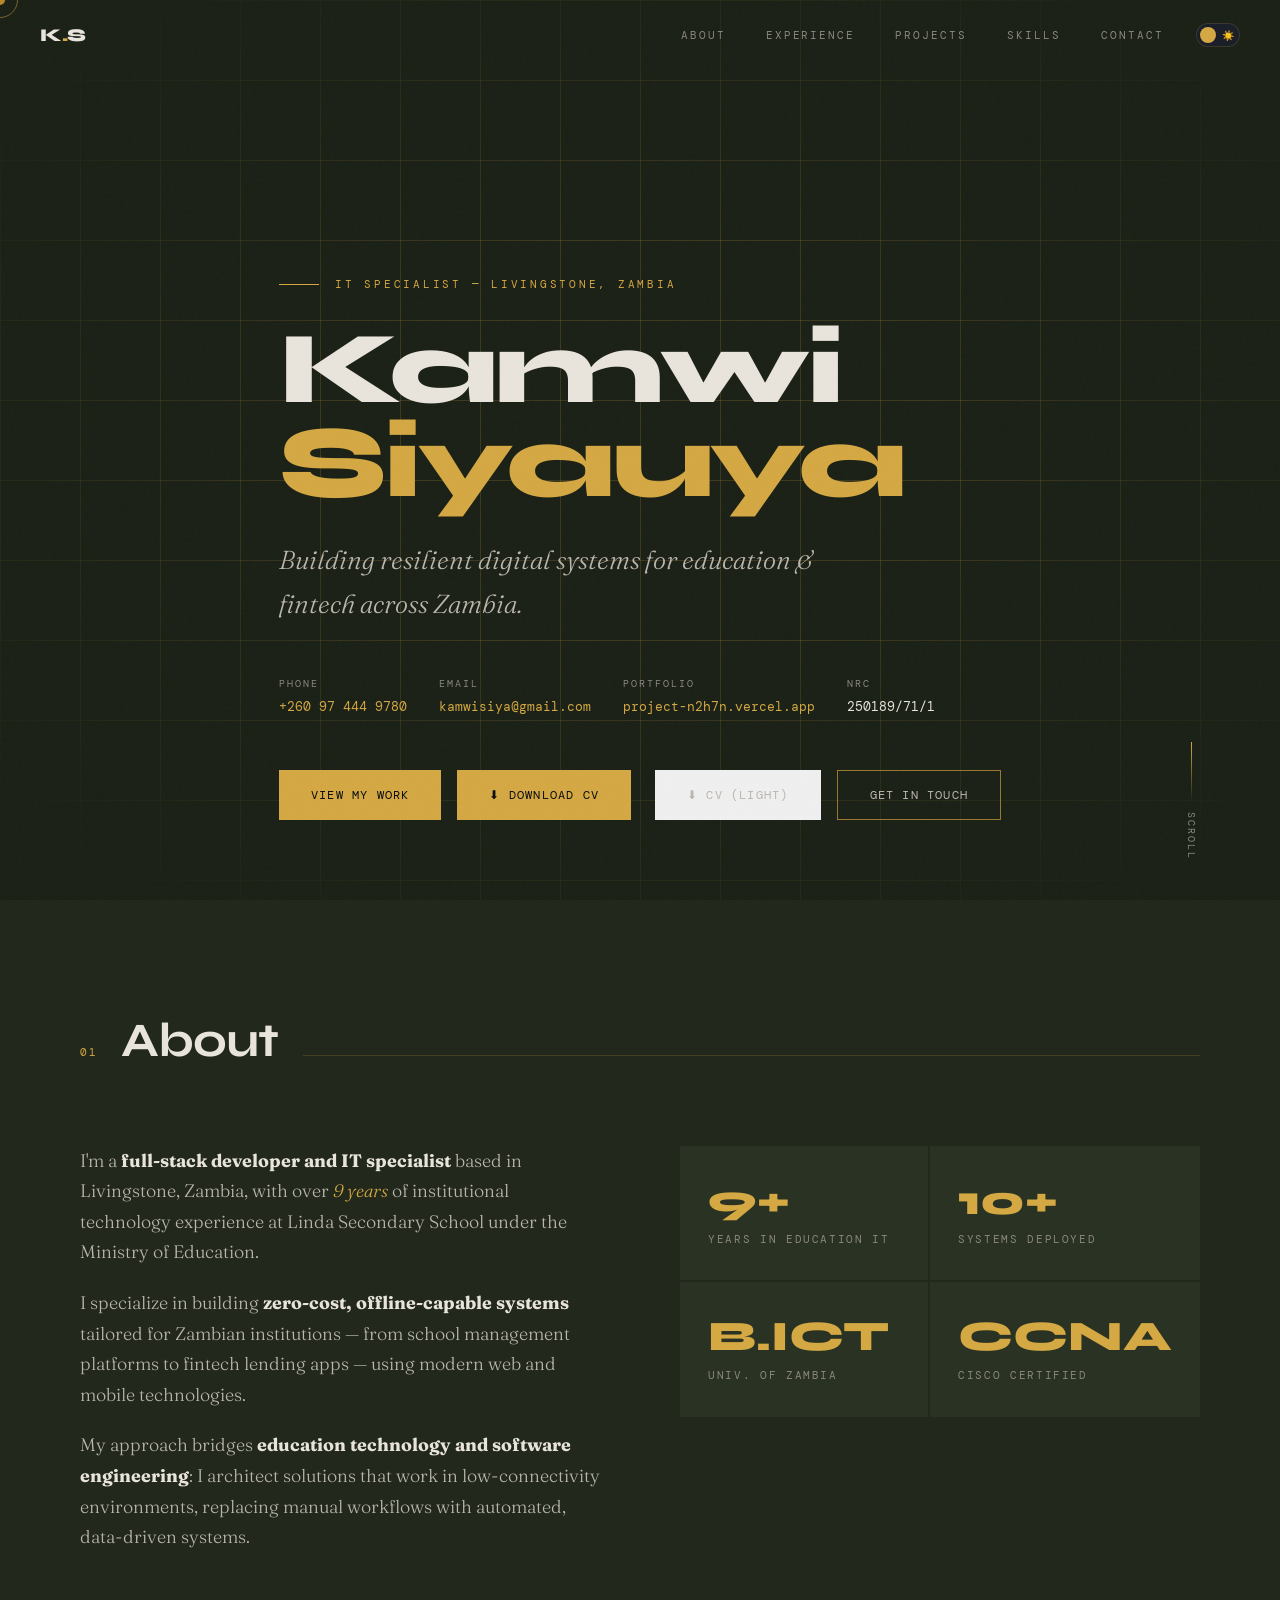
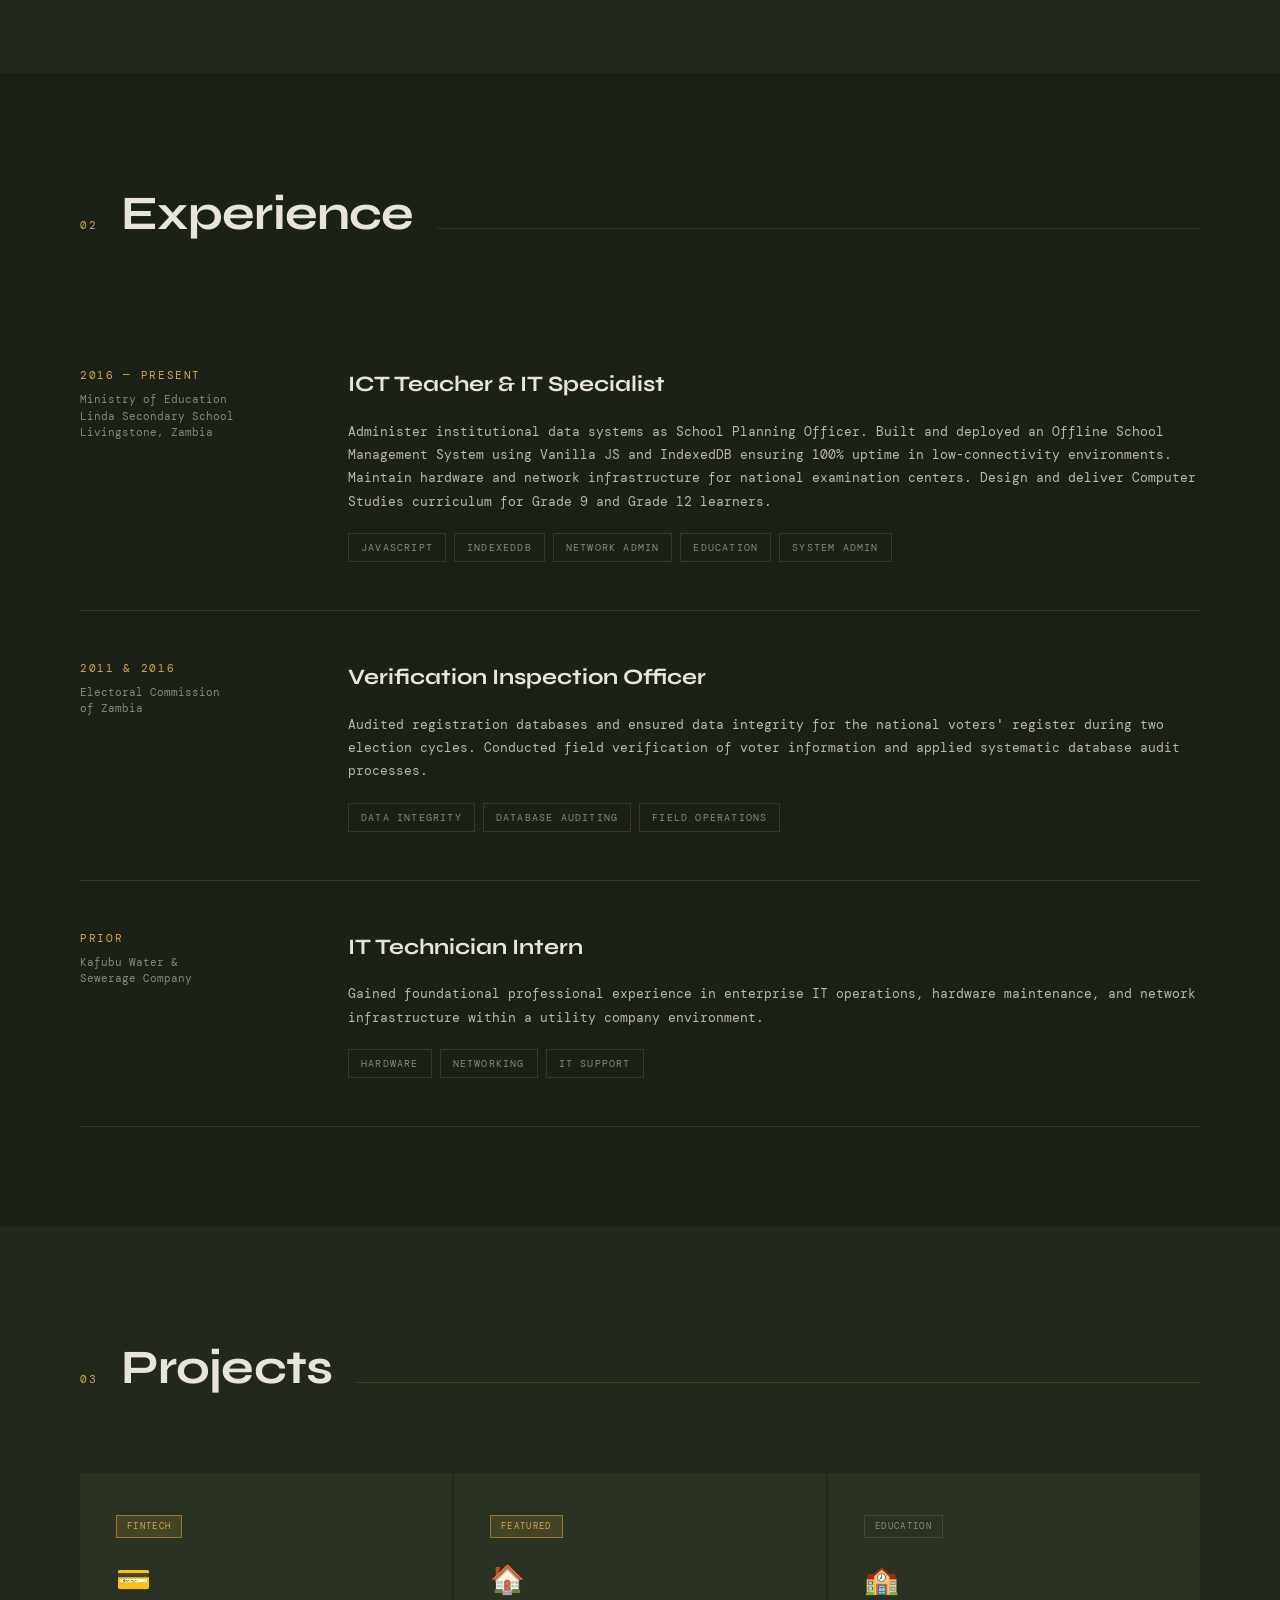
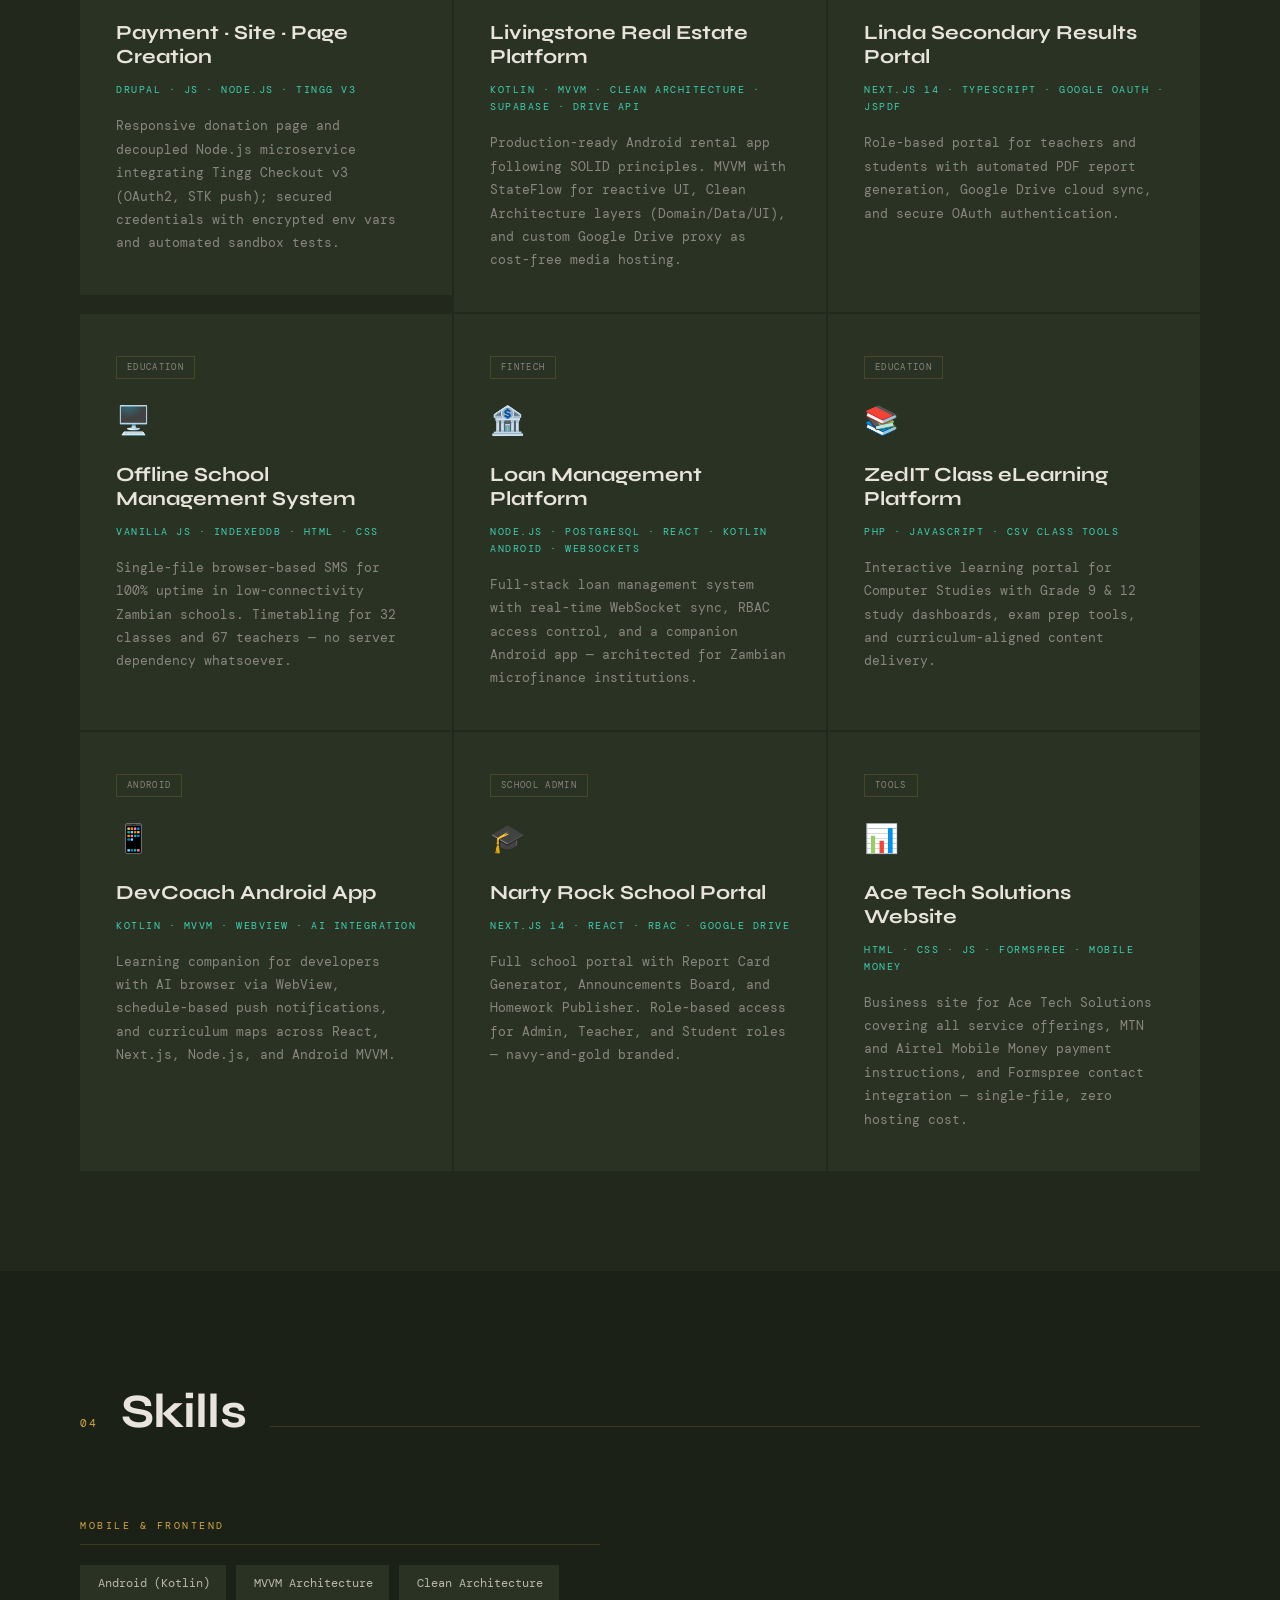
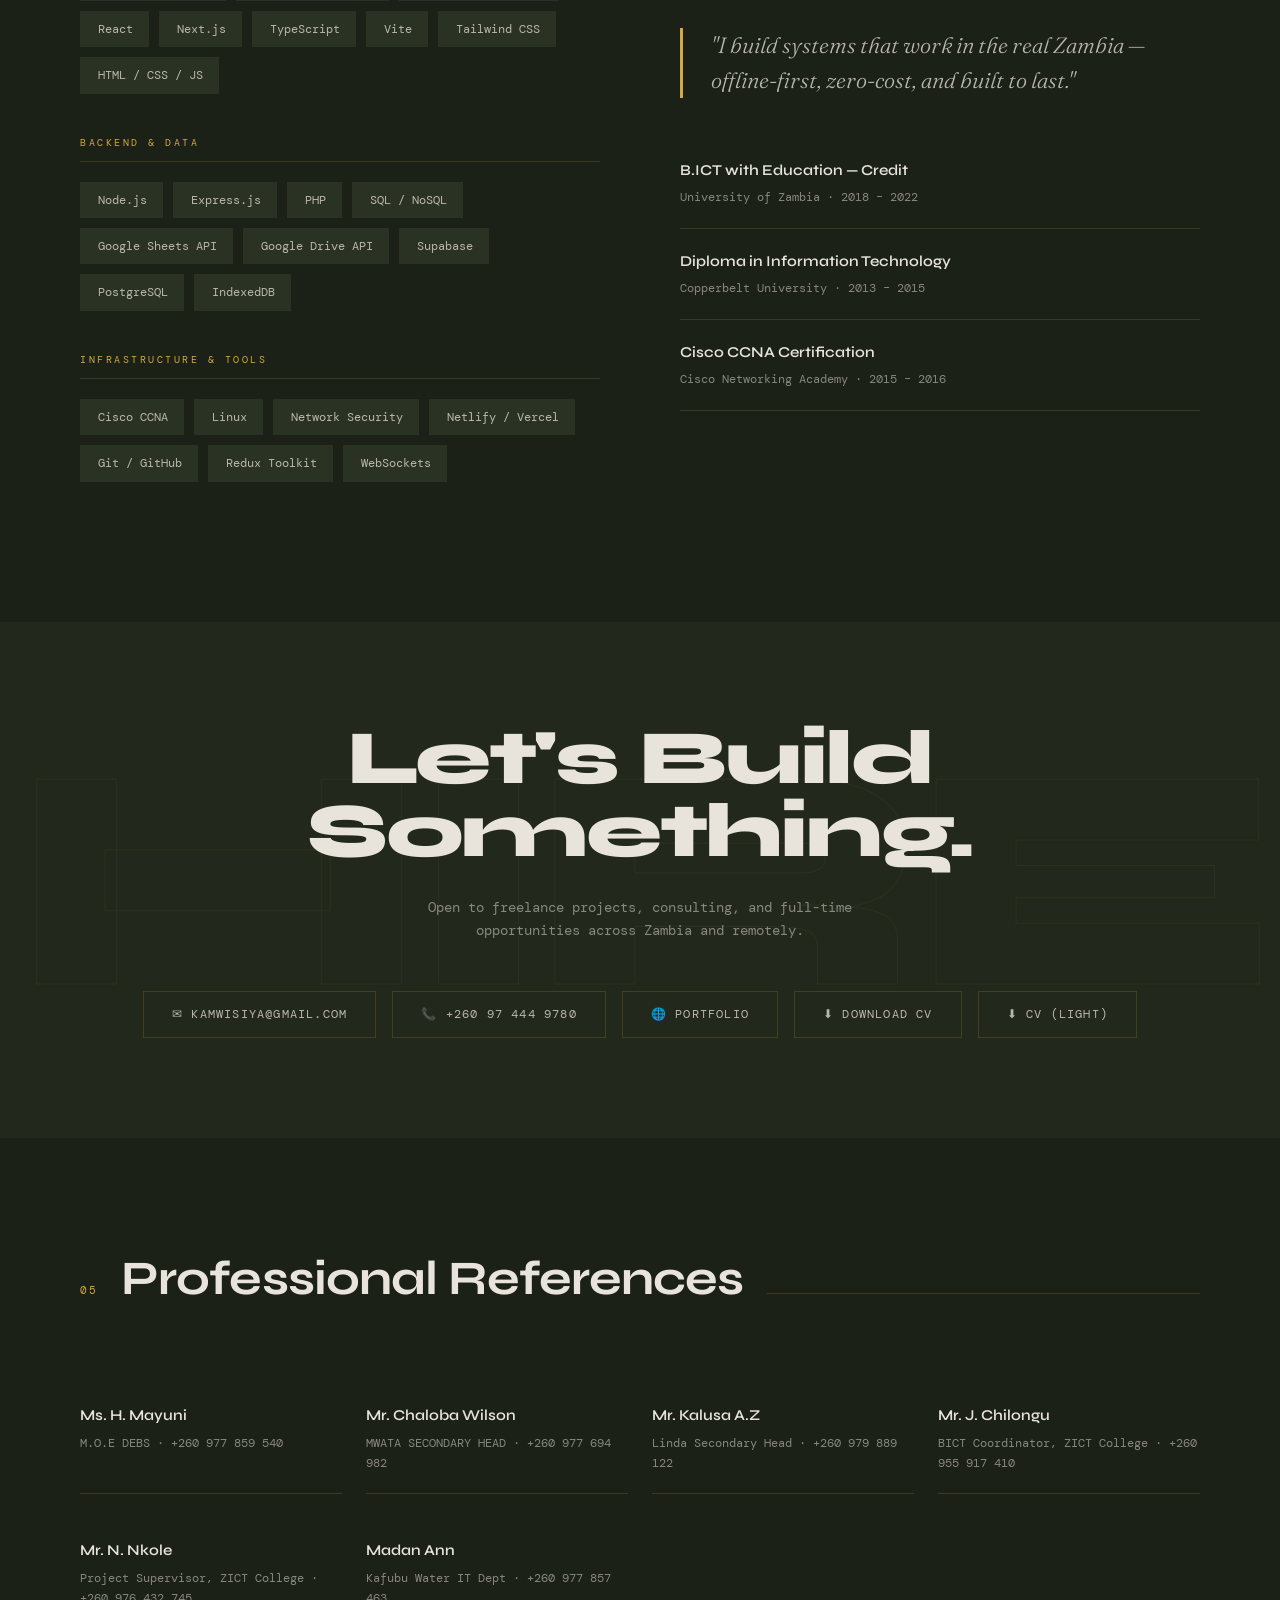
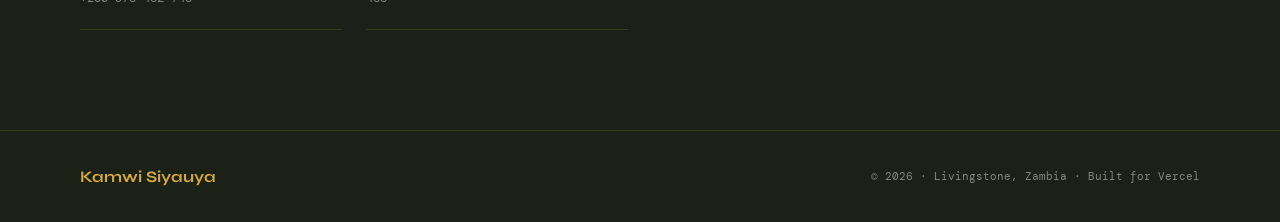
==== index.html @ 32ffea3a "chore: reapply shortened payment project card and remove org name" ====
<!DOCTYPE html>
<html lang="en">
<head>
  <meta charset="UTF-8" />
  <meta name="viewport" content="width=device-width, initial-scale=1.0" />
  <title>Kamwi Siyauya — IT Specialist & Mobile App Architect</title>
  <link rel="preconnect" href="https://fonts.googleapis.com" />
  <link rel="preconnect" href="https://fonts.gstatic.com" crossorigin />
  <link href="https://fonts.googleapis.com/css2?family=Syne:wght@400;600;700;800&family=DM+Mono:ital,wght@0,300;0,400;1,300&family=Fraunces:ital,wght@0,300;0,700;1,300&display=swap" rel="stylesheet" />
  <style>
    :root {
      --bg: #1b2116;
      --bg2: #22291c;
      --bg3: #2a3323;
      --gold: #d4a843;
      --gold-dim: #9a7830;
      --gold-glow: rgba(212,168,67,0.15);
      --teal: #3ecfb2;
      --text: #e8e4dc;
      --text-dim: #8a8680;
      --text-mid: #bbb6ae;
      --line: rgba(212,168,67,0.18);
      --toggle-bg: #1a1e28;
      --font-head: 'Syne', sans-serif;
      --font-body: 'DM Mono', monospace;
      --font-serif: 'Fraunces', serif;
    }
    [data-theme="light"] {
      --bg: #f5f2ec;
      --bg2: #ede9e0;
      --bg3: #e4dfd4;
      --gold: #b8860b;
      --gold-dim: #8a6508;
      --gold-glow: rgba(184,134,11,0.12);
      --teal: #1a8c78;
      --text: #1a1612;
      --text-dim: #6b6560;
      --text-mid: #4a4540;
      --line: rgba(184,134,11,0.22);
      --toggle-bg: #ddd8ce;
    }
    *, *::before, *::after { box-sizing: border-box; margin: 0; padding: 0; }
    ::selection { background: var(--gold); color: var(--bg); }
    html { scroll-behavior: smooth; }
    body {
      background: var(--bg);
      color: var(--text);
      font-family: var(--font-body);
      font-size: 14px;
      line-height: 1.7;
      overflow-x: hidden;
      cursor: none;
      transition: background 0.4s, color 0.4s;
    }
    .cursor {
      position: fixed; width: 10px; height: 10px;
      background: var(--gold); border-radius: 50%;
      pointer-events: none; z-index: 9999;
      transform: translate(-50%, -50%);
      transition: width 0.2s, height 0.2s;
      mix-blend-mode: difference;
    }
    .cursor-ring {
      position: fixed; width: 36px; height: 36px;
      border: 1px solid rgba(212,168,67,0.5); border-radius: 50%;
      pointer-events: none; z-index: 9998;
      transform: translate(-50%, -50%);
      transition: width 0.3s, height 0.3s;
    }
    body::before {
      content: '';
      position: fixed; inset: 0;
      background-image: url("data:image/svg+xml,%3Csvg viewBox='0 0 256 256' xmlns='http://www.w3.org/2000/svg'%3E%3Cfilter id='noise'%3E%3CfeTurbulence type='fractalNoise' baseFrequency='0.9' numOctaves='4' stitchTiles='stitch'/%3E%3C/filter%3E%3Crect width='100%25' height='100%25' filter='url(%23noise)' opacity='0.04'/%3E%3C/svg%3E");
      pointer-events: none; z-index: 1000; opacity: 0.4;
    }
    .site-wrapper { max-width: 1200px; margin: 0 auto; padding: 0 40px; }

    /* ─── NAV ─── */
    nav {
      position: fixed; top: 0; left: 0; right: 0; z-index: 100;
      padding: 20px 40px;
      display: flex; justify-content: space-between; align-items: center;
      transition: background 0.3s, padding 0.3s;
    }
    nav.scrolled {
      background: rgba(27, 33, 22, 0.92);
      backdrop-filter: blur(12px);
      padding: 14px 40px;
      border-bottom: 1px solid var(--line);
    }
    [data-theme="light"] nav.scrolled { background: rgba(245,242,236,0.92); }
    .nav-logo {
      font-family: var(--font-head); font-weight: 800; font-size: 18px;
      color: var(--text); letter-spacing: -0.02em; text-decoration: none;
    }
    .nav-logo span { color: var(--gold); }
    .nav-right { display: flex; align-items: center; gap: 32px; }
    .nav-links { display: flex; gap: 40px; list-style: none; }
    .nav-links a {
      font-size: 11px; letter-spacing: 0.18em; text-transform: uppercase;
      color: var(--text-dim); text-decoration: none; transition: color 0.2s;
    }
    .nav-links a:hover { color: var(--gold); }

    /* Theme toggle */
    .theme-toggle {
      width: 44px; height: 24px; background: var(--toggle-bg);
      border-radius: 12px; border: 1px solid var(--line);
      cursor: none; position: relative; transition: background 0.3s;
      flex-shrink: 0;
    }
    .theme-toggle::after {
      content: ''; position: absolute;
      width: 16px; height: 16px; border-radius: 50%;
      background: var(--gold); top: 3px; left: 3px;
      transition: transform 0.3s;
    }
    [data-theme="light"] .theme-toggle::after { transform: translateX(20px); }
    .toggle-icons { position: absolute; inset: 0; display: flex; align-items: center; justify-content: space-between; padding: 0 5px; pointer-events: none; font-size: 10px; }

    .nav-toggle {
      display: none; flex-direction: column; gap: 5px;
      cursor: none; background: none; border: none; padding: 4px;
    }
    .nav-toggle span { width: 22px; height: 1px; background: var(--text); transition: 0.3s; }

    /* ─── HERO ─── */
    header {
      position: relative; min-height: 100vh;
      display: flex; flex-direction: column; justify-content: flex-end;
      padding: 60px 0 80px; overflow: hidden;
    }
    .header-grid-lines {
      position: absolute; inset: 0;
      background-image: linear-gradient(to right, var(--line) 1px, transparent 1px), linear-gradient(to bottom, var(--line) 1px, transparent 1px);
      background-size: 80px 80px;
      mask-image: radial-gradient(ellipse 80% 80% at 50% 50%, black 30%, transparent 80%);
      pointer-events: none;
    }
    .hero-label {
      font-family: var(--font-body); font-size: 11px; letter-spacing: 0.25em;
      text-transform: uppercase; color: var(--gold); margin-bottom: 28px;
      display: flex; align-items: center; gap: 16px;
      opacity: 0; animation: fadeUp 0.7s 0.2s ease forwards;
    }
    .hero-label::before { content: ''; width: 40px; height: 1px; background: var(--gold); }
    .hero-name {
      font-family: var(--font-head); font-weight: 800;
      font-size: clamp(52px, 8vw, 110px); line-height: 0.92;
      letter-spacing: -0.03em; color: var(--text);
      opacity: 0; animation: fadeUp 0.8s 0.35s ease forwards;
    }
    .hero-name span { display: block; color: var(--gold); }
    .hero-tagline {
      font-family: var(--font-serif); font-style: italic; font-weight: 300;
      font-size: clamp(18px, 2.5vw, 26px); color: var(--text-mid);
      margin-top: 28px; max-width: 560px;
      opacity: 0; animation: fadeUp 0.8s 0.5s ease forwards;
    }
    .hero-meta {
      display: flex; flex-wrap: wrap; gap: 32px; margin-top: 48px;
      opacity: 0; animation: fadeUp 0.8s 0.65s ease forwards;
    }
    .meta-item { display: flex; flex-direction: column; gap: 4px; }
    .meta-label { font-size: 10px; letter-spacing: 0.2em; text-transform: uppercase; color: var(--text-dim); }
    .meta-value { font-size: 13px; color: var(--text); }
    .meta-value a { color: var(--gold); text-decoration: none; border-bottom: 1px solid transparent; transition: 0.2s; }
    .meta-value a:hover { border-color: var(--gold); }
    .hero-cta {
      display: flex; gap: 16px; margin-top: 52px;
      opacity: 0; animation: fadeUp 0.8s 0.8s ease forwards;
      flex-wrap: wrap;
    }
    .btn-primary {
      font-family: var(--font-body); font-size: 12px; letter-spacing: 0.1em;
      text-transform: uppercase; text-decoration: none;
      background: var(--gold); color: #0a0c10;
      padding: 14px 32px; display: inline-flex; align-items: center; gap: 8px;
      font-weight: 400; transition: background 0.2s, transform 0.2s;
    }
    .btn-primary:hover { background: #e8bc55; transform: translateY(-2px); }
    .btn-ghost {
      font-family: var(--font-body); font-size: 12px; letter-spacing: 0.1em;
      text-transform: uppercase; text-decoration: none;
      border: 1px solid var(--gold-dim); color: var(--text-mid);
      padding: 14px 32px; display: inline-flex; align-items: center; gap: 8px;
      transition: 0.2s;
    }
    .btn-ghost:hover { border-color: var(--gold); color: var(--gold); transform: translateY(-2px); }
    .scroll-hint {
      position: absolute; bottom: 40px; right: 0;
      display: flex; align-items: center; gap: 10px; font-size: 10px;
      letter-spacing: 0.2em; text-transform: uppercase; color: var(--text-dim);
      writing-mode: vertical-rl; animation: fadeIn 1s 1.2s ease both;
    }
    .scroll-line {
      width: 1px; height: 60px;
      background: linear-gradient(to bottom, var(--gold), transparent);
      animation: growLine 1.5s 1.5s ease forwards;
      transform-origin: top; transform: scaleY(0);
    }

    /* ─── SECTIONS ─── */
    section { padding: 100px 0; }
    .section-header { display: flex; align-items: baseline; gap: 24px; margin-bottom: 64px; }
    .section-num { font-family: var(--font-body); font-size: 11px; color: var(--gold); letter-spacing: 0.15em; }
    .section-title { font-family: var(--font-head); font-weight: 700; font-size: clamp(28px, 4vw, 48px); letter-spacing: -0.02em; color: var(--text); }
    .section-line { flex: 1; height: 1px; background: var(--line); }

    /* ─── ABOUT ─── */
    #about { background: var(--bg2); }
    .about-grid { display: grid; grid-template-columns: 1fr 1fr; gap: 80px; align-items: start; }
    .about-text p { font-family: var(--font-serif); font-weight: 300; font-size: 18px; line-height: 1.7; color: var(--text-mid); margin-bottom: 20px; }
    .about-text p strong { color: var(--text); font-weight: 700; }
    .about-text p em { color: var(--gold); }
    .about-stats { display: grid; grid-template-columns: 1fr 1fr; gap: 2px; }
    .stat-box { background: var(--bg3); padding: 32px 28px; border-top: 2px solid transparent; transition: border-color 0.3s; }
    .stat-box:hover { border-color: var(--gold); }
    .stat-num { font-family: var(--font-head); font-weight: 800; font-size: 42px; color: var(--gold); line-height: 1; }
    .stat-label { font-size: 11px; letter-spacing: 0.15em; text-transform: uppercase; color: var(--text-dim); margin-top: 8px; }

    /* ─── EXPERIENCE ─── */
    #experience { background: var(--bg); }
    .exp-item { display: grid; grid-template-columns: 220px 1fr; gap: 48px; padding: 48px 0; border-bottom: 1px solid var(--line); opacity: 0; transform: translateY(20px); transition: opacity 0.6s, transform 0.6s; }
    .exp-item.visible { opacity: 1; transform: translateY(0); }
    .exp-period { font-size: 11px; letter-spacing: 0.15em; color: var(--gold); text-transform: uppercase; }
    .exp-org { font-size: 11px; color: var(--text-dim); margin-top: 6px; line-height: 1.5; }
    .exp-role { font-family: var(--font-head); font-weight: 700; font-size: 22px; color: var(--text); margin-bottom: 16px; }
    .exp-desc { color: var(--text-mid); font-size: 13px; line-height: 1.8; }
    .exp-tags { display: flex; flex-wrap: wrap; gap: 8px; margin-top: 20px; }
    .tag { font-size: 10px; letter-spacing: 0.12em; text-transform: uppercase; border: 1px solid var(--line); color: var(--text-dim); padding: 5px 12px; transition: 0.2s; }
    .tag:hover { border-color: var(--gold-dim); color: var(--gold); }

    /* ─── PROJECTS ─── */
    #projects { background: var(--bg2); }
    .projects-grid { display: grid; grid-template-columns: repeat(auto-fit, minmax(300px, 1fr)); gap: 2px; }
    .project-card {
      background: var(--bg3); padding: 40px 36px;
      position: relative; overflow: hidden; cursor: none;
      opacity: 0; transform: translateY(24px);
      transition: opacity 0.6s, transform 0.6s, background 0.3s;
    }
    .project-card.visible { opacity: 1; transform: translateY(0); }
    .project-card:hover { background: var(--bg2); }
    .project-card::before { content: ''; position: absolute; top: 0; left: 0; width: 0; height: 2px; background: var(--gold); transition: width 0.4s; }
    .project-card:hover::before { width: 100%; }
    .project-badge {
      display: inline-block; font-size: 9px; letter-spacing: 0.15em;
      text-transform: uppercase; padding: 3px 10px; margin-bottom: 18px;
      border: 1px solid var(--line); color: var(--text-dim);
    }
    .project-badge.featured { border-color: var(--gold-dim); color: var(--gold); background: var(--gold-glow); }
    .project-icon { font-size: 28px; margin-bottom: 18px; display: block; }
    .project-title { font-family: var(--font-head); font-weight: 700; font-size: 20px; color: var(--text); margin-bottom: 12px; line-height: 1.2; }
    .project-stack { font-size: 10px; letter-spacing: 0.15em; text-transform: uppercase; color: var(--teal); margin-bottom: 16px; }
    .project-desc { font-size: 13px; color: var(--text-dim); line-height: 1.8; }
    .project-arrow { position: absolute; bottom: 36px; right: 36px; width: 36px; height: 36px; border: 1px solid var(--line); display: flex; align-items: center; justify-content: center; color: var(--text-dim); font-size: 16px; transform: translateX(-6px); opacity: 0; transition: 0.3s; }
    .project-card:hover .project-arrow { transform: translateX(0); opacity: 1; border-color: var(--gold); color: var(--gold); }

    /* ─── SKILLS ─── */
    #skills { background: var(--bg); }
    .skills-outer { display: grid; grid-template-columns: 1fr 1fr; gap: 80px; }
    .skill-group { margin-bottom: 40px; }
    .skill-group-title { font-size: 10px; letter-spacing: 0.25em; text-transform: uppercase; color: var(--gold); margin-bottom: 20px; padding-bottom: 10px; border-bottom: 1px solid var(--line); }
    .skill-list { list-style: none; display: flex; flex-wrap: wrap; gap: 10px; }
    .skill-list li { font-size: 12px; background: var(--bg3); color: var(--text-mid); padding: 8px 16px; border-left: 2px solid transparent; transition: 0.2s; }
    .skill-list li:hover { border-color: var(--gold); color: var(--text); }
    .skills-right { display: flex; flex-direction: column; justify-content: center; }
    .skills-quote { font-family: var(--font-serif); font-style: italic; font-size: 22px; font-weight: 300; color: var(--text-mid); line-height: 1.6; border-left: 3px solid var(--gold); padding-left: 28px; margin-bottom: 40px; }
    .edu-item { padding: 20px 0; border-bottom: 1px solid var(--line); }
    .edu-degree { font-family: var(--font-head); font-weight: 600; font-size: 15px; color: var(--text); }
    .edu-school { font-size: 12px; color: var(--text-dim); margin-top: 4px; }

    /* ─── CONTACT ─── */
    #contact { background: var(--bg2); text-align: center; position: relative; overflow: hidden; }
    #contact::before {
      content: 'HIRE'; position: absolute;
      font-family: var(--font-head); font-weight: 800;
      font-size: clamp(120px, 25vw, 320px); color: transparent;
      -webkit-text-stroke: 1px rgba(212,168,67,0.06);
      left: 50%; top: 50%; transform: translate(-50%, -50%);
      pointer-events: none; letter-spacing: -0.04em; white-space: nowrap;
    }
    .contact-headline { font-family: var(--font-head); font-weight: 800; font-size: clamp(36px, 6vw, 80px); line-height: 0.95; letter-spacing: -0.03em; margin-bottom: 28px; color: var(--text); position: relative; }
    .contact-sub { font-size: 14px; color: var(--text-dim); max-width: 440px; margin: 0 auto 48px; position: relative; }
    .contact-links { display: flex; justify-content: center; flex-wrap: wrap; gap: 16px; position: relative; }
    .contact-chip { font-size: 12px; letter-spacing: 0.1em; text-transform: uppercase; text-decoration: none; color: var(--text-mid); border: 1px solid var(--line); padding: 12px 28px; transition: 0.2s; }
    .contact-chip:hover { background: var(--gold-glow); border-color: var(--gold); color: var(--gold); }

    footer { background: var(--bg); padding: 32px 0; border-top: 1px solid var(--line); }
    .footer-inner { display: flex; justify-content: space-between; align-items: center; flex-wrap: wrap; gap: 16px; }
    .footer-logo { font-family: var(--font-head); font-weight: 700; font-size: 16px; color: var(--gold); }
    .footer-copy { font-size: 11px; color: var(--text-dim); }

    @keyframes fadeUp { from { opacity:0; transform:translateY(30px); } to { opacity:1; transform:translateY(0); } }
    @keyframes fadeIn { from { opacity:0; } to { opacity:1; } }
    @keyframes growLine { to { transform: scaleY(1); } }

    @media (max-width: 768px) {
      .site-wrapper { padding: 0 20px; }
      nav { padding: 16px 20px; }
      nav.scrolled { padding: 12px 20px; }
      .nav-links { display: none; flex-direction: column; position: absolute; top: 100%; left: 0; right: 0; background: rgba(27, 33, 22, 0.97); padding: 20px; gap: 24px; border-bottom: 1px solid var(--line); }
      .nav-links.open { display: flex; }
      .nav-toggle { display: flex; }
      .about-grid, .skills-outer { grid-template-columns: 1fr; gap: 40px; }
      .exp-item { grid-template-columns: 1fr; gap: 12px; }
      .about-stats { grid-template-columns: 1fr 1fr; }
      .hero-cta { flex-direction: column; }
      .btn-primary, .btn-ghost { text-align: center; justify-content: center; }
      .scroll-hint { display: none; }
      .nav-right { gap: 16px; }
    }
  </style>
</head>
<body>
  <div class="cursor" id="cursor"></div>
  <div class="cursor-ring" id="cursorRing"></div>

  <nav id="navbar">
    <a href="#" class="nav-logo">K<span>.</span>S</a>
    <div class="nav-right">
      <ul class="nav-links" id="navLinks">
        <li><a href="#about">About</a></li>
        <li><a href="#experience">Experience</a></li>
        <li><a href="#projects">Projects</a></li>
        <li><a href="#skills">Skills</a></li>
        <li><a href="#contact">Contact</a></li>
      </ul>
      <button class="theme-toggle" id="themeToggle" aria-label="Toggle theme">
        <span class="toggle-icons"><span>🌙</span><span>☀️</span></span>
      </button>
      <button class="nav-toggle" id="navToggle" aria-label="Menu">
        <span></span><span></span><span></span>
      </button>
    </div>
  </nav>

  <header>
    <div class="header-grid-lines"></div>
    <div class="site-wrapper" style="position:relative;z-index:2;">
      <p class="hero-label">IT Specialist — Livingstone, Zambia</p>
      <h1 class="hero-name">Kamwi<span>Siyauya</span></h1>
      <p class="hero-tagline">Building resilient digital systems for education &amp; fintech across Zambia.</p>
      <div class="hero-meta">
        <div class="meta-item">
          <span class="meta-label">Phone</span>
          <span class="meta-value"><a href="tel:+260974449780">+260 97 444 9780</a></span>
        </div>
        <div class="meta-item">
          <span class="meta-label">Email</span>
          <span class="meta-value"><a href="mailto:kamwisiya@gmail.com">kamwisiya@gmail.com</a></span>
        </div>
        <div class="meta-item">
          <span class="meta-label">Portfolio</span>
          <span class="meta-value"><a href="https://project-n2h7n.vercel.app" target="_blank">project-n2h7n.vercel.app</a></span>
        </div>
        <div class="meta-item">
          <span class="meta-label">NRC</span>
          <span class="meta-value">250189/71/1</span>
        </div>
      </div>
      <div class="hero-cta">
        <a href="#projects" class="btn-primary">View My Work</a>
        <button class="btn-primary" id="downloadCV" style="border:none;cursor:none;">
          ⬇ Download CV
        </button>
        <button class="btn-ghost" id="downloadCVLight" style="border:none;cursor:none;margin-left:8px;">⬇ CV (Light)</button>
        <a href="mailto:kamwisiya@gmail.com" class="btn-ghost">Get In Touch</a>
      </div>
    </div>
    <div class="scroll-hint site-wrapper" style="position:absolute;right:40px;bottom:40px;width:auto;">
      <div class="scroll-line"></div>
      <span>Scroll</span>
    </div>
  </header>

  <!-- ABOUT -->
  <section id="about">
    <div class="site-wrapper">
      <div class="section-header">
        <span class="section-num">01</span>
        <h2 class="section-title">About</h2>
        <div class="section-line"></div>
      </div>
      <div class="about-grid">
        <div class="about-text">
          <p>I'm a <strong>full-stack developer and IT specialist</strong> based in Livingstone, Zambia, with over <em>9 years</em> of institutional technology experience at Linda Secondary School under the Ministry of Education.</p>
          <p>I specialize in building <strong>zero-cost, offline-capable systems</strong> tailored for Zambian institutions — from school management platforms to fintech lending apps — using modern web and mobile technologies.</p>
          <p>My approach bridges <strong>education technology and software engineering</strong>: I architect solutions that work in low-connectivity environments, replacing manual workflows with automated, data-driven systems.</p>
        </div>
        <div class="about-stats">
          <div class="stat-box"><div class="stat-num">9+</div><div class="stat-label">Years in Education IT</div></div>
          <div class="stat-box"><div class="stat-num">10+</div><div class="stat-label">Systems Deployed</div></div>
          <div class="stat-box"><div class="stat-num">B.ICT</div><div class="stat-label">Univ. of Zambia</div></div>
          <div class="stat-box"><div class="stat-num">CCNA</div><div class="stat-label">Cisco Certified</div></div>
        </div>
      </div>
    </div>
  </section>

  <!-- EXPERIENCE -->
  <section id="experience">
    <div class="site-wrapper">
      <div class="section-header">
        <span class="section-num">02</span>
        <h2 class="section-title">Experience</h2>
        <div class="section-line"></div>
      </div>
      <div class="exp-item">
        <div class="exp-meta">
          <div class="exp-period">2016 — Present</div>
          <div class="exp-org">Ministry of Education<br>Linda Secondary School<br>Livingstone, Zambia</div>
        </div>
        <div>
          <h3 class="exp-role">ICT Teacher &amp; IT Specialist</h3>
          <p class="exp-desc">Administer institutional data systems as School Planning Officer. Built and deployed an Offline School Management System using Vanilla JS and IndexedDB ensuring 100% uptime in low-connectivity environments. Maintain hardware and network infrastructure for national examination centers. Design and deliver Computer Studies curriculum for Grade 9 and Grade 12 learners.</p>
          <div class="exp-tags"><span class="tag">JavaScript</span><span class="tag">IndexedDB</span><span class="tag">Network Admin</span><span class="tag">Education</span><span class="tag">System Admin</span></div>
        </div>
      </div>
      <div class="exp-item">
        <div class="exp-meta">
          <div class="exp-period">2011 &amp; 2016</div>
          <div class="exp-org">Electoral Commission<br>of Zambia</div>
        </div>
        <div>
          <h3 class="exp-role">Verification Inspection Officer</h3>
          <p class="exp-desc">Audited registration databases and ensured data integrity for the national voters' register during two election cycles. Conducted field verification of voter information and applied systematic database audit processes.</p>
          <div class="exp-tags"><span class="tag">Data Integrity</span><span class="tag">Database Auditing</span><span class="tag">Field Operations</span></div>
        </div>
      </div>
      <div class="exp-item">
        <div class="exp-meta">
          <div class="exp-period">Prior</div>
          <div class="exp-org">Kafubu Water &amp;<br>Sewerage Company</div>
        </div>
        <div>
          <h3 class="exp-role">IT Technician Intern</h3>
          <p class="exp-desc">Gained foundational professional experience in enterprise IT operations, hardware maintenance, and network infrastructure within a utility company environment.</p>
          <div class="exp-tags"><span class="tag">Hardware</span><span class="tag">Networking</span><span class="tag">IT Support</span></div>
        </div>
      </div>
    </div>
  </section>

  <!-- PROJECTS -->
  <section id="projects">
    <div class="site-wrapper">
      <div class="section-header">
        <span class="section-num">03</span>
        <h2 class="section-title">Projects</h2>
        <div class="section-line"></div>
      </div>
      <div class="projects-grid">

        <a href="project-payment.html" class="project-link" style="text-decoration:none;color:inherit;">
        <div class="project-card">
          <span class="project-badge featured">Fintech</span>
          <span class="project-icon">💳</span>
          <div class="project-title">Payment · Site · Page Creation</div>
          <div class="project-stack">Drupal · JS · Node.js · Tingg v3</div>
          <p class="project-desc">Responsive donation page and decoupled Node.js microservice integrating Tingg Checkout v3 (OAuth2, STK push); secured credentials with encrypted env vars and automated sandbox tests.</p>
          <div class="project-arrow">→</div>
        </div>
        </a>

        <div class="project-card">
          <span class="project-badge featured">Featured</span>
          <span class="project-icon">🏠</span>
          <div class="project-title">Livingstone Real Estate Platform</div>
          <div class="project-stack">Kotlin · MVVM · Clean Architecture · Supabase · Drive API</div>
          <p class="project-desc">Production-ready Android rental app following SOLID principles. MVVM with StateFlow for reactive UI, Clean Architecture layers (Domain/Data/UI), and custom Google Drive proxy as cost-free media hosting.</p>
          <div class="project-arrow">→</div>
        </div>



        <div class="project-card">
          <span class="project-badge">Education</span>
          <span class="project-icon">🏫</span>
          <div class="project-title">Linda Secondary Results Portal</div>
          <div class="project-stack">Next.js 14 · TypeScript · Google OAuth · jsPDF</div>
          <p class="project-desc">Role-based portal for teachers and students with automated PDF report generation, Google Drive cloud sync, and secure OAuth authentication.</p>
          <div class="project-arrow">→</div>
        </div>

        <div class="project-card">
          <span class="project-badge">Education</span>
          <span class="project-icon">🖥️</span>
          <div class="project-title">Offline School Management System</div>
          <div class="project-stack">Vanilla JS · IndexedDB · HTML · CSS</div>
          <p class="project-desc">Single-file browser-based SMS for 100% uptime in low-connectivity Zambian schools. Timetabling for 32 classes and 67 teachers — no server dependency whatsoever.</p>
          <div class="project-arrow">→</div>
        </div>

        <div class="project-card">
          <span class="project-badge">Fintech</span>
          <span class="project-icon">🏦</span>
          <div class="project-title">Loan Management Platform</div>
          <div class="project-stack">Node.js · PostgreSQL · React · Kotlin Android · WebSockets</div>
          <p class="project-desc">Full-stack loan management system with real-time WebSocket sync, RBAC access control, and a companion Android app — architected for Zambian microfinance institutions.</p>
          <div class="project-arrow">→</div>
        </div>

        <div class="project-card">
          <span class="project-badge">Education</span>
          <span class="project-icon">📚</span>
          <div class="project-title">ZedIT Class eLearning Platform</div>
          <div class="project-stack">PHP · JavaScript · CSV Class Tools</div>
          <p class="project-desc">Interactive learning portal for Computer Studies with Grade 9 &amp; 12 study dashboards, exam prep tools, and curriculum-aligned content delivery.</p>
          <div class="project-arrow">→</div>
        </div>

        <div class="project-card">
          <span class="project-badge">Android</span>
          <span class="project-icon">📱</span>
          <div class="project-title">DevCoach Android App</div>
          <div class="project-stack">Kotlin · MVVM · WebView · AI Integration</div>
          <p class="project-desc">Learning companion for developers with AI browser via WebView, schedule-based push notifications, and curriculum maps across React, Next.js, Node.js, and Android MVVM.</p>
          <div class="project-arrow">→</div>
        </div>

        <div class="project-card">
          <span class="project-badge">School Admin</span>
          <span class="project-icon">🎓</span>
          <div class="project-title">Narty Rock School Portal</div>
          <div class="project-stack">Next.js 14 · React · RBAC · Google Drive</div>
          <p class="project-desc">Full school portal with Report Card Generator, Announcements Board, and Homework Publisher. Role-based access for Admin, Teacher, and Student roles — navy-and-gold branded.</p>
          <div class="project-arrow">→</div>
        </div>

        <div class="project-card">
          <span class="project-badge">Tools</span>
          <span class="project-icon">📊</span>
          <div class="project-title">Ace Tech Solutions Website</div>
          <div class="project-stack">HTML · CSS · JS · Formspree · Mobile Money</div>
          <p class="project-desc">Business site for Ace Tech Solutions covering all service offerings, MTN and Airtel Mobile Money payment instructions, and Formspree contact integration — single-file, zero hosting cost.</p>
          <div class="project-arrow">→</div>
        </div>

      </div>
    </div>
  </section>

  <!-- SKILLS -->
  <section id="skills">
    <div class="site-wrapper">
      <div class="section-header">
        <span class="section-num">04</span>
        <h2 class="section-title">Skills</h2>
        <div class="section-line"></div>
      </div>
      <div class="skills-outer">
        <div>
          <div class="skill-group">
            <div class="skill-group-title">Mobile &amp; Frontend</div>
            <ul class="skill-list">
              <li>Android (Kotlin)</li><li>MVVM Architecture</li><li>Clean Architecture</li>
              <li>React</li><li>Next.js</li><li>TypeScript</li><li>Vite</li>
              <li>Tailwind CSS</li><li>HTML / CSS / JS</li>
            </ul>
          </div>
          <div class="skill-group">
            <div class="skill-group-title">Backend &amp; Data</div>
            <ul class="skill-list">
              <li>Node.js</li><li>Express.js</li><li>PHP</li>
              <li>SQL / NoSQL</li><li>Google Sheets API</li><li>Google Drive API</li>
              <li>Supabase</li><li>PostgreSQL</li><li>IndexedDB</li>
            </ul>
          </div>
          <div class="skill-group">
            <div class="skill-group-title">Infrastructure &amp; Tools</div>
            <ul class="skill-list">
              <li>Cisco CCNA</li><li>Linux</li><li>Network Security</li>
              <li>Netlify / Vercel</li><li>Git / GitHub</li><li>Redux Toolkit</li><li>WebSockets</li>
            </ul>
          </div>
        </div>
        <div class="skills-right">
          <p class="skills-quote">"I build systems that work in the real Zambia — offline-first, zero-cost, and built to last."</p>
          <div class="edu-item">
            <div class="edu-degree">B.ICT with Education — Credit</div>
            <div class="edu-school">University of Zambia · 2018 – 2022</div>
          </div>
          <div class="edu-item">
            <div class="edu-degree">Diploma in Information Technology</div>
            <div class="edu-school">Copperbelt University · 2013 – 2015</div>
          </div>
          <div class="edu-item">
            <div class="edu-degree">Cisco CCNA Certification</div>
            <div class="edu-school">Cisco Networking Academy · 2015 – 2016</div>
          </div>
        </div>
      </div>
    </div>
  </section>

  <!-- CONTACT -->
  <section id="contact">
    <div class="site-wrapper">
      <h2 class="contact-headline">Let's Build<br>Something.</h2>
      <p class="contact-sub">Open to freelance projects, consulting, and full-time opportunities across Zambia and remotely.</p>
      <div class="contact-links">
        <a href="mailto:kamwisiya@gmail.com" class="contact-chip">✉ kamwisiya@gmail.com</a>
        <a href="tel:+260974449780" class="contact-chip">📞 +260 97 444 9780</a>
        <a href="https://project-n2h7n.vercel.app" target="_blank" class="contact-chip">🌐 Portfolio</a>
        <button class="contact-chip" id="downloadCV2" style="border:1px solid var(--line);background:none;cursor:none;font-family:var(--font-body);letter-spacing:0.1em;text-transform:uppercase;">⬇ Download CV</button>
        <button class="contact-chip" id="downloadCVLight2" style="border:1px solid var(--line);background:none;cursor:none;font-family:var(--font-body);letter-spacing:0.1em;text-transform:uppercase;">⬇ CV (Light)</button>
      </div>
    </div>
  </section>

  <!-- PROFESSIONAL REFERENCES -->
  <section id="references">
    <div class="site-wrapper">
      <div class="section-header">
        <span class="section-num">05</span>
        <h2 class="section-title">Professional References</h2>
        <div class="section-line"></div>
      </div>
      <div style="display:grid;grid-template-columns:repeat(auto-fit,minmax(260px,1fr));gap:24px;">
        <div class="edu-item">
          <div class="edu-degree">Ms. H. Mayuni</div>
          <div class="edu-school">M.O.E DEBS · +260 977 859 540</div>
        </div>
        <div class="edu-item">
          <div class="edu-degree">Mr. Chaloba Wilson</div>
          <div class="edu-school">MWATA SECONDARY HEAD · +260 977 694 982</div>
        </div>
        <div class="edu-item">
          <div class="edu-degree">Mr. Kalusa A.Z</div>
          <div class="edu-school">Linda Secondary Head · +260 979 889 122</div>
        </div>
        <div class="edu-item">
          <div class="edu-degree">Mr. J. Chilongu</div>
          <div class="edu-school">BICT Coordinator, ZICT College · +260 955 917 410</div>
        </div>
        <div class="edu-item">
          <div class="edu-degree">Mr. N. Nkole</div>
          <div class="edu-school">Project Supervisor, ZICT College · +260 976 432 745</div>
        </div>
        <div class="edu-item">
          <div class="edu-degree">Madan Ann</div>
          <div class="edu-school">Kafubu Water IT Dept · +260 977 857 463</div>
        </div>
      </div>
    </div>
  </section>

  <footer>
    <div class="site-wrapper">
      <div class="footer-inner">
        <span class="footer-logo">Kamwi Siyauya</span>
        <span class="footer-copy">© 2026 · Livingstone, Zambia · Built for Vercel</span>
      </div>
    </div>
  </footer>

  <script>
    function downloadCV() {
      window.open('cv-dark.html', '_blank');
    }
    document.getElementById('downloadCV').addEventListener('click', downloadCV);
    document.getElementById('downloadCV2').addEventListener('click', downloadCV);

    // ── Light / print-friendly CV (opens a light-themed printable window)
    function downloadCVLight() {
      window.open('cv-light.html', '_blank');
    }
    document.getElementById('downloadCVLight').addEventListener('click', downloadCVLight);
    document.getElementById('downloadCVLight2').addEventListener('click', downloadCVLight);

    // ── Theme toggle
    const html = document.documentElement;
    const themeBtn = document.getElementById('themeToggle');
    const saved = localStorage.getItem('theme') || 'dark';
    if (saved === 'light') html.setAttribute('data-theme', 'light');
    themeBtn.addEventListener('click', () => {
      const current = html.getAttribute('data-theme');
      const next = current === 'light' ? 'dark' : 'light';
      html.setAttribute('data-theme', next);
      localStorage.setItem('theme', next);
    });

    // ── Custom cursor
    const cursor = document.getElementById('cursor');
    const ring = document.getElementById('cursorRing');
    let mx = 0, my = 0, rx = 0, ry = 0;
    document.addEventListener('mousemove', e => {
      mx = e.clientX; my = e.clientY;
      cursor.style.left = mx + 'px'; cursor.style.top = my + 'px';
    });
    function animRing() {
      rx += (mx - rx) * 0.15; ry += (my - ry) * 0.15;
      ring.style.left = rx + 'px'; ring.style.top = ry + 'px';
      requestAnimationFrame(animRing);
    }
    animRing();
    document.querySelectorAll('a, button, .project-card, .stat-box').forEach(el => {
      el.addEventListener('mouseenter', () => { cursor.style.width = '20px'; cursor.style.height = '20px'; ring.style.width = '56px'; ring.style.height = '56px'; });
      el.addEventListener('mouseleave', () => { cursor.style.width = '10px'; cursor.style.height = '10px'; ring.style.width = '36px'; ring.style.height = '36px'; });
    });

    // ── Scroll nav
    const navbar = document.getElementById('navbar');
    window.addEventListener('scroll', () => navbar.classList.toggle('scrolled', window.scrollY > 60));

    // ── Mobile nav
    const toggle = document.getElementById('navToggle');
    const navLinks = document.getElementById('navLinks');
    toggle.addEventListener('click', () => navLinks.classList.toggle('open'));
    navLinks.querySelectorAll('a').forEach(a => a.addEventListener('click', () => navLinks.classList.remove('open')));

    // ── Scroll reveal
    const obs = new IntersectionObserver(entries => {
      entries.forEach((e, i) => {
        if (e.isIntersecting) {
          setTimeout(() => e.target.classList.add('visible'), i * 80);
          obs.unobserve(e.target);
        }
      });
    }, { threshold: 0.1 });
    document.querySelectorAll('.exp-item, .project-card').forEach(el => obs.observe(el));
  </script>
</body>
</html>
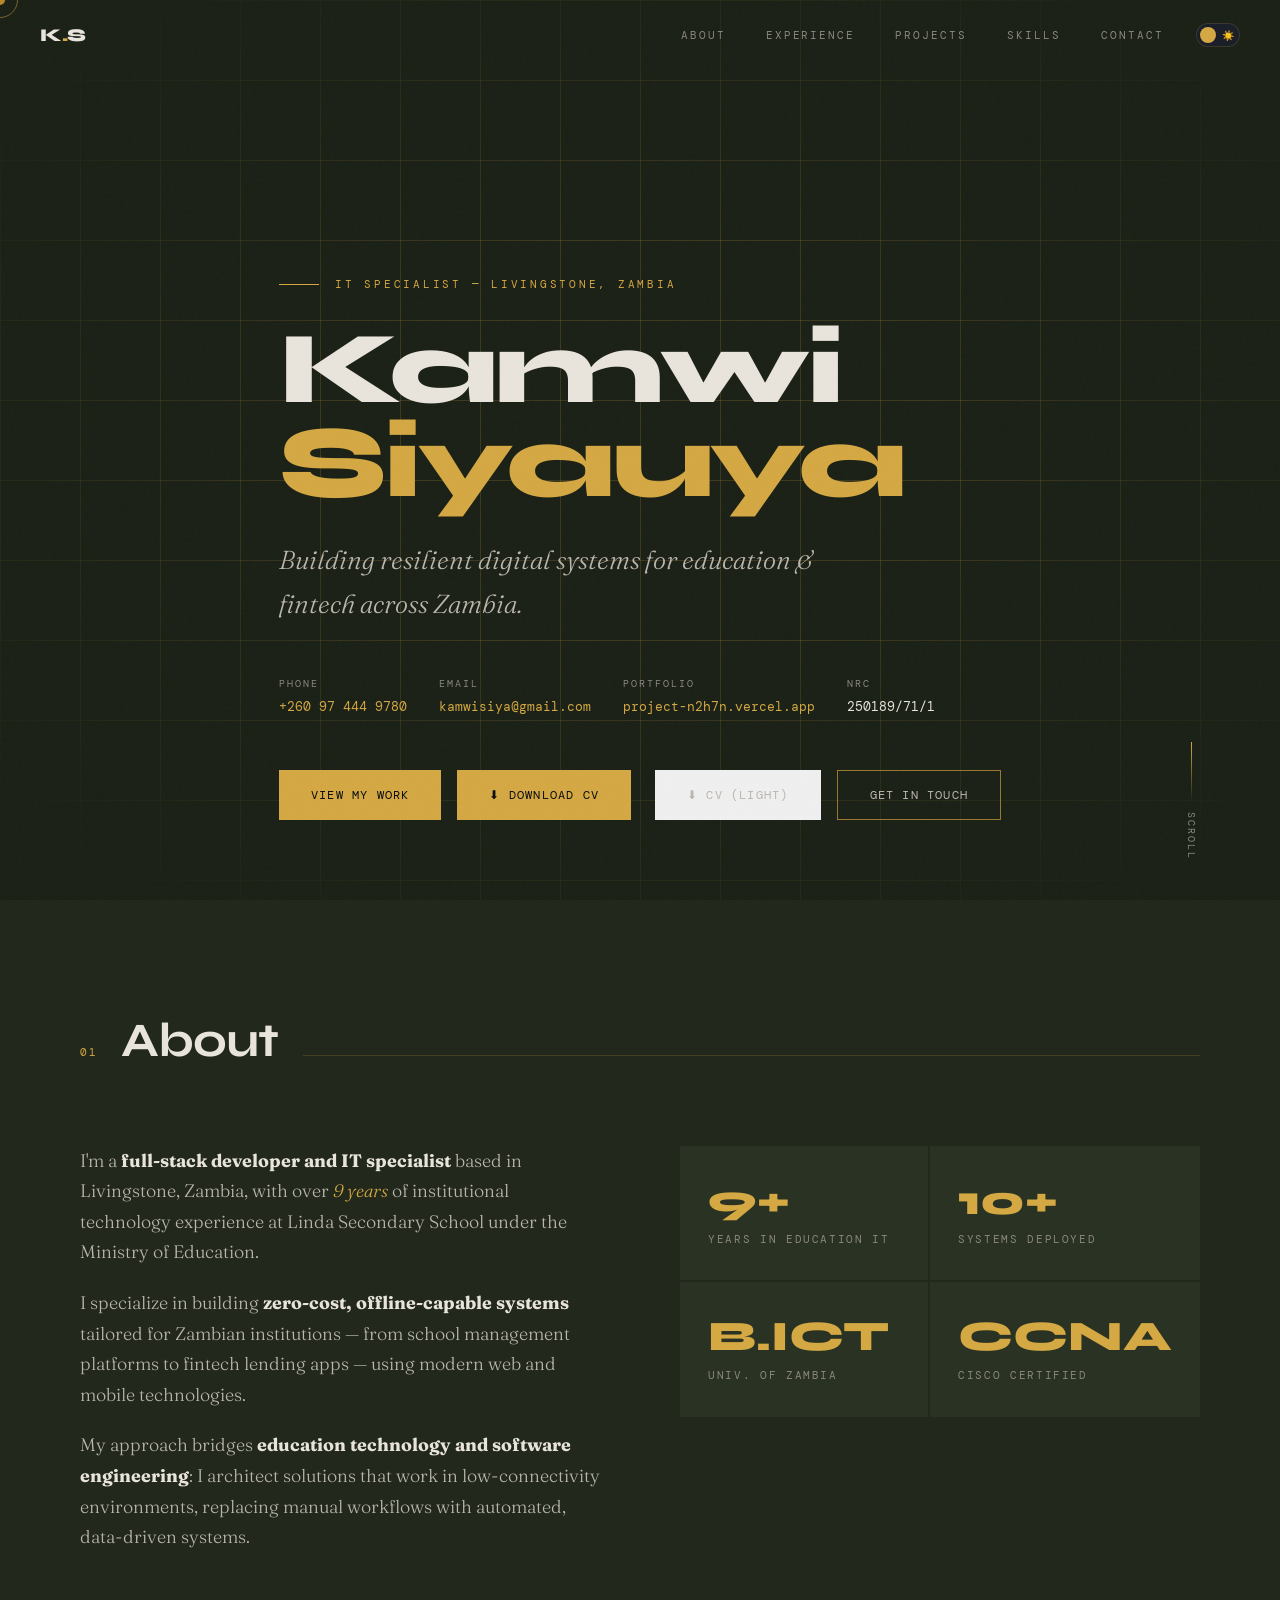
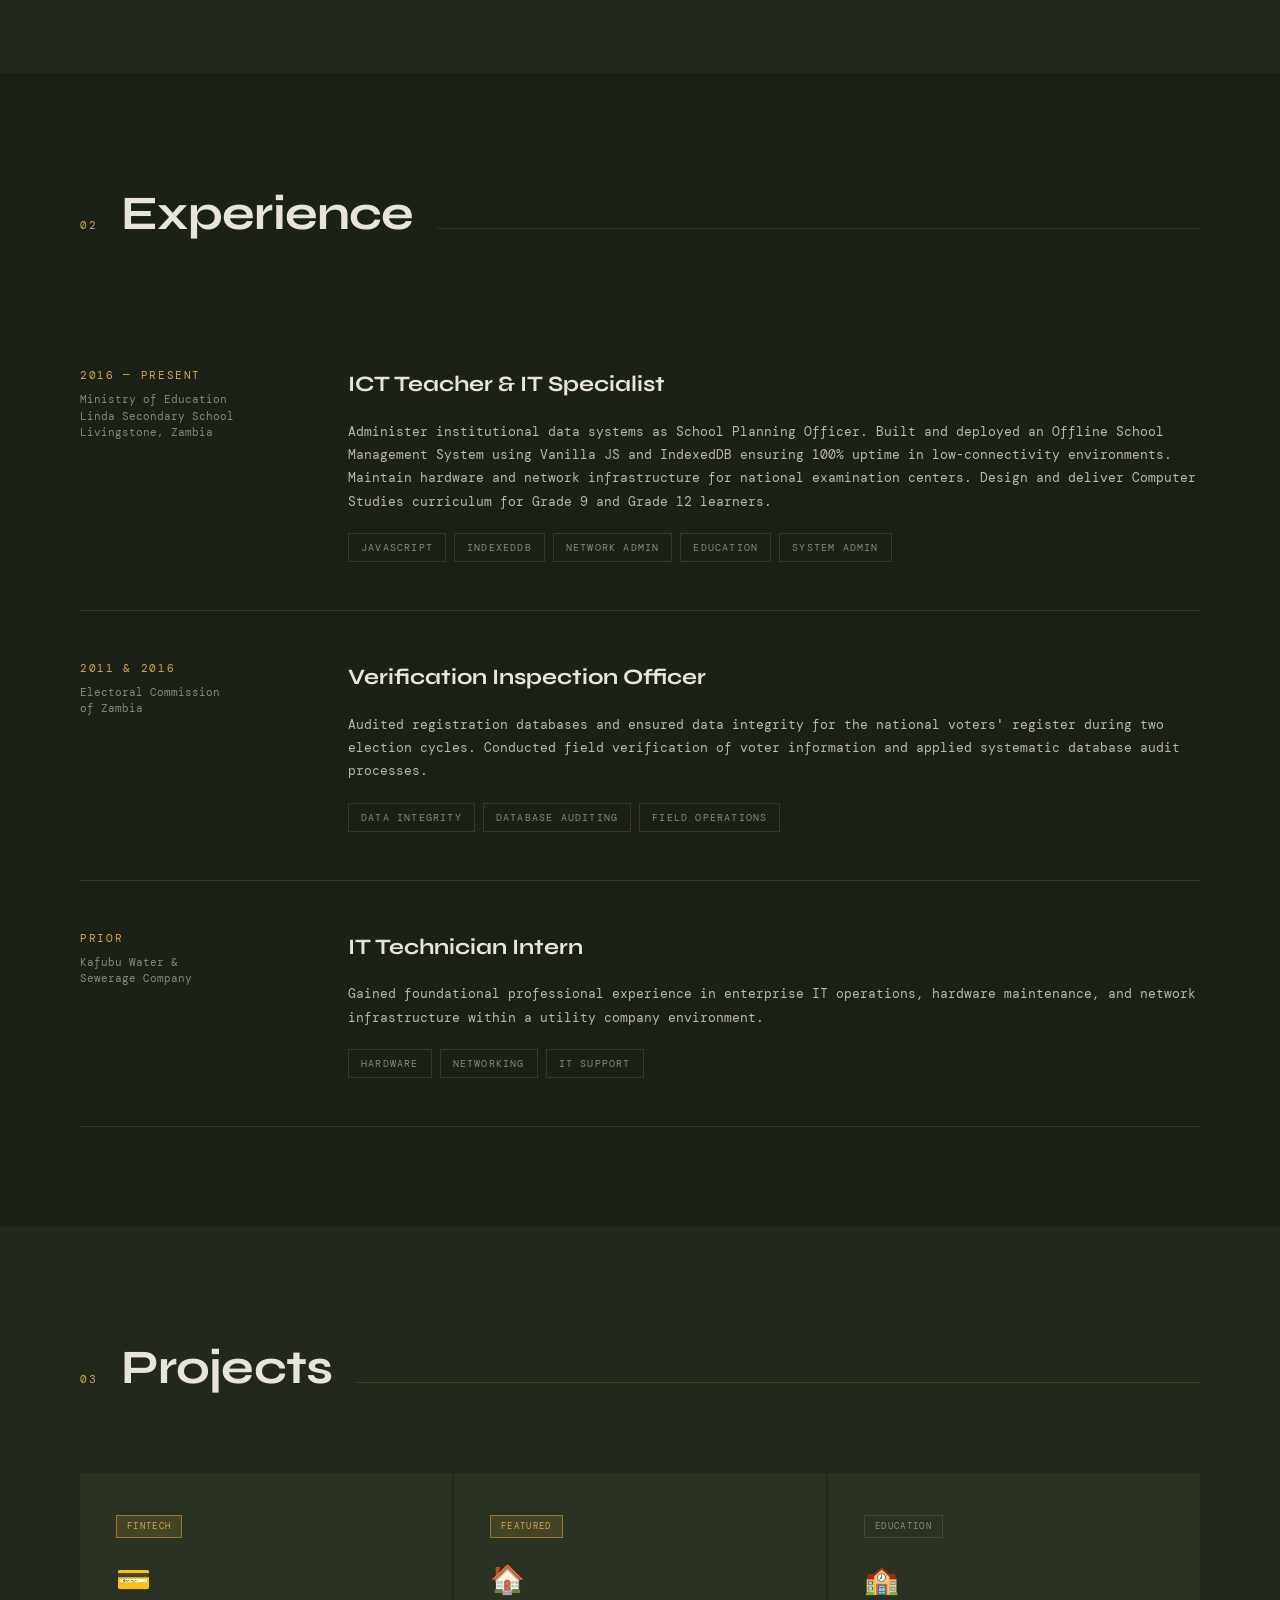
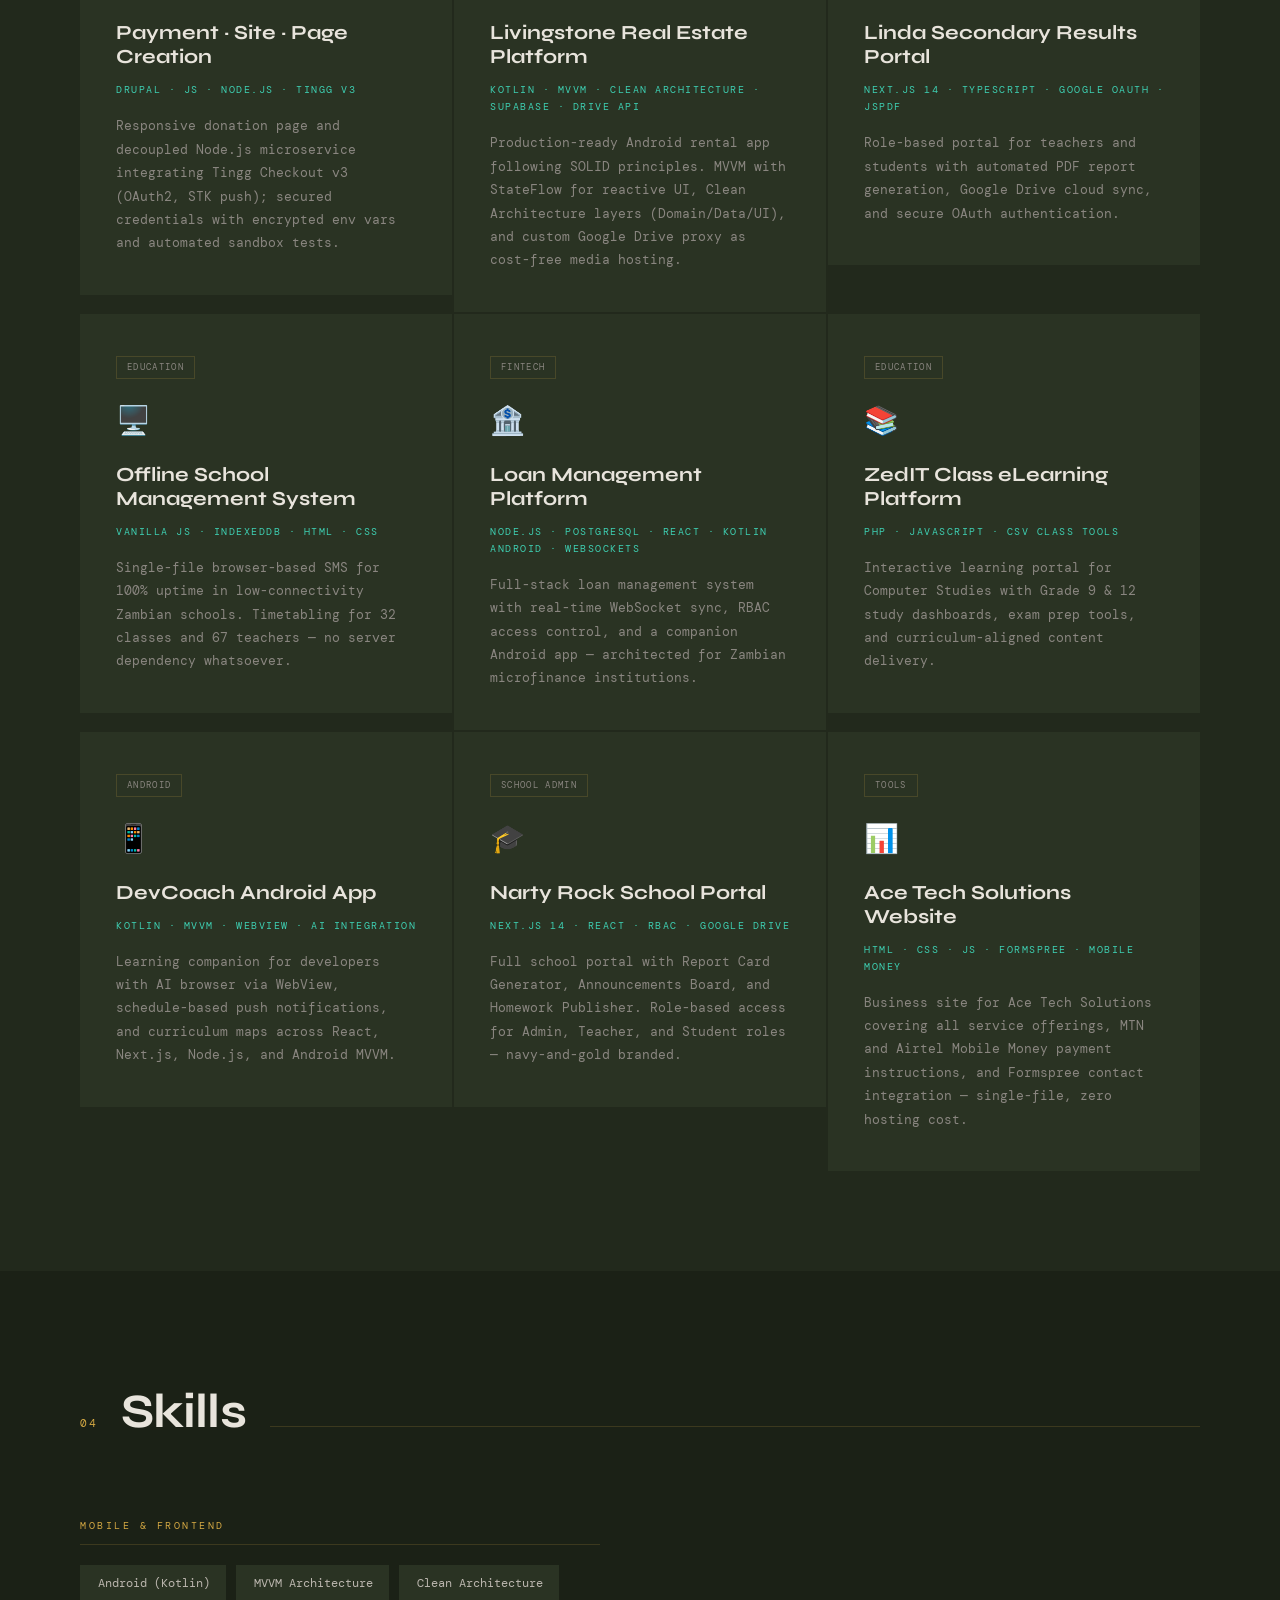
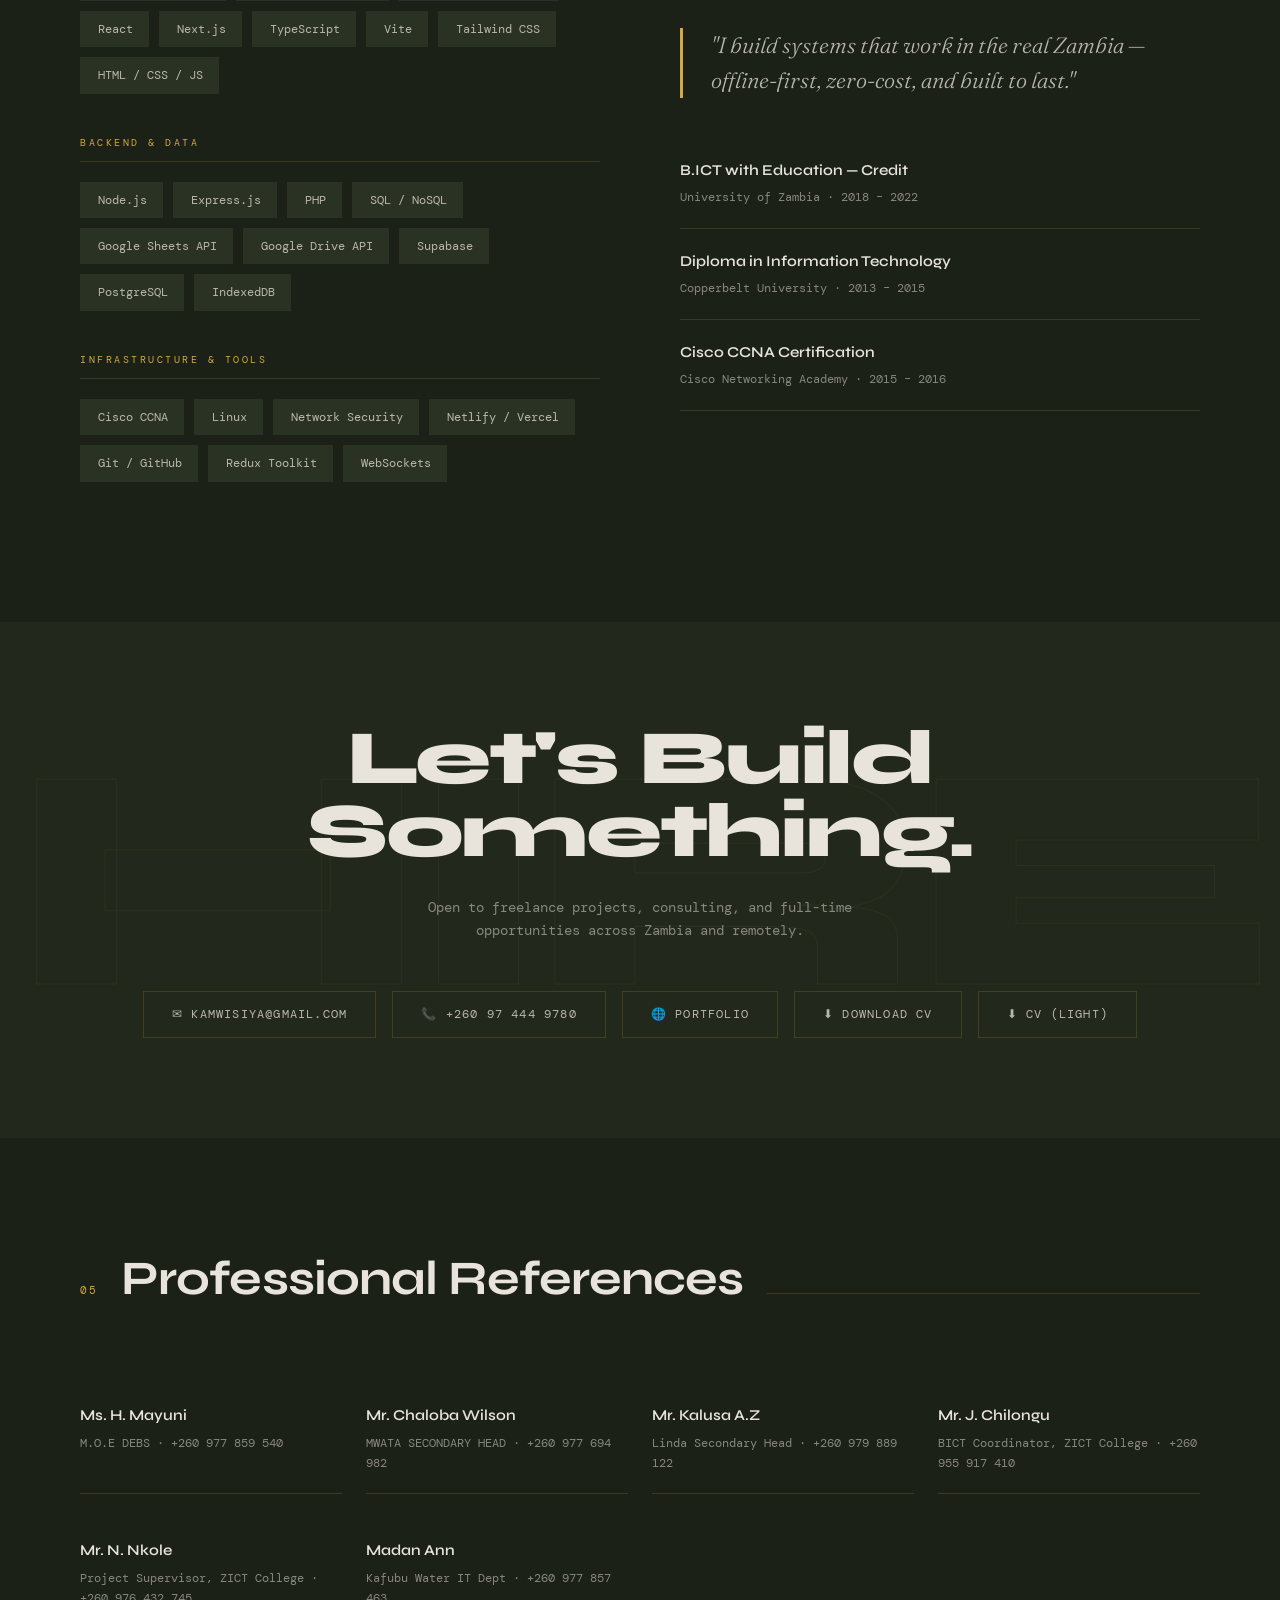
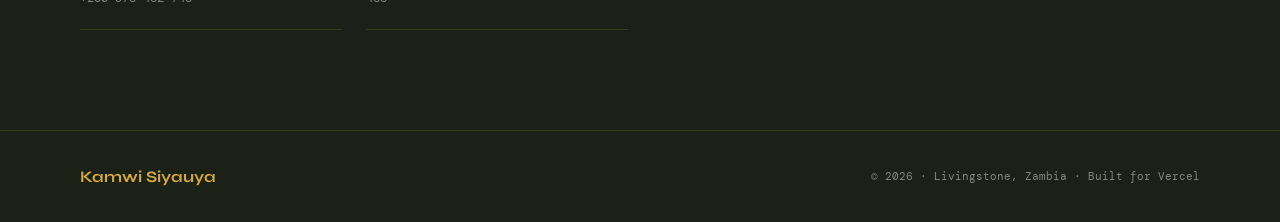
==== commit e59e58e7: "feat: add detail pages for all projects and link from portfolio" ====
--- a/index.html
+++ b/index.html
@@ -464,6 +464,7 @@
         </div>
         </a>
 
+        <a href="project-realestate.html" class="project-link" style="text-decoration:none;color:inherit;">
         <div class="project-card">
           <span class="project-badge featured">Featured</span>
           <span class="project-icon">🏠</span>
@@ -472,9 +473,11 @@
           <p class="project-desc">Production-ready Android rental app following SOLID principles. MVVM with StateFlow for reactive UI, Clean Architecture layers (Domain/Data/UI), and custom Google Drive proxy as cost-free media hosting.</p>
           <div class="project-arrow">→</div>
         </div>
-
-
-
+        </a>
+
+
+
+        <a href="project-results.html" class="project-link" style="text-decoration:none;color:inherit;">
         <div class="project-card">
           <span class="project-badge">Education</span>
           <span class="project-icon">🏫</span>
@@ -483,7 +486,9 @@
           <p class="project-desc">Role-based portal for teachers and students with automated PDF report generation, Google Drive cloud sync, and secure OAuth authentication.</p>
           <div class="project-arrow">→</div>
         </div>
-
+        </a>
+
+        <a href="project-offline.html" class="project-link" style="text-decoration:none;color:inherit;">
         <div class="project-card">
           <span class="project-badge">Education</span>
           <span class="project-icon">🖥️</span>
@@ -492,7 +497,9 @@
           <p class="project-desc">Single-file browser-based SMS for 100% uptime in low-connectivity Zambian schools. Timetabling for 32 classes and 67 teachers — no server dependency whatsoever.</p>
           <div class="project-arrow">→</div>
         </div>
-
+        </a>
+
+        <a href="project-loan.html" class="project-link" style="text-decoration:none;color:inherit;">
         <div class="project-card">
           <span class="project-badge">Fintech</span>
           <span class="project-icon">🏦</span>
@@ -501,7 +508,9 @@
           <p class="project-desc">Full-stack loan management system with real-time WebSocket sync, RBAC access control, and a companion Android app — architected for Zambian microfinance institutions.</p>
           <div class="project-arrow">→</div>
         </div>
-
+        </a>
+
+        <a href="project-zedit.html" class="project-link" style="text-decoration:none;color:inherit;">
         <div class="project-card">
           <span class="project-badge">Education</span>
           <span class="project-icon">📚</span>
@@ -510,7 +519,9 @@
           <p class="project-desc">Interactive learning portal for Computer Studies with Grade 9 &amp; 12 study dashboards, exam prep tools, and curriculum-aligned content delivery.</p>
           <div class="project-arrow">→</div>
         </div>
-
+        </a>
+
+        <a href="project-devcoach.html" class="project-link" style="text-decoration:none;color:inherit;">
         <div class="project-card">
           <span class="project-badge">Android</span>
           <span class="project-icon">📱</span>
@@ -519,7 +530,9 @@
           <p class="project-desc">Learning companion for developers with AI browser via WebView, schedule-based push notifications, and curriculum maps across React, Next.js, Node.js, and Android MVVM.</p>
           <div class="project-arrow">→</div>
         </div>
-
+        </a>
+
+        <a href="project-narty.html" class="project-link" style="text-decoration:none;color:inherit;">
         <div class="project-card">
           <span class="project-badge">School Admin</span>
           <span class="project-icon">🎓</span>
@@ -528,7 +541,9 @@
           <p class="project-desc">Full school portal with Report Card Generator, Announcements Board, and Homework Publisher. Role-based access for Admin, Teacher, and Student roles — navy-and-gold branded.</p>
           <div class="project-arrow">→</div>
         </div>
-
+        </a>
+
+        <a href="project-acetech.html" class="project-link" style="text-decoration:none;color:inherit;">
         <div class="project-card">
           <span class="project-badge">Tools</span>
           <span class="project-icon">📊</span>
@@ -537,6 +552,7 @@
           <p class="project-desc">Business site for Ace Tech Solutions covering all service offerings, MTN and Airtel Mobile Money payment instructions, and Formspree contact integration — single-file, zero hosting cost.</p>
           <div class="project-arrow">→</div>
         </div>
+        </a>
 
       </div>
     </div>
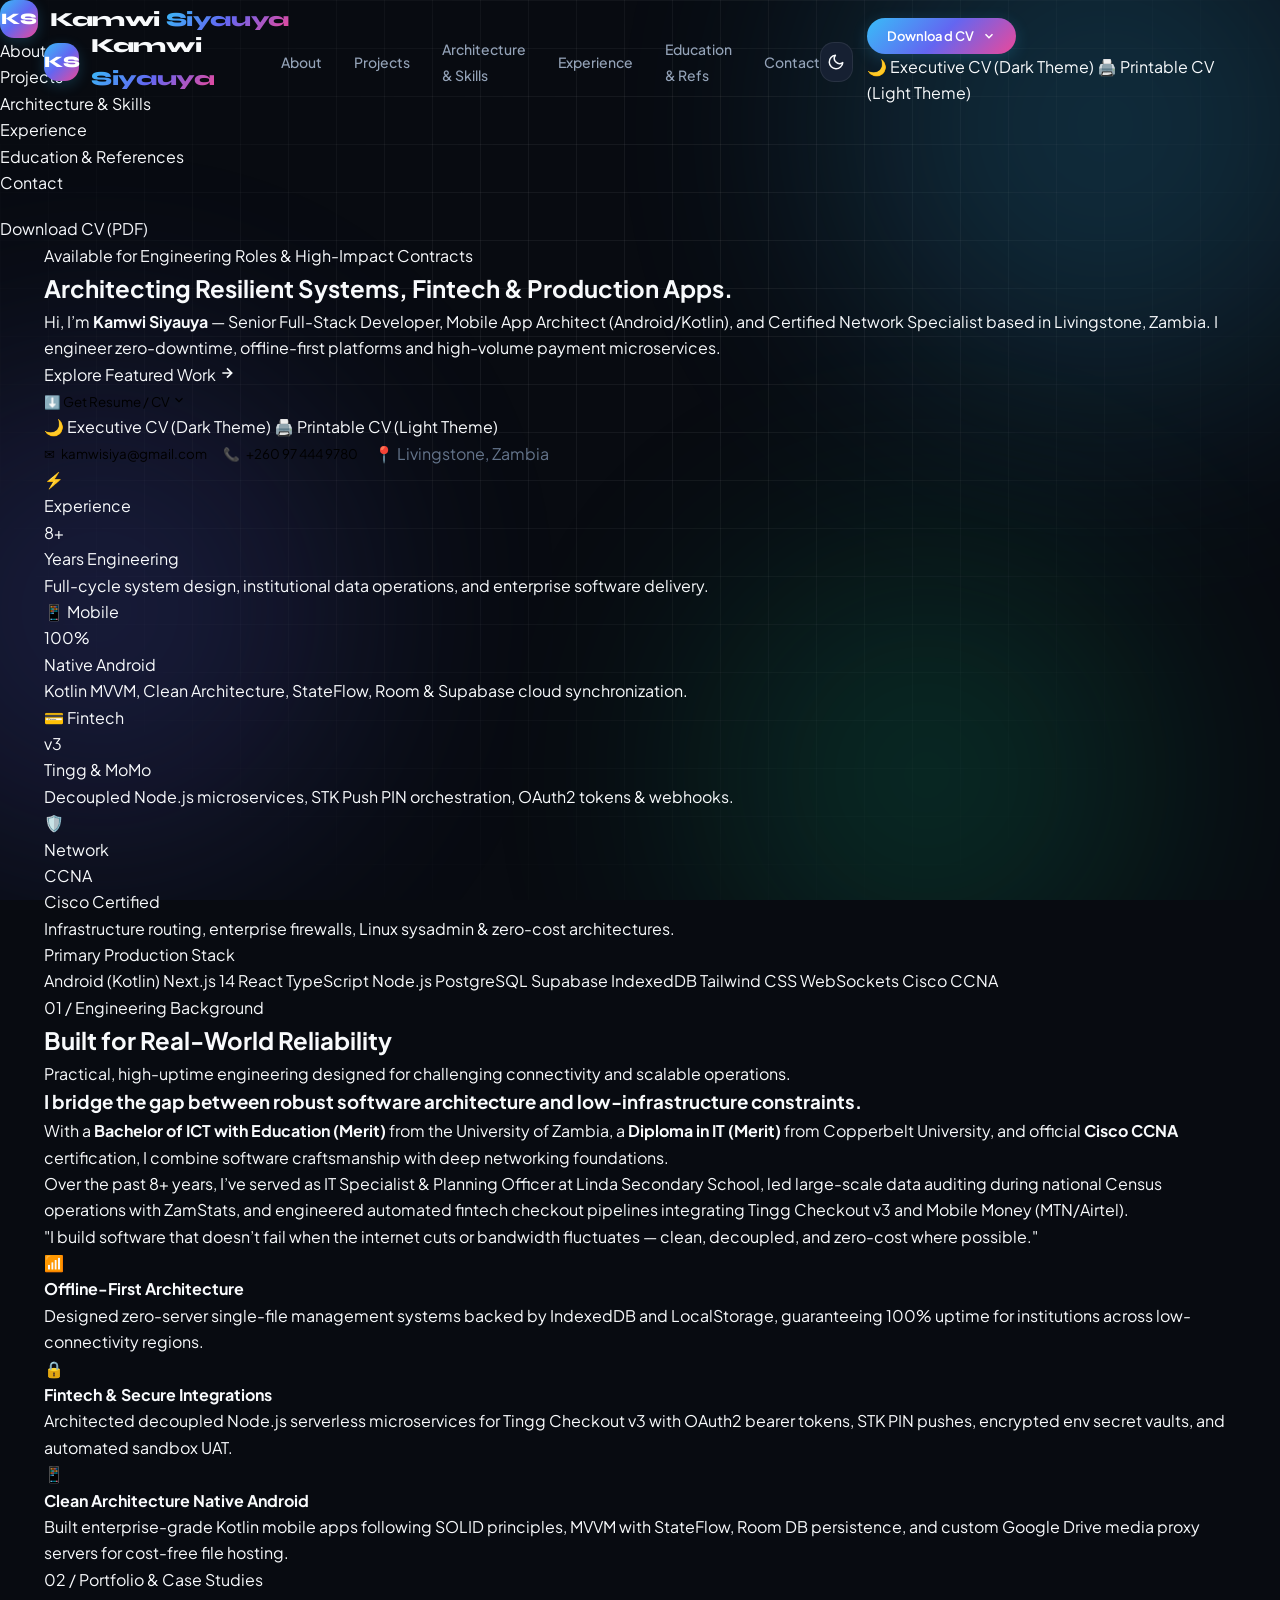
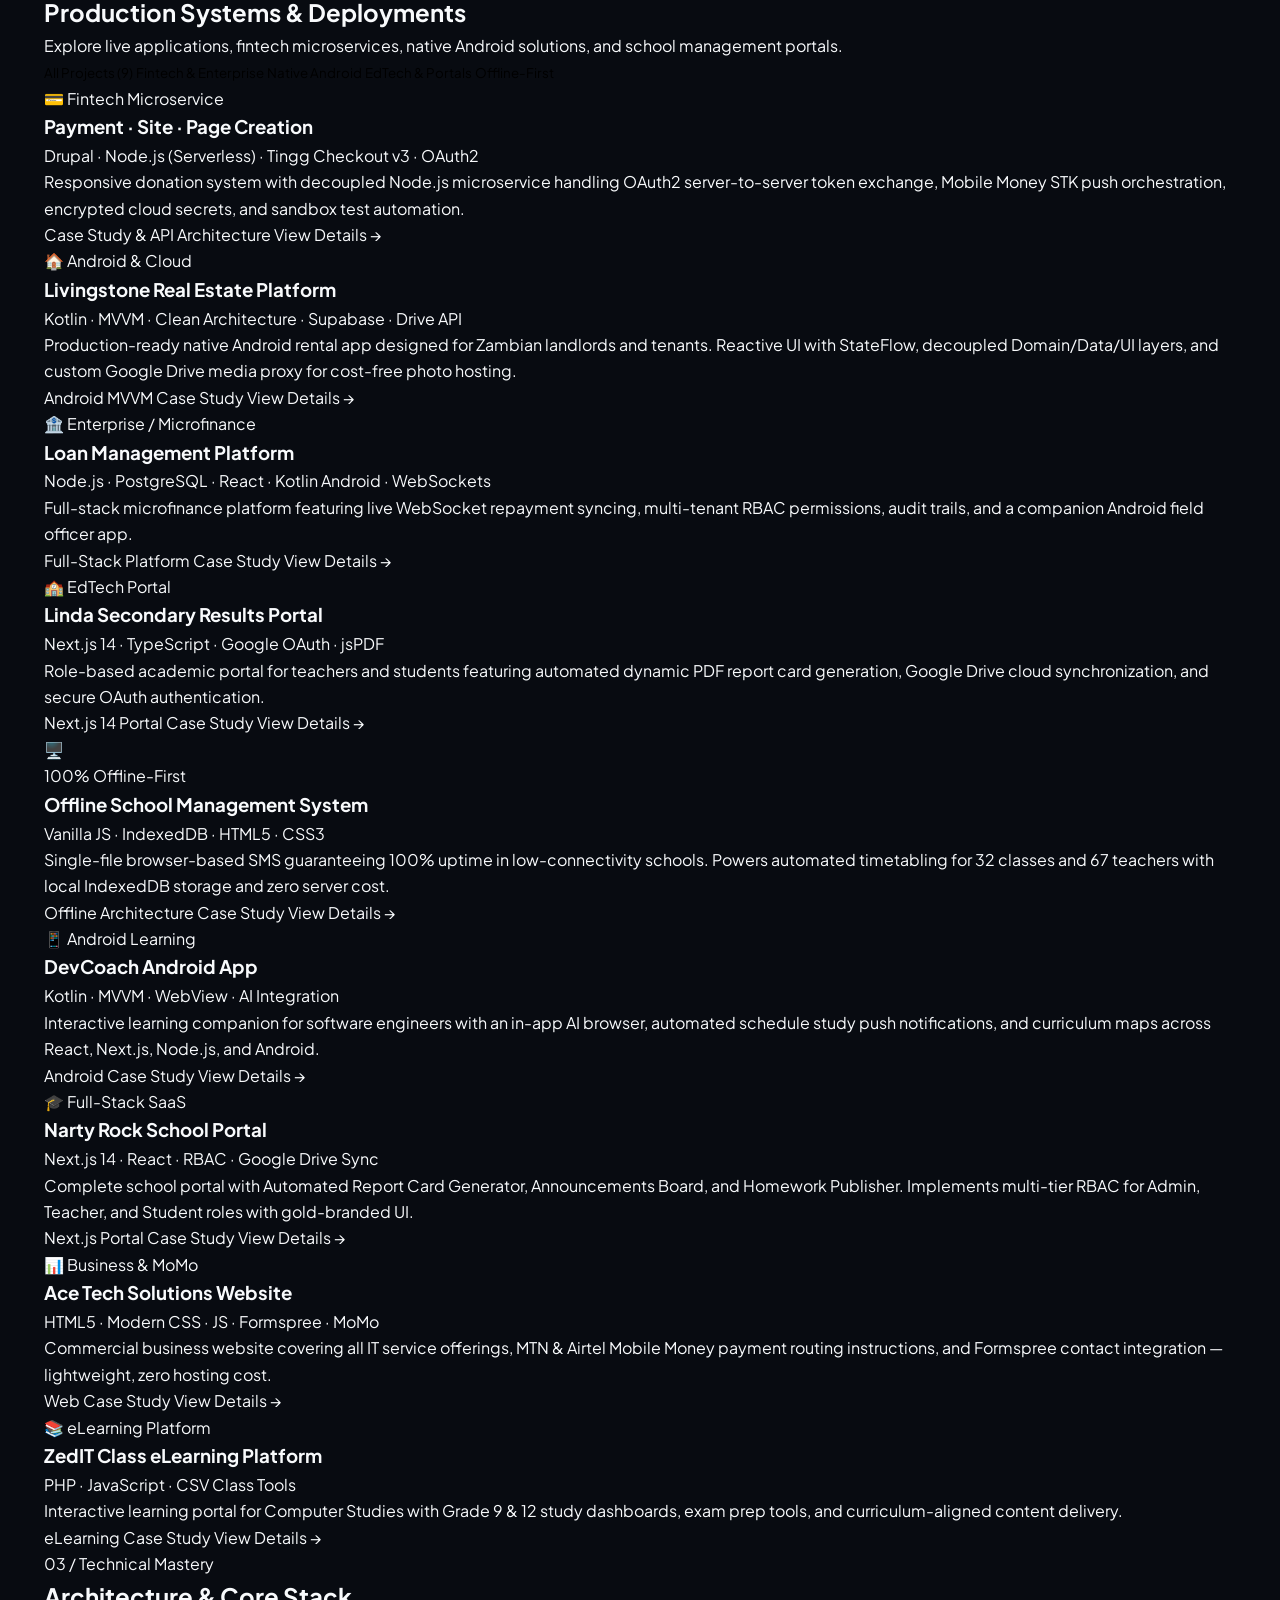
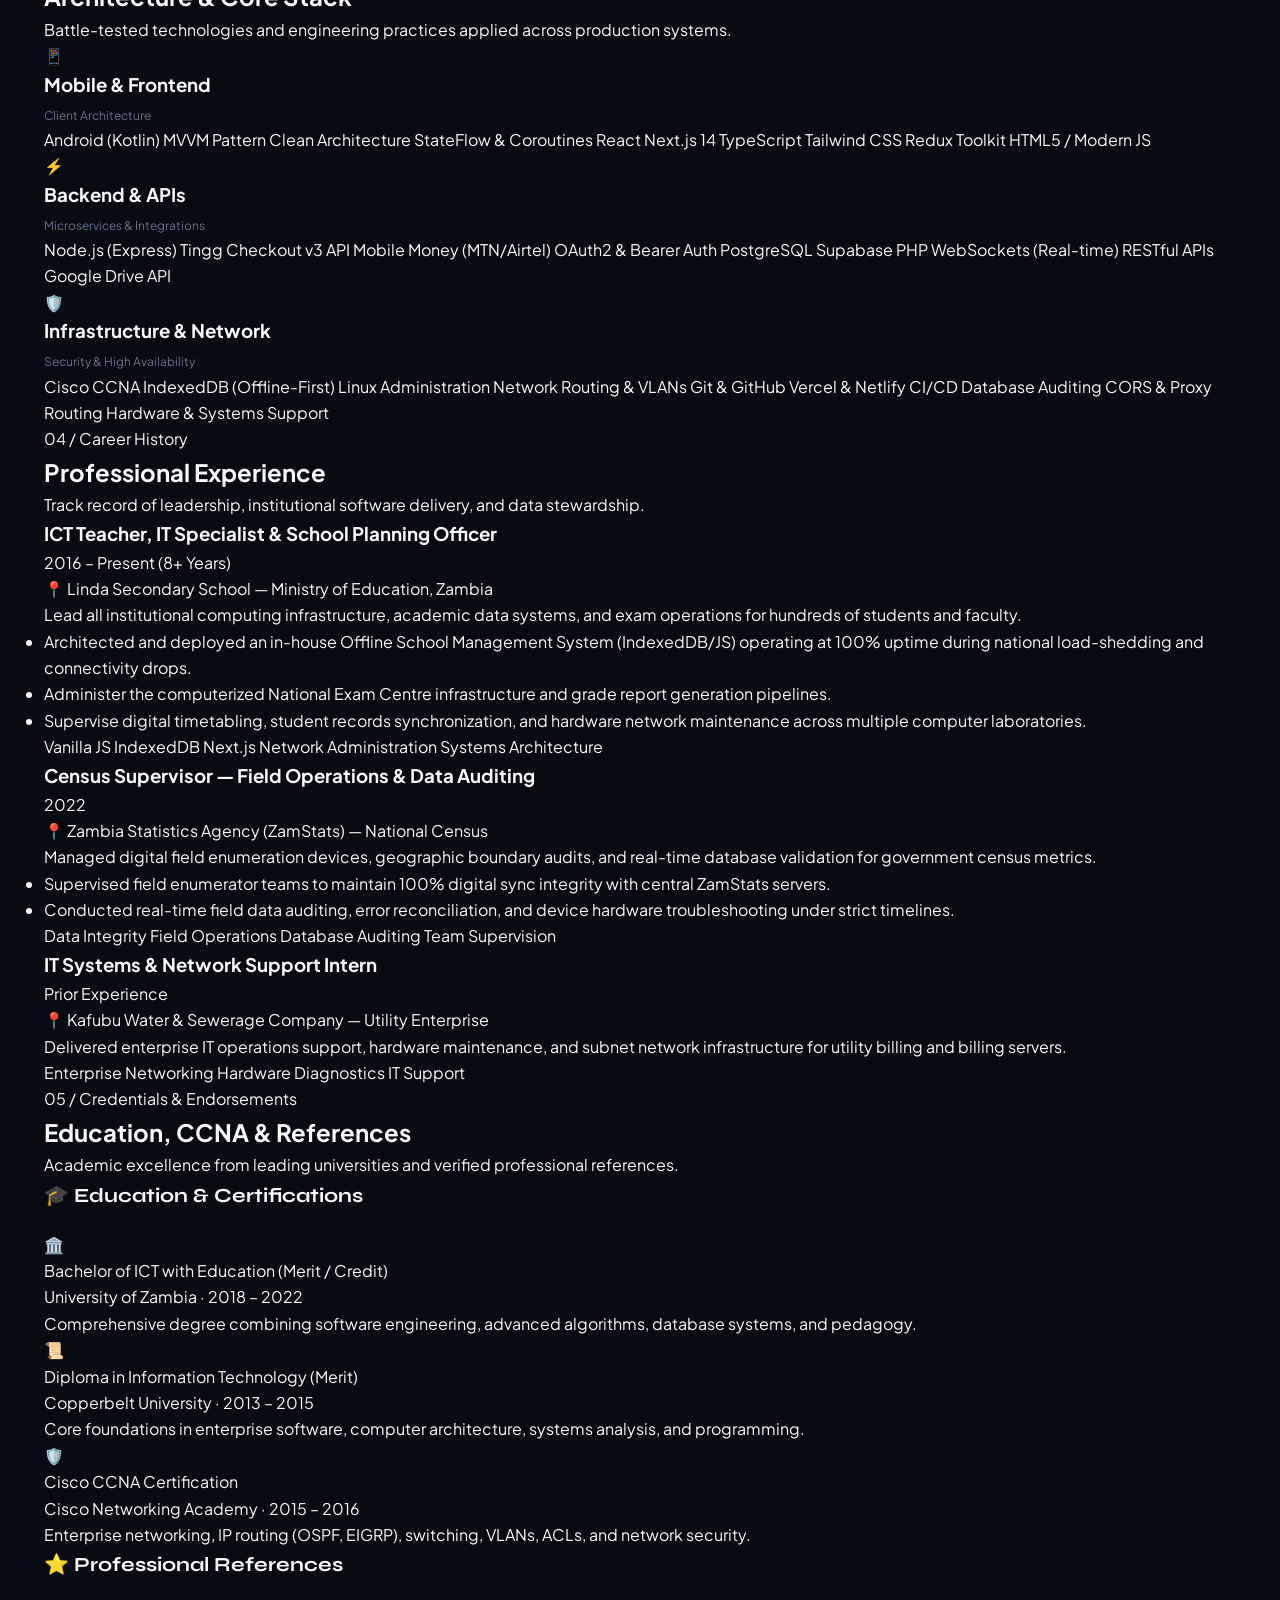
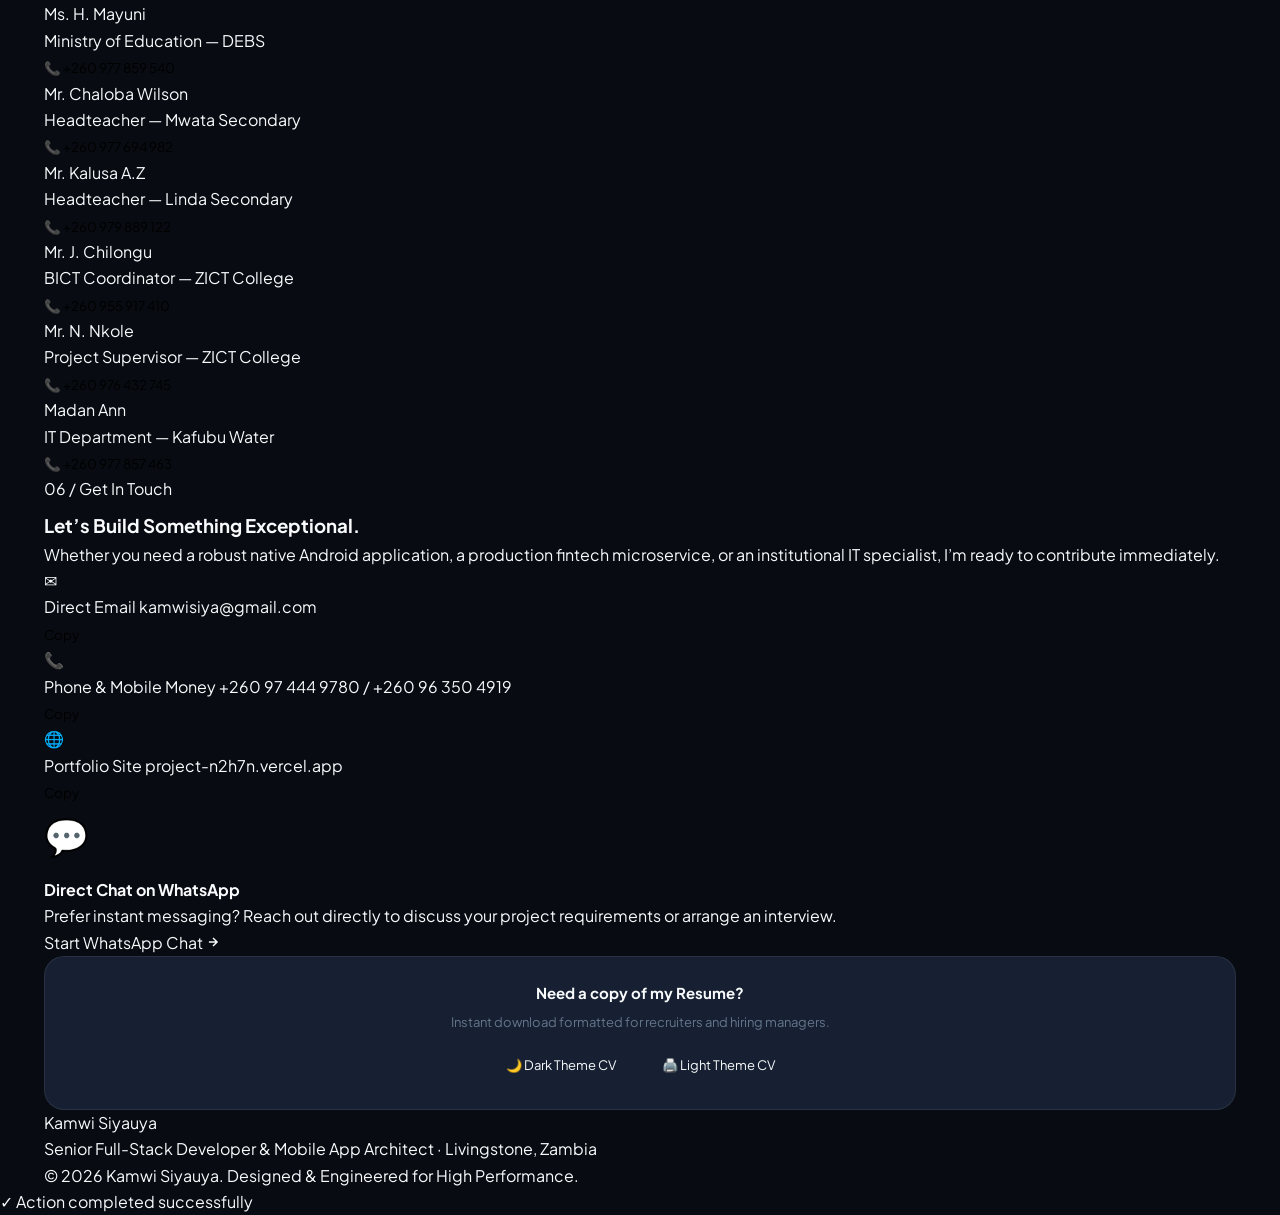
==== commit 938918e8: "feat: redesign portfolio with dark/light themes, bento grids and filterable projects - add design sy" ====
--- a/index.html
+++ b/index.html
@@ -1,742 +1,878 @@
 <!DOCTYPE html>
-<html lang="en">
+<html lang="en" data-theme="dark">
 <head>
   <meta charset="UTF-8" />
   <meta name="viewport" content="width=device-width, initial-scale=1.0" />
-  <title>Kamwi Siyauya — IT Specialist & Mobile App Architect</title>
+  <title>Kamwi Siyauya — Senior Full-Stack Developer & Mobile App Architect</title>
+  <meta name="description" content="Portfolio of Kamwi Siyauya — Senior Full-Stack Developer, Mobile App Architect (Android/Kotlin), and IT Specialist based in Livingstone, Zambia. Building resilient fintech, offline-first edtech, and enterprise cloud solutions." />
+  <meta name="keywords" content="Kamwi Siyauya, Android Developer, Kotlin, Full-Stack Developer, Next.js, React, Node.js, Fintech, Tingg v3, Zambia IT Specialist, CCNA" />
+  <meta name="author" content="Kamwi Siyauya" />
+  
+  <meta property="og:title" content="Kamwi Siyauya — Senior Full-Stack Developer & Mobile App Architect" />
+  <meta property="og:description" content="Building resilient fintech, offline-first edtech, and enterprise mobile/web architectures." />
+  <meta property="og:type" content="website" />
+  <meta property="og:url" content="https://project-n2h7n.vercel.app" />
+
+  <!-- Google Fonts: Plus Jakarta Sans, Syne, JetBrains Mono -->
   <link rel="preconnect" href="https://fonts.googleapis.com" />
   <link rel="preconnect" href="https://fonts.gstatic.com" crossorigin />
-  <link href="https://fonts.googleapis.com/css2?family=Syne:wght@400;600;700;800&family=DM+Mono:ital,wght@0,300;0,400;1,300&family=Fraunces:ital,wght@0,300;0,700;1,300&display=swap" rel="stylesheet" />
-  <style>
-    :root {
-      --bg: #1b2116;
-      --bg2: #22291c;
-      --bg3: #2a3323;
-      --gold: #d4a843;
-      --gold-dim: #9a7830;
-      --gold-glow: rgba(212,168,67,0.15);
-      --teal: #3ecfb2;
-      --text: #e8e4dc;
-      --text-dim: #8a8680;
-      --text-mid: #bbb6ae;
-      --line: rgba(212,168,67,0.18);
-      --toggle-bg: #1a1e28;
-      --font-head: 'Syne', sans-serif;
-      --font-body: 'DM Mono', monospace;
-      --font-serif: 'Fraunces', serif;
-    }
-    [data-theme="light"] {
-      --bg: #f5f2ec;
-      --bg2: #ede9e0;
-      --bg3: #e4dfd4;
-      --gold: #b8860b;
-      --gold-dim: #8a6508;
-      --gold-glow: rgba(184,134,11,0.12);
-      --teal: #1a8c78;
-      --text: #1a1612;
-      --text-dim: #6b6560;
-      --text-mid: #4a4540;
-      --line: rgba(184,134,11,0.22);
-      --toggle-bg: #ddd8ce;
-    }
-    *, *::before, *::after { box-sizing: border-box; margin: 0; padding: 0; }
-    ::selection { background: var(--gold); color: var(--bg); }
-    html { scroll-behavior: smooth; }
-    body {
-      background: var(--bg);
-      color: var(--text);
-      font-family: var(--font-body);
-      font-size: 14px;
-      line-height: 1.7;
-      overflow-x: hidden;
-      cursor: none;
-      transition: background 0.4s, color 0.4s;
-    }
-    .cursor {
-      position: fixed; width: 10px; height: 10px;
-      background: var(--gold); border-radius: 50%;
-      pointer-events: none; z-index: 9999;
-      transform: translate(-50%, -50%);
-      transition: width 0.2s, height 0.2s;
-      mix-blend-mode: difference;
-    }
-    .cursor-ring {
-      position: fixed; width: 36px; height: 36px;
-      border: 1px solid rgba(212,168,67,0.5); border-radius: 50%;
-      pointer-events: none; z-index: 9998;
-      transform: translate(-50%, -50%);
-      transition: width 0.3s, height 0.3s;
-    }
-    body::before {
-      content: '';
-      position: fixed; inset: 0;
-      background-image: url("data:image/svg+xml,%3Csvg viewBox='0 0 256 256' xmlns='http://www.w3.org/2000/svg'%3E%3Cfilter id='noise'%3E%3CfeTurbulence type='fractalNoise' baseFrequency='0.9' numOctaves='4' stitchTiles='stitch'/%3E%3C/filter%3E%3Crect width='100%25' height='100%25' filter='url(%23noise)' opacity='0.04'/%3E%3C/svg%3E");
-      pointer-events: none; z-index: 1000; opacity: 0.4;
-    }
-    .site-wrapper { max-width: 1200px; margin: 0 auto; padding: 0 40px; }
-
-    /* ─── NAV ─── */
-    nav {
-      position: fixed; top: 0; left: 0; right: 0; z-index: 100;
-      padding: 20px 40px;
-      display: flex; justify-content: space-between; align-items: center;
-      transition: background 0.3s, padding 0.3s;
-    }
-    nav.scrolled {
-      background: rgba(27, 33, 22, 0.92);
-      backdrop-filter: blur(12px);
-      padding: 14px 40px;
-      border-bottom: 1px solid var(--line);
-    }
-    [data-theme="light"] nav.scrolled { background: rgba(245,242,236,0.92); }
-    .nav-logo {
-      font-family: var(--font-head); font-weight: 800; font-size: 18px;
-      color: var(--text); letter-spacing: -0.02em; text-decoration: none;
-    }
-    .nav-logo span { color: var(--gold); }
-    .nav-right { display: flex; align-items: center; gap: 32px; }
-    .nav-links { display: flex; gap: 40px; list-style: none; }
-    .nav-links a {
-      font-size: 11px; letter-spacing: 0.18em; text-transform: uppercase;
-      color: var(--text-dim); text-decoration: none; transition: color 0.2s;
-    }
-    .nav-links a:hover { color: var(--gold); }
-
-    /* Theme toggle */
-    .theme-toggle {
-      width: 44px; height: 24px; background: var(--toggle-bg);
-      border-radius: 12px; border: 1px solid var(--line);
-      cursor: none; position: relative; transition: background 0.3s;
-      flex-shrink: 0;
-    }
-    .theme-toggle::after {
-      content: ''; position: absolute;
-      width: 16px; height: 16px; border-radius: 50%;
-      background: var(--gold); top: 3px; left: 3px;
-      transition: transform 0.3s;
-    }
-    [data-theme="light"] .theme-toggle::after { transform: translateX(20px); }
-    .toggle-icons { position: absolute; inset: 0; display: flex; align-items: center; justify-content: space-between; padding: 0 5px; pointer-events: none; font-size: 10px; }
-
-    .nav-toggle {
-      display: none; flex-direction: column; gap: 5px;
-      cursor: none; background: none; border: none; padding: 4px;
-    }
-    .nav-toggle span { width: 22px; height: 1px; background: var(--text); transition: 0.3s; }
-
-    /* ─── HERO ─── */
-    header {
-      position: relative; min-height: 100vh;
-      display: flex; flex-direction: column; justify-content: flex-end;
-      padding: 60px 0 80px; overflow: hidden;
-    }
-    .header-grid-lines {
-      position: absolute; inset: 0;
-      background-image: linear-gradient(to right, var(--line) 1px, transparent 1px), linear-gradient(to bottom, var(--line) 1px, transparent 1px);
-      background-size: 80px 80px;
-      mask-image: radial-gradient(ellipse 80% 80% at 50% 50%, black 30%, transparent 80%);
-      pointer-events: none;
-    }
-    .hero-label {
-      font-family: var(--font-body); font-size: 11px; letter-spacing: 0.25em;
-      text-transform: uppercase; color: var(--gold); margin-bottom: 28px;
-      display: flex; align-items: center; gap: 16px;
-      opacity: 0; animation: fadeUp 0.7s 0.2s ease forwards;
-    }
-    .hero-label::before { content: ''; width: 40px; height: 1px; background: var(--gold); }
-    .hero-name {
-      font-family: var(--font-head); font-weight: 800;
-      font-size: clamp(52px, 8vw, 110px); line-height: 0.92;
-      letter-spacing: -0.03em; color: var(--text);
-      opacity: 0; animation: fadeUp 0.8s 0.35s ease forwards;
-    }
-    .hero-name span { display: block; color: var(--gold); }
-    .hero-tagline {
-      font-family: var(--font-serif); font-style: italic; font-weight: 300;
-      font-size: clamp(18px, 2.5vw, 26px); color: var(--text-mid);
-      margin-top: 28px; max-width: 560px;
-      opacity: 0; animation: fadeUp 0.8s 0.5s ease forwards;
-    }
-    .hero-meta {
-      display: flex; flex-wrap: wrap; gap: 32px; margin-top: 48px;
-      opacity: 0; animation: fadeUp 0.8s 0.65s ease forwards;
-    }
-    .meta-item { display: flex; flex-direction: column; gap: 4px; }
-    .meta-label { font-size: 10px; letter-spacing: 0.2em; text-transform: uppercase; color: var(--text-dim); }
-    .meta-value { font-size: 13px; color: var(--text); }
-    .meta-value a { color: var(--gold); text-decoration: none; border-bottom: 1px solid transparent; transition: 0.2s; }
-    .meta-value a:hover { border-color: var(--gold); }
-    .hero-cta {
-      display: flex; gap: 16px; margin-top: 52px;
-      opacity: 0; animation: fadeUp 0.8s 0.8s ease forwards;
-      flex-wrap: wrap;
-    }
-    .btn-primary {
-      font-family: var(--font-body); font-size: 12px; letter-spacing: 0.1em;
-      text-transform: uppercase; text-decoration: none;
-      background: var(--gold); color: #0a0c10;
-      padding: 14px 32px; display: inline-flex; align-items: center; gap: 8px;
-      font-weight: 400; transition: background 0.2s, transform 0.2s;
-    }
-    .btn-primary:hover { background: #e8bc55; transform: translateY(-2px); }
-    .btn-ghost {
-      font-family: var(--font-body); font-size: 12px; letter-spacing: 0.1em;
-      text-transform: uppercase; text-decoration: none;
-      border: 1px solid var(--gold-dim); color: var(--text-mid);
-      padding: 14px 32px; display: inline-flex; align-items: center; gap: 8px;
-      transition: 0.2s;
-    }
-    .btn-ghost:hover { border-color: var(--gold); color: var(--gold); transform: translateY(-2px); }
-    .scroll-hint {
-      position: absolute; bottom: 40px; right: 0;
-      display: flex; align-items: center; gap: 10px; font-size: 10px;
-      letter-spacing: 0.2em; text-transform: uppercase; color: var(--text-dim);
-      writing-mode: vertical-rl; animation: fadeIn 1s 1.2s ease both;
-    }
-    .scroll-line {
-      width: 1px; height: 60px;
-      background: linear-gradient(to bottom, var(--gold), transparent);
-      animation: growLine 1.5s 1.5s ease forwards;
-      transform-origin: top; transform: scaleY(0);
-    }
-
-    /* ─── SECTIONS ─── */
-    section { padding: 100px 0; }
-    .section-header { display: flex; align-items: baseline; gap: 24px; margin-bottom: 64px; }
-    .section-num { font-family: var(--font-body); font-size: 11px; color: var(--gold); letter-spacing: 0.15em; }
-    .section-title { font-family: var(--font-head); font-weight: 700; font-size: clamp(28px, 4vw, 48px); letter-spacing: -0.02em; color: var(--text); }
-    .section-line { flex: 1; height: 1px; background: var(--line); }
-
-    /* ─── ABOUT ─── */
-    #about { background: var(--bg2); }
-    .about-grid { display: grid; grid-template-columns: 1fr 1fr; gap: 80px; align-items: start; }
-    .about-text p { font-family: var(--font-serif); font-weight: 300; font-size: 18px; line-height: 1.7; color: var(--text-mid); margin-bottom: 20px; }
-    .about-text p strong { color: var(--text); font-weight: 700; }
-    .about-text p em { color: var(--gold); }
-    .about-stats { display: grid; grid-template-columns: 1fr 1fr; gap: 2px; }
-    .stat-box { background: var(--bg3); padding: 32px 28px; border-top: 2px solid transparent; transition: border-color 0.3s; }
-    .stat-box:hover { border-color: var(--gold); }
-    .stat-num { font-family: var(--font-head); font-weight: 800; font-size: 42px; color: var(--gold); line-height: 1; }
-    .stat-label { font-size: 11px; letter-spacing: 0.15em; text-transform: uppercase; color: var(--text-dim); margin-top: 8px; }
-
-    /* ─── EXPERIENCE ─── */
-    #experience { background: var(--bg); }
-    .exp-item { display: grid; grid-template-columns: 220px 1fr; gap: 48px; padding: 48px 0; border-bottom: 1px solid var(--line); opacity: 0; transform: translateY(20px); transition: opacity 0.6s, transform 0.6s; }
-    .exp-item.visible { opacity: 1; transform: translateY(0); }
-    .exp-period { font-size: 11px; letter-spacing: 0.15em; color: var(--gold); text-transform: uppercase; }
-    .exp-org { font-size: 11px; color: var(--text-dim); margin-top: 6px; line-height: 1.5; }
-    .exp-role { font-family: var(--font-head); font-weight: 700; font-size: 22px; color: var(--text); margin-bottom: 16px; }
-    .exp-desc { color: var(--text-mid); font-size: 13px; line-height: 1.8; }
-    .exp-tags { display: flex; flex-wrap: wrap; gap: 8px; margin-top: 20px; }
-    .tag { font-size: 10px; letter-spacing: 0.12em; text-transform: uppercase; border: 1px solid var(--line); color: var(--text-dim); padding: 5px 12px; transition: 0.2s; }
-    .tag:hover { border-color: var(--gold-dim); color: var(--gold); }
-
-    /* ─── PROJECTS ─── */
-    #projects { background: var(--bg2); }
-    .projects-grid { display: grid; grid-template-columns: repeat(auto-fit, minmax(300px, 1fr)); gap: 2px; }
-    .project-card {
-      background: var(--bg3); padding: 40px 36px;
-      position: relative; overflow: hidden; cursor: none;
-      opacity: 0; transform: translateY(24px);
-      transition: opacity 0.6s, transform 0.6s, background 0.3s;
-    }
-    .project-card.visible { opacity: 1; transform: translateY(0); }
-    .project-card:hover { background: var(--bg2); }
-    .project-card::before { content: ''; position: absolute; top: 0; left: 0; width: 0; height: 2px; background: var(--gold); transition: width 0.4s; }
-    .project-card:hover::before { width: 100%; }
-    .project-badge {
-      display: inline-block; font-size: 9px; letter-spacing: 0.15em;
-      text-transform: uppercase; padding: 3px 10px; margin-bottom: 18px;
-      border: 1px solid var(--line); color: var(--text-dim);
-    }
-    .project-badge.featured { border-color: var(--gold-dim); color: var(--gold); background: var(--gold-glow); }
-    .project-icon { font-size: 28px; margin-bottom: 18px; display: block; }
-    .project-title { font-family: var(--font-head); font-weight: 700; font-size: 20px; color: var(--text); margin-bottom: 12px; line-height: 1.2; }
-    .project-stack { font-size: 10px; letter-spacing: 0.15em; text-transform: uppercase; color: var(--teal); margin-bottom: 16px; }
-    .project-desc { font-size: 13px; color: var(--text-dim); line-height: 1.8; }
-    .project-arrow { position: absolute; bottom: 36px; right: 36px; width: 36px; height: 36px; border: 1px solid var(--line); display: flex; align-items: center; justify-content: center; color: var(--text-dim); font-size: 16px; transform: translateX(-6px); opacity: 0; transition: 0.3s; }
-    .project-card:hover .project-arrow { transform: translateX(0); opacity: 1; border-color: var(--gold); color: var(--gold); }
-
-    /* ─── SKILLS ─── */
-    #skills { background: var(--bg); }
-    .skills-outer { display: grid; grid-template-columns: 1fr 1fr; gap: 80px; }
-    .skill-group { margin-bottom: 40px; }
-    .skill-group-title { font-size: 10px; letter-spacing: 0.25em; text-transform: uppercase; color: var(--gold); margin-bottom: 20px; padding-bottom: 10px; border-bottom: 1px solid var(--line); }
-    .skill-list { list-style: none; display: flex; flex-wrap: wrap; gap: 10px; }
-    .skill-list li { font-size: 12px; background: var(--bg3); color: var(--text-mid); padding: 8px 16px; border-left: 2px solid transparent; transition: 0.2s; }
-    .skill-list li:hover { border-color: var(--gold); color: var(--text); }
-    .skills-right { display: flex; flex-direction: column; justify-content: center; }
-    .skills-quote { font-family: var(--font-serif); font-style: italic; font-size: 22px; font-weight: 300; color: var(--text-mid); line-height: 1.6; border-left: 3px solid var(--gold); padding-left: 28px; margin-bottom: 40px; }
-    .edu-item { padding: 20px 0; border-bottom: 1px solid var(--line); }
-    .edu-degree { font-family: var(--font-head); font-weight: 600; font-size: 15px; color: var(--text); }
-    .edu-school { font-size: 12px; color: var(--text-dim); margin-top: 4px; }
-
-    /* ─── CONTACT ─── */
-    #contact { background: var(--bg2); text-align: center; position: relative; overflow: hidden; }
-    #contact::before {
-      content: 'HIRE'; position: absolute;
-      font-family: var(--font-head); font-weight: 800;
-      font-size: clamp(120px, 25vw, 320px); color: transparent;
-      -webkit-text-stroke: 1px rgba(212,168,67,0.06);
-      left: 50%; top: 50%; transform: translate(-50%, -50%);
-      pointer-events: none; letter-spacing: -0.04em; white-space: nowrap;
-    }
-    .contact-headline { font-family: var(--font-head); font-weight: 800; font-size: clamp(36px, 6vw, 80px); line-height: 0.95; letter-spacing: -0.03em; margin-bottom: 28px; color: var(--text); position: relative; }
-    .contact-sub { font-size: 14px; color: var(--text-dim); max-width: 440px; margin: 0 auto 48px; position: relative; }
-    .contact-links { display: flex; justify-content: center; flex-wrap: wrap; gap: 16px; position: relative; }
-    .contact-chip { font-size: 12px; letter-spacing: 0.1em; text-transform: uppercase; text-decoration: none; color: var(--text-mid); border: 1px solid var(--line); padding: 12px 28px; transition: 0.2s; }
-    .contact-chip:hover { background: var(--gold-glow); border-color: var(--gold); color: var(--gold); }
-
-    footer { background: var(--bg); padding: 32px 0; border-top: 1px solid var(--line); }
-    .footer-inner { display: flex; justify-content: space-between; align-items: center; flex-wrap: wrap; gap: 16px; }
-    .footer-logo { font-family: var(--font-head); font-weight: 700; font-size: 16px; color: var(--gold); }
-    .footer-copy { font-size: 11px; color: var(--text-dim); }
-
-    @keyframes fadeUp { from { opacity:0; transform:translateY(30px); } to { opacity:1; transform:translateY(0); } }
-    @keyframes fadeIn { from { opacity:0; } to { opacity:1; } }
-    @keyframes growLine { to { transform: scaleY(1); } }
-
-    @media (max-width: 768px) {
-      .site-wrapper { padding: 0 20px; }
-      nav { padding: 16px 20px; }
-      nav.scrolled { padding: 12px 20px; }
-      .nav-links { display: none; flex-direction: column; position: absolute; top: 100%; left: 0; right: 0; background: rgba(27, 33, 22, 0.97); padding: 20px; gap: 24px; border-bottom: 1px solid var(--line); }
-      .nav-links.open { display: flex; }
-      .nav-toggle { display: flex; }
-      .about-grid, .skills-outer { grid-template-columns: 1fr; gap: 40px; }
-      .exp-item { grid-template-columns: 1fr; gap: 12px; }
-      .about-stats { grid-template-columns: 1fr 1fr; }
-      .hero-cta { flex-direction: column; }
-      .btn-primary, .btn-ghost { text-align: center; justify-content: center; }
-      .scroll-hint { display: none; }
-      .nav-right { gap: 16px; }
-    }
-  </style>
+  <link href="https://fonts.googleapis.com/css2?family=JetBrains+Mono:wght@400;500;600;700&family=Plus+Jakarta+Sans:wght@300;400;500;600;700;800&family=Syne:wght@600;700;800&display=swap" rel="stylesheet" />
+  
+  <!-- Main Stylesheet -->
+  <link rel="stylesheet" href="style.css" />
 </head>
 <body>
-  <div class="cursor" id="cursor"></div>
-  <div class="cursor-ring" id="cursorRing"></div>
-
-  <nav id="navbar">
-    <a href="#" class="nav-logo">K<span>.</span>S</a>
-    <div class="nav-right">
-      <ul class="nav-links" id="navLinks">
-        <li><a href="#about">About</a></li>
-        <li><a href="#experience">Experience</a></li>
-        <li><a href="#projects">Projects</a></li>
-        <li><a href="#skills">Skills</a></li>
-        <li><a href="#contact">Contact</a></li>
-      </ul>
-      <button class="theme-toggle" id="themeToggle" aria-label="Toggle theme">
-        <span class="toggle-icons"><span>🌙</span><span>☀️</span></span>
-      </button>
-      <button class="nav-toggle" id="navToggle" aria-label="Menu">
-        <span></span><span></span><span></span>
+
+  <!-- Scroll Progress Indicator -->
+  <div id="scroll-progress"></div>
+
+  <!-- Background Ambient Glows & Grid Mesh -->
+  <div class="ambient-bg">
+    <div class="ambient-glow glow-1"></div>
+    <div class="ambient-glow glow-2"></div>
+    <div class="ambient-glow glow-3"></div>
+    <div class="bg-grid-pattern"></div>
+  </div>
+
+  <!-- NAVBAR -->
+  <header class="navbar-container" id="navbar">
+    <div class="container">
+      <div class="nav-inner">
+        <a href="#hero" class="brand-logo">
+          <div class="brand-badge">KS</div>
+          <div class="brand-name">Kamwi <span>Siyauya</span></div>
+        </a>
+
+        <!-- Desktop Navigation Links -->
+        <ul class="nav-links">
+          <li><a href="#about" class="nav-link">About</a></li>
+          <li><a href="#projects" class="nav-link">Projects</a></li>
+          <li><a href="#skills" class="nav-link">Architecture &amp; Skills</a></li>
+          <li><a href="#experience" class="nav-link">Experience</a></li>
+          <li><a href="#credentials" class="nav-link">Education &amp; Refs</a></li>
+          <li><a href="#contact" class="nav-link">Contact</a></li>
+        </ul>
+
+        <!-- Action Items (Theme Toggle, CV, Mobile Hamburger) -->
+        <div class="nav-actions">
+          <button class="theme-toggle-btn" id="themeToggle" title="Toggle Theme" aria-label="Toggle Theme">
+            <svg class="theme-icon-moon" viewBox="0 0 24 24"><path d="M21 12.79A9 9 0 1 1 11.21 3 7 7 0 0 0 21 12.79z"></path></svg>
+            <svg class="theme-icon-sun" viewBox="0 0 24 24"><circle cx="12" cy="12" r="5"></circle><line x1="12" y1="1" x2="12" y2="3"></line><line x1="12" y1="21" x2="12" y2="23"></line><line x1="4.22" y1="4.22" x2="5.64" y2="5.64"></line><line x1="18.36" y1="18.36" x2="19.78" y2="19.78"></line><line x1="1" y1="12" x2="3" y2="12"></line><line x1="21" y1="12" x2="23" y2="12"></line><line x1="4.22" y1="19.78" x2="5.64" y2="18.36"></line><line x1="18.36" y1="5.64" x2="19.78" y2="4.22"></line></svg>
+          </button>
+
+          <div class="cv-dropdown-wrapper">
+            <button class="btn-nav-cta">
+              <span>Download CV</span>
+              <svg width="14" height="14" viewBox="0 0 24 24" fill="none" stroke="currentColor" stroke-width="2.5"><path d="M6 9l6 6 6-6"/></svg>
+            </button>
+            <div class="cv-menu">
+              <a href="cv-dark.html" target="_blank" class="cv-menu-item">
+                <span>🌙</span> Executive CV (Dark Theme)
+              </a>
+              <a href="cv-light.html" target="_blank" class="cv-menu-item">
+                <span>🖨️</span> Printable CV (Light Theme)
+              </a>
+            </div>
+          </div>
+
+          <button class="mobile-menu-btn" id="mobileMenuOpen" aria-label="Open Menu">
+            <svg width="22" height="22" viewBox="0 0 24 24" fill="none" stroke="currentColor" stroke-width="2"><line x1="3" y1="12" x2="21" y2="12"></line><line x1="3" y1="6" x2="21" y2="6"></line><line x1="3" y1="18" x2="21" y2="18"></line></svg>
+          </button>
+        </div>
+      </div>
+    </div>
+  </header>
+
+  <!-- MOBILE NAVIGATION DRAWER -->
+  <div class="mobile-drawer" id="mobileDrawer">
+    <div class="drawer-header">
+      <div class="brand-logo">
+        <div class="brand-badge">KS</div>
+        <div class="brand-name">Kamwi <span>Siyauya</span></div>
+      </div>
+      <button class="mobile-menu-btn" id="mobileMenuClose" aria-label="Close Menu">
+        <svg width="22" height="22" viewBox="0 0 24 24" fill="none" stroke="currentColor" stroke-width="2"><line x1="18" y1="6" x2="6" y2="18"></line><line x1="6" y1="6" x2="18" y2="18"></line></svg>
       </button>
     </div>
-  </nav>
-
-  <header>
-    <div class="header-grid-lines"></div>
-    <div class="site-wrapper" style="position:relative;z-index:2;">
-      <p class="hero-label">IT Specialist — Livingstone, Zambia</p>
-      <h1 class="hero-name">Kamwi<span>Siyauya</span></h1>
-      <p class="hero-tagline">Building resilient digital systems for education &amp; fintech across Zambia.</p>
-      <div class="hero-meta">
-        <div class="meta-item">
-          <span class="meta-label">Phone</span>
-          <span class="meta-value"><a href="tel:+260974449780">+260 97 444 9780</a></span>
-        </div>
-        <div class="meta-item">
-          <span class="meta-label">Email</span>
-          <span class="meta-value"><a href="mailto:kamwisiya@gmail.com">kamwisiya@gmail.com</a></span>
-        </div>
-        <div class="meta-item">
-          <span class="meta-label">Portfolio</span>
-          <span class="meta-value"><a href="https://project-n2h7n.vercel.app" target="_blank">project-n2h7n.vercel.app</a></span>
-        </div>
-        <div class="meta-item">
-          <span class="meta-label">NRC</span>
-          <span class="meta-value">250189/71/1</span>
-        </div>
-      </div>
-      <div class="hero-cta">
-        <a href="#projects" class="btn-primary">View My Work</a>
-        <button class="btn-primary" id="downloadCV" style="border:none;cursor:none;">
-          ⬇ Download CV
-        </button>
-        <button class="btn-ghost" id="downloadCVLight" style="border:none;cursor:none;margin-left:8px;">⬇ CV (Light)</button>
-        <a href="mailto:kamwisiya@gmail.com" class="btn-ghost">Get In Touch</a>
-      </div>
-    </div>
-    <div class="scroll-hint site-wrapper" style="position:absolute;right:40px;bottom:40px;width:auto;">
-      <div class="scroll-line"></div>
-      <span>Scroll</span>
-    </div>
-  </header>
-
-  <!-- ABOUT -->
-  <section id="about">
-    <div class="site-wrapper">
-      <div class="section-header">
-        <span class="section-num">01</span>
-        <h2 class="section-title">About</h2>
-        <div class="section-line"></div>
-      </div>
-      <div class="about-grid">
-        <div class="about-text">
-          <p>I'm a <strong>full-stack developer and IT specialist</strong> based in Livingstone, Zambia, with over <em>9 years</em> of institutional technology experience at Linda Secondary School under the Ministry of Education.</p>
-          <p>I specialize in building <strong>zero-cost, offline-capable systems</strong> tailored for Zambian institutions — from school management platforms to fintech lending apps — using modern web and mobile technologies.</p>
-          <p>My approach bridges <strong>education technology and software engineering</strong>: I architect solutions that work in low-connectivity environments, replacing manual workflows with automated, data-driven systems.</p>
-        </div>
-        <div class="about-stats">
-          <div class="stat-box"><div class="stat-num">9+</div><div class="stat-label">Years in Education IT</div></div>
-          <div class="stat-box"><div class="stat-num">10+</div><div class="stat-label">Systems Deployed</div></div>
-          <div class="stat-box"><div class="stat-num">B.ICT</div><div class="stat-label">Univ. of Zambia</div></div>
-          <div class="stat-box"><div class="stat-num">CCNA</div><div class="stat-label">Cisco Certified</div></div>
-        </div>
-      </div>
-    </div>
-  </section>
-
-  <!-- EXPERIENCE -->
-  <section id="experience">
-    <div class="site-wrapper">
-      <div class="section-header">
-        <span class="section-num">02</span>
-        <h2 class="section-title">Experience</h2>
-        <div class="section-line"></div>
-      </div>
-      <div class="exp-item">
-        <div class="exp-meta">
-          <div class="exp-period">2016 — Present</div>
-          <div class="exp-org">Ministry of Education<br>Linda Secondary School<br>Livingstone, Zambia</div>
-        </div>
+    <ul class="drawer-links">
+      <li><a href="#about" class="drawer-link" onclick="closeDrawer()">About</a></li>
+      <li><a href="#projects" class="drawer-link" onclick="closeDrawer()">Projects</a></li>
+      <li><a href="#skills" class="drawer-link" onclick="closeDrawer()">Architecture &amp; Skills</a></li>
+      <li><a href="#experience" class="drawer-link" onclick="closeDrawer()">Experience</a></li>
+      <li><a href="#credentials" class="drawer-link" onclick="closeDrawer()">Education &amp; References</a></li>
+      <li><a href="#contact" class="drawer-link" onclick="closeDrawer()">Contact</a></li>
+      <li style="margin-top:20px;">
+        <a href="cv-dark.html" target="_blank" class="btn-primary" style="justify-content:center;">
+          <span>Download CV (PDF)</span>
+        </a>
+      </li>
+    </ul>
+  </div>
+
+  <main>
+    <!-- ==========================================================================
+         HERO SECTION
+         ========================================================================== -->
+    <section class="hero-section" id="hero">
+      <div class="container">
+        <div class="hero-layout">
+          <!-- Hero Text Content -->
+          <div class="hero-text-col">
+            <div class="hero-status-pill">
+              <span class="pulse-dot"></span>
+              <span>Available for Engineering Roles &amp; High-Impact Contracts</span>
+            </div>
+            
+            <h1 class="hero-title">
+              Architecting <span class="gradient-text">Resilient Systems</span>, Fintech &amp; Production Apps.
+            </h1>
+
+            <p class="hero-subtitle">
+              Hi, I’m <strong>Kamwi Siyauya</strong> — Senior Full-Stack Developer, Mobile App Architect (Android/Kotlin), and Certified Network Specialist based in Livingstone, Zambia. I engineer zero-downtime, offline-first platforms and high-volume payment microservices.
+            </p>
+
+            <div class="hero-actions">
+              <a href="#projects" class="btn-primary">
+                <span>Explore Featured Work</span>
+                <svg width="16" height="16" viewBox="0 0 24 24" fill="none" stroke="currentColor" stroke-width="2.5"><path d="M5 12h14M12 5l7 7-7 7"/></svg>
+              </a>
+              <div class="cv-dropdown-wrapper">
+                <button class="btn-secondary">
+                  <span>⬇️ Get Resume / CV</span>
+                  <svg width="14" height="14" viewBox="0 0 24 24" fill="none" stroke="currentColor" stroke-width="2"><path d="M6 9l6 6 6-6"/></svg>
+                </button>
+                <div class="cv-menu">
+                  <a href="cv-dark.html" target="_blank" class="cv-menu-item">
+                    <span>🌙</span> Executive CV (Dark Theme)
+                  </a>
+                  <a href="cv-light.html" target="_blank" class="cv-menu-item">
+                    <span>🖨️</span> Printable CV (Light Theme)
+                  </a>
+                </div>
+              </div>
+            </div>
+
+            <!-- Quick Contacts Row -->
+            <div style="display:flex; flex-wrap:wrap; gap:16px; align-items:center;">
+              <button onclick="copyToClipboard('kamwisiya@gmail.com', 'Email copied!')" class="tag-badge" style="cursor:pointer; display:inline-flex; align-items:center; gap:6px;">
+                <span>✉</span> kamwisiya@gmail.com
+              </button>
+              <button onclick="copyToClipboard('+260974449780', 'Phone number copied!')" class="tag-badge" style="cursor:pointer; display:inline-flex; align-items:center; gap:6px;">
+                <span>📞</span> +260 97 444 9780
+              </button>
+              <span class="tag-badge" style="color:var(--text-muted);">📍 Livingstone, Zambia</span>
+            </div>
+          </div>
+
+          <!-- Hero Bento Highlights -->
+          <div class="hero-bento-grid">
+            <div class="bento-card">
+              <div class="bento-card-header">
+                <div class="bento-icon-box">⚡</div>
+                <span class="tag-badge">Experience</span>
+              </div>
+              <div class="bento-stat">8+</div>
+              <div class="bento-title">Years Engineering</div>
+              <p class="bento-desc">Full-cycle system design, institutional data operations, and enterprise software delivery.</p>
+            </div>
+
+            <div class="bento-card">
+              <div class="bento-card-header">
+                📱
+                <span class="tag-badge">Mobile</span>
+              </div>
+              <div class="bento-stat">100%</div>
+              <div class="bento-title">Native Android</div>
+              <p class="bento-desc">Kotlin MVVM, Clean Architecture, StateFlow, Room &amp; Supabase cloud synchronization.</p>
+            </div>
+
+            <div class="bento-card">
+              <div class="bento-card-header">
+                💳
+                <span class="tag-badge">Fintech</span>
+              </div>
+              <div class="bento-stat">v3</div>
+              <div class="bento-title">Tingg &amp; MoMo</div>
+              <p class="bento-desc">Decoupled Node.js microservices, STK Push PIN orchestration, OAuth2 tokens &amp; webhooks.</p>
+            </div>
+
+            <div class="bento-card">
+              <div class="bento-card-header">
+                <div class="bento-icon-box">🛡️</div>
+                <span class="tag-badge">Network</span>
+              </div>
+              <div class="bento-stat">CCNA</div>
+              <div class="bento-title">Cisco Certified</div>
+              <p class="bento-desc">Infrastructure routing, enterprise firewalls, Linux sysadmin &amp; zero-cost architectures.</p>
+            </div>
+
+            <!-- Full-width Tech Stack Banner -->
+            <div class="bento-card bento-wide">
+              <div class="bento-title">Primary Production Stack</div>
+              <div class="stack-tags-scroll">
+                <span class="tag-badge">Android (Kotlin)</span>
+                <span class="tag-badge">Next.js 14</span>
+                <span class="tag-badge">React</span>
+                <span class="tag-badge">TypeScript</span>
+                <span class="tag-badge">Node.js</span>
+                <span class="tag-badge">PostgreSQL</span>
+                <span class="tag-badge">Supabase</span>
+                <span class="tag-badge">IndexedDB</span>
+                <span class="tag-badge">Tailwind CSS</span>
+                <span class="tag-badge">WebSockets</span>
+                <span class="tag-badge">Cisco CCNA</span>
+              </div>
+            </div>
+          </div>
+        </div>
+      </div>
+    </section>
+
+    <!-- ==========================================================================
+         ABOUT & ENGINEERING PHILOSOPHY
+         ========================================================================== -->
+    <section class="section" id="about">
+      <div class="container">
+        <div class="section-header">
+          <div class="section-eyebrow">01 / Engineering Background</div>
+          <h2 class="section-title">Built for Real-World Reliability</h2>
+          <p class="section-desc">Practical, high-uptime engineering designed for challenging connectivity and scalable operations.</p>
+        </div>
+
+        <div class="about-grid">
+          <!-- Bio Story Card -->
+          <div class="about-bio-card">
+            <div>
+              <h3 class="about-lead">
+                I bridge the gap between robust software architecture and low-infrastructure constraints.
+              </h3>
+              <p class="about-text">
+                With a <strong>Bachelor of ICT with Education (Merit)</strong> from the University of Zambia, a <strong>Diploma in IT (Merit)</strong> from Copperbelt University, and official <strong>Cisco CCNA</strong> certification, I combine software craftsmanship with deep networking foundations.
+              </p>
+              <p class="about-text">
+                Over the past 8+ years, I’ve served as IT Specialist &amp; Planning Officer at Linda Secondary School, led large-scale data auditing during national Census operations with ZamStats, and engineered automated fintech checkout pipelines integrating Tingg Checkout v3 and Mobile Money (MTN/Airtel).
+              </p>
+            </div>
+            <div class="about-quote">
+              "I build software that doesn’t fail when the internet cuts or bandwidth fluctuates — clean, decoupled, and zero-cost where possible."
+            </div>
+          </div>
+
+          <!-- Feature Cards / Value Pillars -->
+          <div class="about-feature-boxes">
+            <div class="feature-box">
+              📶
+              <div class="feature-content">
+                <h4>Offline-First Architecture</h4>
+                <p>Designed zero-server single-file management systems backed by IndexedDB and LocalStorage, guaranteeing 100% uptime for institutions across low-connectivity regions.</p>
+              </div>
+            </div>
+
+            <div class="feature-box">
+              🔒
+              <div class="feature-content">
+                <h4>Fintech &amp; Secure Integrations</h4>
+                <p>Architected decoupled Node.js serverless microservices for Tingg Checkout v3 with OAuth2 bearer tokens, STK PIN pushes, encrypted env secret vaults, and automated sandbox UAT.</p>
+              </div>
+            </div>
+
+            <div class="feature-box">
+              📱
+              <div class="feature-content">
+                <h4>Clean Architecture Native Android</h4>
+                <p>Built enterprise-grade Kotlin mobile apps following SOLID principles, MVVM with StateFlow, Room DB persistence, and custom Google Drive media proxy servers for cost-free file hosting.</p>
+              </div>
+            </div>
+          </div>
+        </div>
+      </div>
+    </section>
+
+    <!-- ==========================================================================
+         FEATURED PROJECTS SECTION
+         ========================================================================== -->
+    <section class="section" id="projects">
+      <div class="container">
+        <div class="section-header">
+          <div class="section-eyebrow">02 / Portfolio &amp; Case Studies</div>
+          <h2 class="section-title">Production Systems &amp; Deployments</h2>
+          <p class="section-desc">Explore live applications, fintech microservices, native Android solutions, and school management portals.</p>
+        </div>
+
+        <!-- Filterable Tabs -->
+        <div class="projects-filter-bar">
+          <button class="filter-btn active" data-filter="all">All Projects (9)</button>
+          <button class="filter-btn" data-filter="fintech">Fintech &amp; Enterprise</button>
+          <button class="filter-btn" data-filter="android">Native Android</button>
+          <button class="filter-btn" data-filter="edtech">EdTech &amp; Portals</button>
+          <button class="filter-btn" data-filter="offline">Offline-First</button>
+        </div>
+
+        <!-- Projects Bento Grid -->
+        <div class="projects-grid" id="projectsGrid">
+
+          <!-- Project 1: Payment Checkout Page Creation -->
+          <a href="project-payment.html" class="project-card" data-category="fintech">
+            <div>
+              <div class="project-card-top">
+                💳
+                <span class="project-category-tag featured">Fintech Microservice</span>
+              </div>
+              <h3 class="project-title">Payment · Site · Page Creation</h3>
+              <div class="project-stack-text">Drupal · Node.js (Serverless) · Tingg Checkout v3 · OAuth2</div>
+              <p class="project-desc">
+                Responsive donation system with decoupled Node.js microservice handling OAuth2 server-to-server token exchange, Mobile Money STK push orchestration, encrypted cloud secrets, and sandbox test automation.
+              </p>
+            </div>
+            <div class="project-card-footer">
+              <span>Case Study &amp; API Architecture</span>
+              <span class="project-action-link">View Details →</span>
+            </div>
+          </a>
+
+          <!-- Project 2: Livingstone Real Estate Platform -->
+          <a href="project-realestate.html" class="project-card" data-category="android">
+            <div>
+              <div class="project-card-top">
+                🏠
+                <span class="project-category-tag featured">Android &amp; Cloud</span>
+              </div>
+              <h3 class="project-title">Livingstone Real Estate Platform</h3>
+              <div class="project-stack-text">Kotlin · MVVM · Clean Architecture · Supabase · Drive API</div>
+              <p class="project-desc">
+                Production-ready native Android rental app designed for Zambian landlords and tenants. Reactive UI with StateFlow, decoupled Domain/Data/UI layers, and custom Google Drive media proxy for cost-free photo hosting.
+              </p>
+            </div>
+            <div class="project-card-footer">
+              <span>Android MVVM Case Study</span>
+              <span class="project-action-link">View Details →</span>
+            </div>
+          </a>
+
+          <!-- Project 3: Loan Management Platform -->
+          <a href="project-loan.html" class="project-card" data-category="fintech">
+            <div>
+              <div class="project-card-top">
+                🏦
+                <span class="project-category-tag">Enterprise / Microfinance</span>
+              </div>
+              <h3 class="project-title">Loan Management Platform</h3>
+              <div class="project-stack-text">Node.js · PostgreSQL · React · Kotlin Android · WebSockets</div>
+              <p class="project-desc">
+                Full-stack microfinance platform featuring live WebSocket repayment syncing, multi-tenant RBAC permissions, audit trails, and a companion Android field officer app.
+              </p>
+            </div>
+            <div class="project-card-footer">
+              <span>Full-Stack Platform Case Study</span>
+              <span class="project-action-link">View Details →</span>
+            </div>
+          </a>
+
+          <!-- Project 4: Linda Secondary Results Portal -->
+          <a href="project-results.html" class="project-card" data-category="edtech">
+            <div>
+              <div class="project-card-top">
+                🏫
+                <span class="project-category-tag">EdTech Portal</span>
+              </div>
+              <h3 class="project-title">Linda Secondary Results Portal</h3>
+              <div class="project-stack-text">Next.js 14 · TypeScript · Google OAuth · jsPDF</div>
+              <p class="project-desc">
+                Role-based academic portal for teachers and students featuring automated dynamic PDF report card generation, Google Drive cloud synchronization, and secure OAuth authentication.
+              </p>
+            </div>
+            <div class="project-card-footer">
+              <span>Next.js 14 Portal Case Study</span>
+              <span class="project-action-link">View Details →</span>
+            </div>
+          </a>
+
+          <!-- Project 5: Offline School Management System -->
+          <a href="project-offline.html" class="project-card" data-category="offline">
+            <div>
+              <div class="project-card-top">
+                <div class="project-icon-badge">🖥️</div>
+                <span class="project-category-tag featured">100% Offline-First</span>
+              </div>
+              <h3 class="project-title">Offline School Management System</h3>
+              <div class="project-stack-text">Vanilla JS · IndexedDB · HTML5 · CSS3</div>
+              <p class="project-desc">
+                Single-file browser-based SMS guaranteeing 100% uptime in low-connectivity schools. Powers automated timetabling for 32 classes and 67 teachers with local IndexedDB storage and zero server cost.
+              </p>
+            </div>
+            <div class="project-card-footer">
+              <span>Offline Architecture Case Study</span>
+              <span class="project-action-link">View Details →</span>
+            </div>
+          </a>
+
+          <!-- Project 6: DevCoach Android App -->
+          <a href="project-devcoach.html" class="project-card" data-category="android">
+            <div>
+              <div class="project-card-top">
+                📱
+                <span class="project-category-tag">Android Learning</span>
+              </div>
+              <h3 class="project-title">DevCoach Android App</h3>
+              <div class="project-stack-text">Kotlin · MVVM · WebView · AI Integration</div>
+              <p class="project-desc">
+                Interactive learning companion for software engineers with an in-app AI browser, automated schedule study push notifications, and curriculum maps across React, Next.js, Node.js, and Android.
+              </p>
+            </div>
+            <div class="project-card-footer">
+              <span>Android Case Study</span>
+              <span class="project-action-link">View Details →</span>
+            </div>
+          </a>
+
+          <!-- Project 7: Narty Rock School Portal -->
+          <a href="project-narty.html" class="project-card" data-category="edtech">
+            <div>
+              <div class="project-card-top">
+                🎓
+                <span class="project-category-tag">Full-Stack SaaS</span>
+              </div>
+              <h3 class="project-title">Narty Rock School Portal</h3>
+              <div class="project-stack-text">Next.js 14 · React · RBAC · Google Drive Sync</div>
+              <p class="project-desc">
+                Complete school portal with Automated Report Card Generator, Announcements Board, and Homework Publisher. Implements multi-tier RBAC for Admin, Teacher, and Student roles with gold-branded UI.
+              </p>
+            </div>
+            <div class="project-card-footer">
+              <span>Next.js Portal Case Study</span>
+              <span class="project-action-link">View Details →</span>
+            </div>
+          </a>
+
+          <!-- Project 8: Ace Tech Solutions Website -->
+          <a href="project-acetech.html" class="project-card" data-category="fintech">
+            <div>
+              <div class="project-card-top">
+                📊
+                <span class="project-category-tag">Business &amp; MoMo</span>
+              </div>
+              <h3 class="project-title">Ace Tech Solutions Website</h3>
+              <div class="project-stack-text">HTML5 · Modern CSS · JS · Formspree · MoMo</div>
+              <p class="project-desc">
+                Commercial business website covering all IT service offerings, MTN &amp; Airtel Mobile Money payment routing instructions, and Formspree contact integration — lightweight, zero hosting cost.
+              </p>
+            </div>
+            <div class="project-card-footer">
+              <span>Web Case Study</span>
+              <span class="project-action-link">View Details →</span>
+            </div>
+          </a>
+
+          <!-- Project 9: ZedIT Class eLearning Platform -->
+          <a href="project-zedit.html" class="project-card" data-category="edtech">
+            <div>
+              <div class="project-card-top">
+                📚
+                <span class="project-category-tag">eLearning Platform</span>
+              </div>
+              <h3 class="project-title">ZedIT Class eLearning Platform</h3>
+              <div class="project-stack-text">PHP · JavaScript · CSV Class Tools</div>
+              <p class="project-desc">
+                Interactive learning portal for Computer Studies with Grade 9 &amp; 12 study dashboards, exam prep tools, and curriculum-aligned content delivery.
+              </p>
+            </div>
+            <div class="project-card-footer">
+              <span>eLearning Case Study</span>
+              <span class="project-action-link">View Details →</span>
+            </div>
+          </a>
+
+        </div>
+      </div>
+    </section>
+
+    <!-- ==========================================================================
+         SKILLS & ARCHITECTURAL CAPABILITIES
+         ========================================================================== -->
+    <section class="section" id="skills">
+      <div class="container">
+        <div class="section-header">
+          <div class="section-eyebrow">03 / Technical Mastery</div>
+          <h2 class="section-title">Architecture &amp; Core Stack</h2>
+          <p class="section-desc">Battle-tested technologies and engineering practices applied across production systems.</p>
+        </div>
+
+        <div class="skills-bento-layout">
+          <!-- Card 1: Mobile & Frontend -->
+          <div class="skill-category-card">
+            <div class="skill-cat-header">
+              📱
+              <div>
+                <h3 class="skill-cat-title">Mobile &amp; Frontend</h3>
+                <span style="font-size:12px; color:var(--text-muted);">Client Architecture</span>
+              </div>
+            </div>
+            <div class="skill-chips-list">
+              <span class="skill-chip highlight">Android (Kotlin)</span>
+              <span class="skill-chip highlight">MVVM Pattern</span>
+              <span class="skill-chip">Clean Architecture</span>
+              <span class="skill-chip">StateFlow &amp; Coroutines</span>
+              <span class="skill-chip highlight">React</span>
+              <span class="skill-chip highlight">Next.js 14</span>
+              <span class="skill-chip">TypeScript</span>
+              <span class="skill-chip">Tailwind CSS</span>
+              <span class="skill-chip">Redux Toolkit</span>
+              <span class="skill-chip">HTML5 / Modern JS</span>
+            </div>
+          </div>
+
+          <!-- Card 2: Backend, Cloud & Fintech -->
+          <div class="skill-category-card">
+            <div class="skill-cat-header">
+              <div class="skill-cat-icon">⚡</div>
+              <div>
+                <h3 class="skill-cat-title">Backend &amp; APIs</h3>
+                <span style="font-size:12px; color:var(--text-muted);">Microservices &amp; Integrations</span>
+              </div>
+            </div>
+            <div class="skill-chips-list">
+              <span class="skill-chip highlight">Node.js (Express)</span>
+              <span class="skill-chip highlight">Tingg Checkout v3 API</span>
+              <span class="skill-chip">Mobile Money (MTN/Airtel)</span>
+              <span class="skill-chip">OAuth2 &amp; Bearer Auth</span>
+              <span class="skill-chip highlight">PostgreSQL</span>
+              <span class="skill-chip highlight">Supabase</span>
+              <span class="skill-chip">PHP</span>
+              <span class="skill-chip">WebSockets (Real-time)</span>
+              <span class="skill-chip">RESTful APIs</span>
+              <span class="skill-chip">Google Drive API</span>
+            </div>
+          </div>
+
+          <!-- Card 3: Resilient Architecture & Infrastructure -->
+          <div class="skill-category-card">
+            <div class="skill-cat-header">
+              <div class="skill-cat-icon">🛡️</div>
+              <div>
+                <h3 class="skill-cat-title">Infrastructure &amp; Network</h3>
+                <span style="font-size:12px; color:var(--text-muted);">Security &amp; High Availability</span>
+              </div>
+            </div>
+            <div class="skill-chips-list">
+              <span class="skill-chip highlight">Cisco CCNA</span>
+              <span class="skill-chip highlight">IndexedDB (Offline-First)</span>
+              <span class="skill-chip">Linux Administration</span>
+              <span class="skill-chip">Network Routing &amp; VLANs</span>
+              <span class="skill-chip">Git &amp; GitHub</span>
+              <span class="skill-chip">Vercel &amp; Netlify CI/CD</span>
+              <span class="skill-chip">Database Auditing</span>
+              <span class="skill-chip">CORS &amp; Proxy Routing</span>
+              <span class="skill-chip">Hardware &amp; Systems Support</span>
+            </div>
+          </div>
+        </div>
+      </div>
+    </section>
+
+    <!-- ==========================================================================
+         PROFESSIONAL EXPERIENCE TIMELINE
+         ========================================================================== -->
+    <section class="section" id="experience">
+      <div class="container">
+        <div class="section-header">
+          <div class="section-eyebrow">04 / Career History</div>
+          <h2 class="section-title">Professional Experience</h2>
+          <p class="section-desc">Track record of leadership, institutional software delivery, and data stewardship.</p>
+        </div>
+
+        <div class="timeline-wrapper">
+
+          <!-- Role 1 -->
+          <div class="timeline-item">
+            <div class="timeline-marker"></div>
+            <div class="timeline-card">
+              <div class="timeline-header">
+                <h3 class="timeline-role">ICT Teacher, IT Specialist &amp; School Planning Officer</h3>
+                <span class="timeline-period-badge">2016 – Present (8+ Years)</span>
+              </div>
+              <div class="timeline-org">📍 Linda Secondary School — Ministry of Education, Zambia</div>
+              <p class="timeline-desc">
+                Lead all institutional computing infrastructure, academic data systems, and exam operations for hundreds of students and faculty.
+              </p>
+              <ul class="timeline-bullets">
+                <li>Architected and deployed an in-house Offline School Management System (IndexedDB/JS) operating at 100% uptime during national load-shedding and connectivity drops.</li>
+                <li>Administer the computerized National Exam Centre infrastructure and grade report generation pipelines.</li>
+                <li>Supervise digital timetabling, student records synchronization, and hardware network maintenance across multiple computer laboratories.</li>
+              </ul>
+              <div class="stack-tags-scroll">
+                <span class="tag-badge">Vanilla JS</span>
+                <span class="tag-badge">IndexedDB</span>
+                <span class="tag-badge">Next.js</span>
+                <span class="tag-badge">Network Administration</span>
+                <span class="tag-badge">Systems Architecture</span>
+              </div>
+            </div>
+          </div>
+
+          <!-- Role 2 -->
+          <div class="timeline-item">
+            <div class="timeline-marker"></div>
+            <div class="timeline-card">
+              <div class="timeline-header">
+                <h3 class="timeline-role">Census Supervisor — Field Operations &amp; Data Auditing</h3>
+                <span class="timeline-period-badge">2022</span>
+              </div>
+              <div class="timeline-org">📍 Zambia Statistics Agency (ZamStats) — National Census</div>
+              <p class="timeline-desc">
+                Managed digital field enumeration devices, geographic boundary audits, and real-time database validation for government census metrics.
+              </p>
+              <ul class="timeline-bullets">
+                <li>Supervised field enumerator teams to maintain 100% digital sync integrity with central ZamStats servers.</li>
+                <li>Conducted real-time field data auditing, error reconciliation, and device hardware troubleshooting under strict timelines.</li>
+              </ul>
+              <div class="stack-tags-scroll">
+                <span class="tag-badge">Data Integrity</span>
+                <span class="tag-badge">Field Operations</span>
+                <span class="tag-badge">Database Auditing</span>
+                <span class="tag-badge">Team Supervision</span>
+              </div>
+            </div>
+          </div>
+
+          <!-- Role 3 -->
+          <div class="timeline-item">
+            <div class="timeline-marker"></div>
+            <div class="timeline-card">
+              <div class="timeline-header">
+                <h3 class="timeline-role">IT Systems &amp; Network Support Intern</h3>
+                <span class="timeline-period-badge">Prior Experience</span>
+              </div>
+              <div class="timeline-org">📍 Kafubu Water &amp; Sewerage Company — Utility Enterprise</div>
+              <p class="timeline-desc">
+                Delivered enterprise IT operations support, hardware maintenance, and subnet network infrastructure for utility billing and billing servers.
+              </p>
+              <div class="stack-tags-scroll">
+                <span class="tag-badge">Enterprise Networking</span>
+                <span class="tag-badge">Hardware Diagnostics</span>
+                <span class="tag-badge">IT Support</span>
+              </div>
+            </div>
+          </div>
+
+        </div>
+      </div>
+    </section>
+
+    <!-- ==========================================================================
+         EDUCATION, CERTIFICATIONS & REFERENCES
+         ========================================================================== -->
+    <section class="section" id="credentials">
+      <div class="container">
+        <div class="section-header">
+          <div class="section-eyebrow">05 / Credentials &amp; Endorsements</div>
+          <h2 class="section-title">Education, CCNA &amp; References</h2>
+          <p class="section-desc">Academic excellence from leading universities and verified professional references.</p>
+        </div>
+
+        <div class="edu-ref-layout">
+          <!-- Education Column -->
+          <div>
+            <h3 style="font-family:var(--font-display); font-size:20px; font-weight:700; margin-bottom:20px; color:var(--text-primary);">
+              🎓 Education &amp; Certifications
+            </h3>
+
+            <div class="edu-card">
+              🏛️
+              <div>
+                <div class="edu-degree">Bachelor of ICT with Education (Merit / Credit)</div>
+                <div class="edu-school">University of Zambia · 2018 – 2022</div>
+                <div class="edu-detail">Comprehensive degree combining software engineering, advanced algorithms, database systems, and pedagogy.</div>
+              </div>
+            </div>
+
+            <div class="edu-card">
+              <div class="edu-icon-box">📜</div>
+              <div>
+                <div class="edu-degree">Diploma in Information Technology (Merit)</div>
+                <div class="edu-school">Copperbelt University · 2013 – 2015</div>
+                <div class="edu-detail">Core foundations in enterprise software, computer architecture, systems analysis, and programming.</div>
+              </div>
+            </div>
+
+            <div class="edu-card">
+              🛡️
+              <div>
+                <div class="edu-degree">Cisco CCNA Certification</div>
+                <div class="edu-school">Cisco Networking Academy · 2015 – 2016</div>
+                <div class="edu-detail">Enterprise networking, IP routing (OSPF, EIGRP), switching, VLANs, ACLs, and network security.</div>
+              </div>
+            </div>
+          </div>
+
+          <!-- References Column -->
+          <div>
+            <h3 style="font-family:var(--font-display); font-size:20px; font-weight:700; margin-bottom:20px; color:var(--text-primary);">
+              ⭐ Professional References
+            </h3>
+
+            <div class="ref-grid">
+              <div class="ref-card">
+                <div class="ref-name">Ms. H. Mayuni</div>
+                <div class="ref-title">Ministry of Education — DEBS</div>
+                <button onclick="copyToClipboard('+260977859540', 'Phone copied!')" class="ref-phone-btn">
+                  <span>📞</span> +260 977 859 540
+                </button>
+              </div>
+
+              <div class="ref-card">
+                <div class="ref-name">Mr. Chaloba Wilson</div>
+                <div class="ref-title">Headteacher — Mwata Secondary</div>
+                <button onclick="copyToClipboard('+260977694982', 'Phone copied!')" class="ref-phone-btn">
+                  <span>📞</span> +260 977 694 982
+                </button>
+              </div>
+
+              <div class="ref-card">
+                <div class="ref-name">Mr. Kalusa A.Z</div>
+                <div class="ref-title">Headteacher — Linda Secondary</div>
+                <button onclick="copyToClipboard('+260979889122', 'Phone copied!')" class="ref-phone-btn">
+                  <span>📞</span> +260 979 889 122
+                </button>
+              </div>
+
+              <div class="ref-card">
+                <div class="ref-name">Mr. J. Chilongu</div>
+                <div class="ref-title">BICT Coordinator — ZICT College</div>
+                <button onclick="copyToClipboard('+260955917410', 'Phone copied!')" class="ref-phone-btn">
+                  <span>📞</span> +260 955 917 410
+                </button>
+              </div>
+
+              <div class="ref-card">
+                <div class="ref-name">Mr. N. Nkole</div>
+                <div class="ref-title">Project Supervisor — ZICT College</div>
+                <button onclick="copyToClipboard('+260976432745', 'Phone copied!')" class="ref-phone-btn">
+                  <span>📞</span> +260 976 432 745
+                </button>
+              </div>
+
+              <div class="ref-card">
+                <div class="ref-name">Madan Ann</div>
+                <div class="ref-title">IT Department — Kafubu Water</div>
+                <button onclick="copyToClipboard('+260977857463', 'Phone copied!')" class="ref-phone-btn">
+                  <span>📞</span> +260 977 857 463
+                </button>
+              </div>
+            </div>
+          </div>
+        </div>
+      </div>
+    </section>
+
+    <!-- ==========================================================================
+         CONTACT SECTION & CONVERSION
+         ========================================================================== -->
+    <section class="section" id="contact">
+      <div class="container">
+        <div class="contact-card-main">
+          <!-- Left Column: Contact Channels -->
+          <div class="contact-info-col">
+            <div class="section-eyebrow" style="margin-bottom:8px;">06 / Get In Touch</div>
+            <h3>Let’s Build Something Exceptional.</h3>
+            <p>
+              Whether you need a robust native Android application, a production fintech microservice, or an institutional IT specialist, I’m ready to contribute immediately.
+            </p>
+
+            <div class="contact-channels">
+              <div class="channel-btn">
+                <div class="channel-left">
+                  <span class="channel-icon">✉</span>
+                  <div>
+                    <span class="channel-label">Direct Email</span>
+                    <span class="channel-value">kamwisiya@gmail.com</span>
+                  </div>
+                </div>
+                <button onclick="copyToClipboard('kamwisiya@gmail.com', 'Email copied!')" class="copy-chip-btn">
+                  Copy
+                </button>
+              </div>
+
+              <div class="channel-btn">
+                <div class="channel-left">
+                  📞
+                  <div>
+                    <span class="channel-label">Phone &amp; Mobile Money</span>
+                    <span class="channel-value">+260 97 444 9780 / +260 96 350 4919</span>
+                  </div>
+                </div>
+                <button onclick="copyToClipboard('+260974449780', 'Phone number copied!')" class="copy-chip-btn">
+                  Copy
+                </button>
+              </div>
+
+              <div class="channel-btn">
+                <div class="channel-left">
+                  🌐
+                  <div>
+                    <span class="channel-label">Portfolio Site</span>
+                    <span class="channel-value">project-n2h7n.vercel.app</span>
+                  </div>
+                </div>
+                <button onclick="copyToClipboard('https://project-n2h7n.vercel.app', 'Link copied!')" class="copy-chip-btn">
+                  Copy
+                </button>
+              </div>
+            </div>
+          </div>
+
+          <!-- Right Column: Direct WhatsApp Action & CV -->
+          <div class="contact-action-boxes">
+            <div class="whatsapp-card">
+              <div style="font-size:36px; margin-bottom:12px;">💬</div>
+              <h4>Direct Chat on WhatsApp</h4>
+              <p>Prefer instant messaging? Reach out directly to discuss your project requirements or arrange an interview.</p>
+              <a href="https://wa.me/260974449780?text=Hello%20Kamwi,%20I%20viewed%20your%20portfolio%20and%20would%20like%20to%20connect." target="_blank" class="btn-whatsapp">
+                <span>Start WhatsApp Chat</span>
+                <svg width="14" height="14" viewBox="0 0 24 24" fill="none" stroke="currentColor" stroke-width="2.5"><path d="M5 12h14M12 5l7 7-7 7"/></svg>
+              </a>
+            </div>
+
+            <!-- Download CV Block -->
+            <div style="background:var(--bg-surface-elevated); border:1px solid var(--border-subtle); border-radius:var(--radius-lg); padding:24px; text-align:center;">
+              <h5 style="font-size:15px; font-weight:700; color:var(--text-primary); margin-bottom:6px;">Need a copy of my Resume?</h5>
+              <p style="font-size:13px; color:var(--text-muted); margin-bottom:14px;">Instant download formatted for recruiters and hiring managers.</p>
+              <div style="display:flex; justify-content:center; gap:10px;">
+                <a href="cv-dark.html" target="_blank" class="btn-secondary" style="font-size:13px; padding:8px 18px;">
+                  <span>🌙 Dark Theme CV</span>
+                </a>
+                <a href="cv-light.html" target="_blank" class="btn-secondary" style="font-size:13px; padding:8px 18px;">
+                  <span>🖨️ Light Theme CV</span>
+                </a>
+              </div>
+            </div>
+          </div>
+        </div>
+      </div>
+    </section>
+  </main>
+
+  <!-- FOOTER -->
+  <footer>
+    <div class="container">
+      <div class="footer-inner">
         <div>
-          <h3 class="exp-role">ICT Teacher &amp; IT Specialist</h3>
-          <p class="exp-desc">Administer institutional data systems as School Planning Officer. Built and deployed an Offline School Management System using Vanilla JS and IndexedDB ensuring 100% uptime in low-connectivity environments. Maintain hardware and network infrastructure for national examination centers. Design and deliver Computer Studies curriculum for Grade 9 and Grade 12 learners.</p>
-          <div class="exp-tags"><span class="tag">JavaScript</span><span class="tag">IndexedDB</span><span class="tag">Network Admin</span><span class="tag">Education</span><span class="tag">System Admin</span></div>
-        </div>
-      </div>
-      <div class="exp-item">
-        <div class="exp-meta">
-          <div class="exp-period">2011 &amp; 2016</div>
-          <div class="exp-org">Electoral Commission<br>of Zambia</div>
-        </div>
-        <div>
-          <h3 class="exp-role">Verification Inspection Officer</h3>
-          <p class="exp-desc">Audited registration databases and ensured data integrity for the national voters' register during two election cycles. Conducted field verification of voter information and applied systematic database audit processes.</p>
-          <div class="exp-tags"><span class="tag">Data Integrity</span><span class="tag">Database Auditing</span><span class="tag">Field Operations</span></div>
-        </div>
-      </div>
-      <div class="exp-item">
-        <div class="exp-meta">
-          <div class="exp-period">Prior</div>
-          <div class="exp-org">Kafubu Water &amp;<br>Sewerage Company</div>
-        </div>
-        <div>
-          <h3 class="exp-role">IT Technician Intern</h3>
-          <p class="exp-desc">Gained foundational professional experience in enterprise IT operations, hardware maintenance, and network infrastructure within a utility company environment.</p>
-          <div class="exp-tags"><span class="tag">Hardware</span><span class="tag">Networking</span><span class="tag">IT Support</span></div>
-        </div>
-      </div>
-    </div>
-  </section>
-
-  <!-- PROJECTS -->
-  <section id="projects">
-    <div class="site-wrapper">
-      <div class="section-header">
-        <span class="section-num">03</span>
-        <h2 class="section-title">Projects</h2>
-        <div class="section-line"></div>
-      </div>
-      <div class="projects-grid">
-
-        <a href="project-payment.html" class="project-link" style="text-decoration:none;color:inherit;">
-        <div class="project-card">
-          <span class="project-badge featured">Fintech</span>
-          <span class="project-icon">💳</span>
-          <div class="project-title">Payment · Site · Page Creation</div>
-          <div class="project-stack">Drupal · JS · Node.js · Tingg v3</div>
-          <p class="project-desc">Responsive donation page and decoupled Node.js microservice integrating Tingg Checkout v3 (OAuth2, STK push); secured credentials with encrypted env vars and automated sandbox tests.</p>
-          <div class="project-arrow">→</div>
-        </div>
-        </a>
-
-        <a href="project-realestate.html" class="project-link" style="text-decoration:none;color:inherit;">
-        <div class="project-card">
-          <span class="project-badge featured">Featured</span>
-          <span class="project-icon">🏠</span>
-          <div class="project-title">Livingstone Real Estate Platform</div>
-          <div class="project-stack">Kotlin · MVVM · Clean Architecture · Supabase · Drive API</div>
-          <p class="project-desc">Production-ready Android rental app following SOLID principles. MVVM with StateFlow for reactive UI, Clean Architecture layers (Domain/Data/UI), and custom Google Drive proxy as cost-free media hosting.</p>
-          <div class="project-arrow">→</div>
-        </div>
-        </a>
-
-
-
-        <a href="project-results.html" class="project-link" style="text-decoration:none;color:inherit;">
-        <div class="project-card">
-          <span class="project-badge">Education</span>
-          <span class="project-icon">🏫</span>
-          <div class="project-title">Linda Secondary Results Portal</div>
-          <div class="project-stack">Next.js 14 · TypeScript · Google OAuth · jsPDF</div>
-          <p class="project-desc">Role-based portal for teachers and students with automated PDF report generation, Google Drive cloud sync, and secure OAuth authentication.</p>
-          <div class="project-arrow">→</div>
-        </div>
-        </a>
-
-        <a href="project-offline.html" class="project-link" style="text-decoration:none;color:inherit;">
-        <div class="project-card">
-          <span class="project-badge">Education</span>
-          <span class="project-icon">🖥️</span>
-          <div class="project-title">Offline School Management System</div>
-          <div class="project-stack">Vanilla JS · IndexedDB · HTML · CSS</div>
-          <p class="project-desc">Single-file browser-based SMS for 100% uptime in low-connectivity Zambian schools. Timetabling for 32 classes and 67 teachers — no server dependency whatsoever.</p>
-          <div class="project-arrow">→</div>
-        </div>
-        </a>
-
-        <a href="project-loan.html" class="project-link" style="text-decoration:none;color:inherit;">
-        <div class="project-card">
-          <span class="project-badge">Fintech</span>
-          <span class="project-icon">🏦</span>
-          <div class="project-title">Loan Management Platform</div>
-          <div class="project-stack">Node.js · PostgreSQL · React · Kotlin Android · WebSockets</div>
-          <p class="project-desc">Full-stack loan management system with real-time WebSocket sync, RBAC access control, and a companion Android app — architected for Zambian microfinance institutions.</p>
-          <div class="project-arrow">→</div>
-        </div>
-        </a>
-
-        <a href="project-zedit.html" class="project-link" style="text-decoration:none;color:inherit;">
-        <div class="project-card">
-          <span class="project-badge">Education</span>
-          <span class="project-icon">📚</span>
-          <div class="project-title">ZedIT Class eLearning Platform</div>
-          <div class="project-stack">PHP · JavaScript · CSV Class Tools</div>
-          <p class="project-desc">Interactive learning portal for Computer Studies with Grade 9 &amp; 12 study dashboards, exam prep tools, and curriculum-aligned content delivery.</p>
-          <div class="project-arrow">→</div>
-        </div>
-        </a>
-
-        <a href="project-devcoach.html" class="project-link" style="text-decoration:none;color:inherit;">
-        <div class="project-card">
-          <span class="project-badge">Android</span>
-          <span class="project-icon">📱</span>
-          <div class="project-title">DevCoach Android App</div>
-          <div class="project-stack">Kotlin · MVVM · WebView · AI Integration</div>
-          <p class="project-desc">Learning companion for developers with AI browser via WebView, schedule-based push notifications, and curriculum maps across React, Next.js, Node.js, and Android MVVM.</p>
-          <div class="project-arrow">→</div>
-        </div>
-        </a>
-
-        <a href="project-narty.html" class="project-link" style="text-decoration:none;color:inherit;">
-        <div class="project-card">
-          <span class="project-badge">School Admin</span>
-          <span class="project-icon">🎓</span>
-          <div class="project-title">Narty Rock School Portal</div>
-          <div class="project-stack">Next.js 14 · React · RBAC · Google Drive</div>
-          <p class="project-desc">Full school portal with Report Card Generator, Announcements Board, and Homework Publisher. Role-based access for Admin, Teacher, and Student roles — navy-and-gold branded.</p>
-          <div class="project-arrow">→</div>
-        </div>
-        </a>
-
-        <a href="project-acetech.html" class="project-link" style="text-decoration:none;color:inherit;">
-        <div class="project-card">
-          <span class="project-badge">Tools</span>
-          <span class="project-icon">📊</span>
-          <div class="project-title">Ace Tech Solutions Website</div>
-          <div class="project-stack">HTML · CSS · JS · Formspree · Mobile Money</div>
-          <p class="project-desc">Business site for Ace Tech Solutions covering all service offerings, MTN and Airtel Mobile Money payment instructions, and Formspree contact integration — single-file, zero hosting cost.</p>
-          <div class="project-arrow">→</div>
-        </div>
-        </a>
-
-      </div>
-    </div>
-  </section>
-
-  <!-- SKILLS -->
-  <section id="skills">
-    <div class="site-wrapper">
-      <div class="section-header">
-        <span class="section-num">04</span>
-        <h2 class="section-title">Skills</h2>
-        <div class="section-line"></div>
-      </div>
-      <div class="skills-outer">
-        <div>
-          <div class="skill-group">
-            <div class="skill-group-title">Mobile &amp; Frontend</div>
-            <ul class="skill-list">
-              <li>Android (Kotlin)</li><li>MVVM Architecture</li><li>Clean Architecture</li>
-              <li>React</li><li>Next.js</li><li>TypeScript</li><li>Vite</li>
-              <li>Tailwind CSS</li><li>HTML / CSS / JS</li>
-            </ul>
-          </div>
-          <div class="skill-group">
-            <div class="skill-group-title">Backend &amp; Data</div>
-            <ul class="skill-list">
-              <li>Node.js</li><li>Express.js</li><li>PHP</li>
-              <li>SQL / NoSQL</li><li>Google Sheets API</li><li>Google Drive API</li>
-              <li>Supabase</li><li>PostgreSQL</li><li>IndexedDB</li>
-            </ul>
-          </div>
-          <div class="skill-group">
-            <div class="skill-group-title">Infrastructure &amp; Tools</div>
-            <ul class="skill-list">
-              <li>Cisco CCNA</li><li>Linux</li><li>Network Security</li>
-              <li>Netlify / Vercel</li><li>Git / GitHub</li><li>Redux Toolkit</li><li>WebSockets</li>
-            </ul>
-          </div>
-        </div>
-        <div class="skills-right">
-          <p class="skills-quote">"I build systems that work in the real Zambia — offline-first, zero-cost, and built to last."</p>
-          <div class="edu-item">
-            <div class="edu-degree">B.ICT with Education — Credit</div>
-            <div class="edu-school">University of Zambia · 2018 – 2022</div>
-          </div>
-          <div class="edu-item">
-            <div class="edu-degree">Diploma in Information Technology</div>
-            <div class="edu-school">Copperbelt University · 2013 – 2015</div>
-          </div>
-          <div class="edu-item">
-            <div class="edu-degree">Cisco CCNA Certification</div>
-            <div class="edu-school">Cisco Networking Academy · 2015 – 2016</div>
-          </div>
-        </div>
-      </div>
-    </div>
-  </section>
-
-  <!-- CONTACT -->
-  <section id="contact">
-    <div class="site-wrapper">
-      <h2 class="contact-headline">Let's Build<br>Something.</h2>
-      <p class="contact-sub">Open to freelance projects, consulting, and full-time opportunities across Zambia and remotely.</p>
-      <div class="contact-links">
-        <a href="mailto:kamwisiya@gmail.com" class="contact-chip">✉ kamwisiya@gmail.com</a>
-        <a href="tel:+260974449780" class="contact-chip">📞 +260 97 444 9780</a>
-        <a href="https://project-n2h7n.vercel.app" target="_blank" class="contact-chip">🌐 Portfolio</a>
-        <button class="contact-chip" id="downloadCV2" style="border:1px solid var(--line);background:none;cursor:none;font-family:var(--font-body);letter-spacing:0.1em;text-transform:uppercase;">⬇ Download CV</button>
-        <button class="contact-chip" id="downloadCVLight2" style="border:1px solid var(--line);background:none;cursor:none;font-family:var(--font-body);letter-spacing:0.1em;text-transform:uppercase;">⬇ CV (Light)</button>
-      </div>
-    </div>
-  </section>
-
-  <!-- PROFESSIONAL REFERENCES -->
-  <section id="references">
-    <div class="site-wrapper">
-      <div class="section-header">
-        <span class="section-num">05</span>
-        <h2 class="section-title">Professional References</h2>
-        <div class="section-line"></div>
-      </div>
-      <div style="display:grid;grid-template-columns:repeat(auto-fit,minmax(260px,1fr));gap:24px;">
-        <div class="edu-item">
-          <div class="edu-degree">Ms. H. Mayuni</div>
-          <div class="edu-school">M.O.E DEBS · +260 977 859 540</div>
-        </div>
-        <div class="edu-item">
-          <div class="edu-degree">Mr. Chaloba Wilson</div>
-          <div class="edu-school">MWATA SECONDARY HEAD · +260 977 694 982</div>
-        </div>
-        <div class="edu-item">
-          <div class="edu-degree">Mr. Kalusa A.Z</div>
-          <div class="edu-school">Linda Secondary Head · +260 979 889 122</div>
-        </div>
-        <div class="edu-item">
-          <div class="edu-degree">Mr. J. Chilongu</div>
-          <div class="edu-school">BICT Coordinator, ZICT College · +260 955 917 410</div>
-        </div>
-        <div class="edu-item">
-          <div class="edu-degree">Mr. N. Nkole</div>
-          <div class="edu-school">Project Supervisor, ZICT College · +260 976 432 745</div>
-        </div>
-        <div class="edu-item">
-          <div class="edu-degree">Madan Ann</div>
-          <div class="edu-school">Kafubu Water IT Dept · +260 977 857 463</div>
-        </div>
-      </div>
-    </div>
-  </section>
-
-  <footer>
-    <div class="site-wrapper">
-      <div class="footer-inner">
-        <span class="footer-logo">Kamwi Siyauya</span>
-        <span class="footer-copy">© 2026 · Livingstone, Zambia · Built for Vercel</span>
+          <div class="footer-brand">Kamwi Siyauya</div>
+          <div class="footer-copy">Senior Full-Stack Developer &amp; Mobile App Architect · Livingstone, Zambia</div>
+        </div>
+        <div class="footer-copy">
+          © 2026 Kamwi Siyauya. Designed &amp; Engineered for High Performance.
+        </div>
       </div>
     </div>
   </footer>
 
-  <script>
-    function downloadCV() {
-      window.open('cv-dark.html', '_blank');
-    }
-    document.getElementById('downloadCV').addEventListener('click', downloadCV);
-    document.getElementById('downloadCV2').addEventListener('click', downloadCV);
-
-    // ── Light / print-friendly CV (opens a light-themed printable window)
-    function downloadCVLight() {
-      window.open('cv-light.html', '_blank');
-    }
-    document.getElementById('downloadCVLight').addEventListener('click', downloadCVLight);
-    document.getElementById('downloadCVLight2').addEventListener('click', downloadCVLight);
-
-    // ── Theme toggle
-    const html = document.documentElement;
-    const themeBtn = document.getElementById('themeToggle');
-    const saved = localStorage.getItem('theme') || 'dark';
-    if (saved === 'light') html.setAttribute('data-theme', 'light');
-    themeBtn.addEventListener('click', () => {
-      const current = html.getAttribute('data-theme');
-      const next = current === 'light' ? 'dark' : 'light';
-      html.setAttribute('data-theme', next);
-      localStorage.setItem('theme', next);
-    });
-
-    // ── Custom cursor
-    const cursor = document.getElementById('cursor');
-    const ring = document.getElementById('cursorRing');
-    let mx = 0, my = 0, rx = 0, ry = 0;
-    document.addEventListener('mousemove', e => {
-      mx = e.clientX; my = e.clientY;
-      cursor.style.left = mx + 'px'; cursor.style.top = my + 'px';
-    });
-    function animRing() {
-      rx += (mx - rx) * 0.15; ry += (my - ry) * 0.15;
-      ring.style.left = rx + 'px'; ring.style.top = ry + 'px';
-      requestAnimationFrame(animRing);
-    }
-    animRing();
-    document.querySelectorAll('a, button, .project-card, .stat-box').forEach(el => {
-      el.addEventListener('mouseenter', () => { cursor.style.width = '20px'; cursor.style.height = '20px'; ring.style.width = '56px'; ring.style.height = '56px'; });
-      el.addEventListener('mouseleave', () => { cursor.style.width = '10px'; cursor.style.height = '10px'; ring.style.width = '36px'; ring.style.height = '36px'; });
-    });
-
-    // ── Scroll nav
-    const navbar = document.getElementById('navbar');
-    window.addEventListener('scroll', () => navbar.classList.toggle('scrolled', window.scrollY > 60));
-
-    // ── Mobile nav
-    const toggle = document.getElementById('navToggle');
-    const navLinks = document.getElementById('navLinks');
-    toggle.addEventListener('click', () => navLinks.classList.toggle('open'));
-    navLinks.querySelectorAll('a').forEach(a => a.addEventListener('click', () => navLinks.classList.remove('open')));
-
-    // ── Scroll reveal
-    const obs = new IntersectionObserver(entries => {
-      entries.forEach((e, i) => {
-        if (e.isIntersecting) {
-          setTimeout(() => e.target.classList.add('visible'), i * 80);
-          obs.unobserve(e.target);
-        }
-      });
-    }, { threshold: 0.1 });
-    document.querySelectorAll('.exp-item, .project-card').forEach(el => obs.observe(el));
-  </script>
+  <!-- Toast Notification element -->
+  <div id="toast">
+    <span id="toastIcon">✓</span>
+    <span id="toastMsg">Action completed successfully</span>
+  </div>
+
+  <!-- Main JavaScript File -->
+  <script src="main.js"></script>
 </body>
-</html>+</html>
--- a/style.css
+++ b/style.css
@@ -0,0 +1,1503 @@
+/* ==========================================================================
+   DESIGN SYSTEM & CSS VARIABLES
+   ========================================================================== */
+:root {
+  --font-main: 'Plus Jakarta Sans', -apple-system, BlinkMacSystemFont, sans-serif;
+  --font-display: 'Syne', sans-serif;
+  --font-mono: 'JetBrains Mono', monospace;
+
+  /* Dark Palette (Default) */
+  --bg-base: #080b11;
+  --bg-surface: #0f1623;
+  --bg-surface-elevated: #162032;
+  --bg-card: rgba(18, 27, 43, 0.7);
+  --bg-card-hover: rgba(26, 38, 60, 0.85);
+  --bg-glass: rgba(15, 22, 35, 0.75);
+  
+  --border-subtle: rgba(255, 255, 255, 0.08);
+  --border-focus: rgba(56, 189, 248, 0.4);
+  --border-glow: rgba(56, 189, 248, 0.15);
+
+  --text-primary: #f8fafc;
+  --text-secondary: #94a3b8;
+  --text-muted: #64748b;
+  --text-inverse: #080b11;
+
+  /* Brand Accents */
+  --accent-cyan: #38bdf8;
+  --accent-cyan-glow: rgba(56, 189, 248, 0.2);
+  --accent-emerald: #10b981;
+  --accent-emerald-glow: rgba(16, 185, 129, 0.2);
+  --accent-amber: #f59e0b;
+  --accent-amber-glow: rgba(245, 158, 11, 0.2);
+  --accent-indigo: #6366f1;
+
+  --gradient-accent: linear-gradient(135deg, #38bdf8 0%, #6366f1 50%, #ec4899 100%);
+  --gradient-emerald: linear-gradient(135deg, #10b981 0%, #06b6d4 100%);
+  --gradient-amber: linear-gradient(135deg, #f59e0b 0%, #ea580c 100%);
+
+  --radius-sm: 8px;
+  --radius-md: 14px;
+  --radius-lg: 20px;
+  --radius-full: 9999px;
+
+  --shadow-sm: 0 2px 8px rgba(0, 0, 0, 0.2);
+  --shadow-md: 0 10px 30px -10px rgba(0, 0, 0, 0.5);
+  --shadow-glow: 0 0 40px -10px rgba(56, 189, 248, 0.15);
+  
+  --transition-smooth: all 0.3s cubic-bezier(0.16, 1, 0.3, 1);
+  --transition-bounce: all 0.4s cubic-bezier(0.34, 1.56, 0.64, 1);
+}
+
+[data-theme="light"] {
+  --bg-base: #f8fafc;
+  --bg-surface: #ffffff;
+  --bg-surface-elevated: #f1f5f9;
+  --bg-card: rgba(255, 255, 255, 0.85);
+  --bg-card-hover: #ffffff;
+  --bg-glass: rgba(255, 255, 255, 0.85);
+
+  --border-subtle: rgba(15, 23, 42, 0.08);
+  --border-focus: rgba(14, 165, 233, 0.5);
+  --border-glow: rgba(14, 165, 233, 0.2);
+
+  --text-primary: #0f172a;
+  --text-secondary: #475569;
+  --text-muted: #94a3b8;
+  --text-inverse: #ffffff;
+
+  --accent-cyan: #0284c7;
+  --accent-cyan-glow: rgba(2, 132, 199, 0.15);
+  --accent-emerald: #059669;
+  --accent-emerald-glow: rgba(5, 150, 105, 0.15);
+  --accent-amber: #d97706;
+  --accent-amber-glow: rgba(217, 119, 6, 0.15);
+
+  --shadow-sm: 0 2px 8px rgba(15, 23, 42, 0.05);
+  --shadow-md: 0 10px 30px -10px rgba(15, 23, 42, 0.1);
+  --shadow-glow: 0 0 30px -5px rgba(2, 132, 199, 0.12);
+}
+
+*, *::before, *::after {
+  box-sizing: border-box;
+  margin: 0;
+  padding: 0;
+}
+
+html {
+  scroll-behavior: smooth;
+  font-size: 16px;
+  -webkit-font-smoothing: antialiased;
+  -moz-osx-font-smoothing: grayscale;
+}
+
+body {
+  background-color: var(--bg-base);
+  color: var(--text-primary);
+  font-family: var(--font-main);
+  line-height: 1.65;
+  overflow-x: hidden;
+  transition: background-color 0.4s ease, color 0.4s ease;
+  position: relative;
+}
+
+::selection {
+  background: var(--accent-cyan);
+  color: var(--text-inverse);
+}
+
+#scroll-progress {
+  position: fixed;
+  top: 0;
+  left: 0;
+  height: 3px;
+  background: var(--gradient-accent);
+  z-index: 10000;
+  width: 0%;
+  transition: width 0.1s linear;
+}
+
+.ambient-bg {
+  position: fixed;
+  inset: 0;
+  pointer-events: none;
+  z-index: 0;
+  overflow: hidden;
+}
+
+.ambient-glow {
+  position: absolute;
+  border-radius: 50%;
+  filter: blur(120px);
+  opacity: 0.18;
+}
+
+[data-theme="light"] .ambient-glow {
+  opacity: 0.12;
+  filter: blur(90px);
+}
+
+.glow-1 {
+  width: 550px;
+  height: 550px;
+  background: #38bdf8;
+  top: -150px;
+  right: -100px;
+}
+
+.glow-2 {
+  width: 500px;
+  height: 500px;
+  background: #6366f1;
+  top: 40%;
+  left: -150px;
+}
+
+.glow-3 {
+  width: 450px;
+  height: 450px;
+  background: #10b981;
+  bottom: -100px;
+  right: 10%;
+}
+
+.bg-grid-pattern {
+  position: absolute;
+  inset: 0;
+  background-image: 
+    linear-gradient(to right, var(--border-subtle) 1px, transparent 1px),
+    linear-gradient(to bottom, var(--border-subtle) 1px, transparent 1px);
+  background-size: 48px 48px;
+  mask-image: radial-gradient(circle at 50% 30%, black 20%, transparent 80%);
+  -webkit-mask-image: radial-gradient(circle at 50% 30%, black 20%, transparent 80%);
+  opacity: 0.7;
+}
+
+.container {
+  width: 100%;
+  max-width: 1240px;
+  margin: 0 auto;
+  padding: 0 24px;
+  position: relative;
+  z-index: 1;
+}
+
+a {
+  color: inherit;
+  text-decoration: none;
+}
+
+/* ==========================================================================
+   NAVIGATION
+   ========================================================================== */
+.navbar-container {
+  position: fixed;
+  top: 0;
+  left: 0;
+  right: 0;
+  z-index: 1000;
+  padding: 18px 0;
+  transition: var(--transition-smooth);
+}
+
+.navbar-container.scrolled {
+  padding: 12px 0;
+  background: var(--bg-glass);
+  backdrop-filter: blur(16px);
+  -webkit-backdrop-filter: blur(16px);
+  border-bottom: 1px solid var(--border-subtle);
+  box-shadow: var(--shadow-sm);
+}
+
+.nav-inner {
+  display: flex;
+  align-items: center;
+  justify-content: space-between;
+}
+
+.brand-logo {
+  display: flex;
+  align-items: center;
+  gap: 12px;
+  font-family: var(--font-display);
+  font-weight: 800;
+  font-size: 20px;
+  letter-spacing: -0.02em;
+  color: var(--text-primary);
+}
+
+.brand-badge {
+  display: inline-flex;
+  align-items: center;
+  justify-content: center;
+  width: 38px;
+  height: 38px;
+  border-radius: var(--radius-md);
+  background: var(--gradient-accent);
+  color: #fff;
+  font-weight: 800;
+  font-size: 16px;
+  box-shadow: 0 4px 14px var(--accent-cyan-glow);
+}
+
+.brand-name span {
+  background: var(--gradient-accent);
+  -webkit-background-clip: text;
+  -webkit-text-fill-color: transparent;
+}
+
+.nav-links {
+  display: flex;
+  align-items: center;
+  gap: 32px;
+  list-style: none;
+}
+
+.nav-link {
+  font-size: 14px;
+  font-weight: 500;
+  color: var(--text-secondary);
+  transition: var(--transition-smooth);
+  position: relative;
+  padding: 6px 0;
+}
+
+.nav-link:hover, .nav-link.active {
+  color: var(--text-primary);
+}
+
+.nav-link::after {
+  content: '';
+  position: absolute;
+  bottom: 0;
+  left: 0;
+  width: 0;
+  height: 2px;
+  background: var(--accent-cyan);
+  transition: width 0.3s ease;
+  border-radius: var(--radius-full);
+}
+
+.nav-link:hover::after, .nav-link.active::after {
+  width: 100%;
+}
+
+.nav-actions {
+  display: flex;
+  align-items: center;
+  gap: 14px;
+}
+
+.theme-toggle-btn {
+  width: 40px;
+  height: 40px;
+  border-radius: var(--radius-md);
+  background: var(--bg-surface-elevated);
+  border: 1px solid var(--border-subtle);
+  color: var(--text-primary);
+  display: flex;
+  align-items: center;
+  justify-content: center;
+  transition: var(--transition-smooth);
+}
+
+.theme-toggle-btn:hover {
+  border-color: var(--border-focus);
+  transform: translateY(-2px);
+}
+
+.theme-toggle-btn svg {
+  width: 18px;
+  height: 18px;
+  stroke: currentColor;
+  fill: none;
+  stroke-width: 2;
+  stroke-linecap: round;
+  stroke-linejoin: round;
+}
+
+.theme-icon-sun { display: none; }
+.theme-icon-moon { display: block; }
+[data-theme="light"] .theme-icon-sun { display: block; }
+[data-theme="light"] .theme-icon-moon { display: none; }
+
+.btn-nav-cta {
+  display: inline-flex;
+  align-items: center;
+  gap: 8px;
+  padding: 10px 20px;
+  border-radius: var(--radius-full);
+  background: var(--gradient-accent);
+  color: #ffffff;
+  font-size: 13px;
+  font-weight: 600;
+  letter-spacing: 0.01em;
+/* ==========================================================================
+   HERO SECTION & BENTO
+   ========================================================================== */
+.hero-section {
+  padding: 160px 0 100px;
+  position: relative;
+  overflow: hidden;
+}
+
+.hero-layout {
+  display: grid;
+  grid-template-columns: 1.15fr 0.85fr;
+  gap: 48px;
+  align-items: center;
+}
+
+.hero-text-col {
+  display: flex;
+  flex-direction: column;
+}
+
+
+.hero-status-pill {
+  display: inline-flex;
+  align-items: center;
+  gap: 10px;
+  padding: 6px 16px;
+  background: var(--bg-surface-elevated);
+  border: 1px solid var(--border-subtle);
+  border-radius: var(--radius-full);
+  font-size: 13px;
+  font-weight: 500;
+  color: var(--text-secondary);
+  margin-bottom: 24px;
+  box-shadow: var(--shadow-sm);
+}
+
+.pulse-dot {
+  width: 8px;
+  height: 8px;
+  border-radius: 50%;
+  background: var(--accent-emerald);
+  box-shadow: 0 0 0 0 rgba(16, 185, 129, 0.7);
+  animation: pulse-ring 2s infinite cubic-bezier(0.4, 0, 0.6, 1);
+}
+
+@keyframes pulse-ring {
+  0% { box-shadow: 0 0 0 0 rgba(16, 185, 129, 0.7); }
+  70% { box-shadow: 0 0 0 10px rgba(16, 185, 129, 0); }
+  100% { box-shadow: 0 0 0 0 rgba(16, 185, 129, 0); }
+}
+
+.hero-title {
+  font-family: var(--font-display);
+  font-size: clamp(38px, 5.2vw, 68px);
+  font-weight: 800;
+  line-height: 1.08;
+  letter-spacing: -0.03em;
+  margin-bottom: 20px;
+  color: var(--text-primary);
+}
+
+.hero-title .gradient-text {
+  background: var(--gradient-accent);
+  -webkit-background-clip: text;
+  -webkit-text-fill-color: transparent;
+  display: inline;
+}
+
+.hero-subtitle {
+  font-size: 17.5px;
+  line-height: 1.65;
+  color: var(--text-secondary);
+  margin-bottom: 32px;
+  max-width: 580px;
+}
+
+.hero-actions {
+  display: flex;
+  flex-wrap: wrap;
+  align-items: center;
+  gap: 16px;
+  margin-bottom: 40px;
+}
+
+.btn-primary {
+  display: inline-flex;
+  align-items: center;
+  gap: 10px;
+  padding: 14px 28px;
+  border-radius: var(--radius-full);
+  background: var(--gradient-accent);
+  color: #ffffff;
+  font-size: 15px;
+  font-weight: 600;
+  letter-spacing: 0.01em;
+  transition: var(--transition-bounce);
+  box-shadow: 0 6px 20px var(--accent-cyan-glow);
+}
+
+.btn-primary:hover {
+  transform: translateY(-3px) scale(1.02);
+  box-shadow: 0 12px 30px rgba(56, 189, 248, 0.4);
+}
+
+.btn-secondary {
+  display: inline-flex;
+  align-items: center;
+  gap: 10px;
+  padding: 14px 26px;
+  border-radius: var(--radius-full);
+  background: var(--bg-surface-elevated);
+  border: 1px solid var(--border-subtle);
+  color: var(--text-primary);
+  font-size: 15px;
+  font-weight: 600;
+  transition: var(--transition-smooth);
+}
+
+.btn-secondary:hover {
+  border-color: var(--border-focus);
+  background: var(--bg-card-hover);
+  transform: translateY(-2px);
+}
+
+/* CV Dropdown Menu */
+.cv-dropdown-wrapper {
+  position: relative;
+  display: inline-block;
+}
+
+.cv-menu {
+  position: absolute;
+  top: calc(100% + 8px);
+  left: 0;
+  background: var(--bg-surface);
+  border: 1px solid var(--border-subtle);
+  border-radius: var(--radius-md);
+  box-shadow: var(--shadow-md);
+  padding: 8px;
+  min-width: 230px;
+  display: none;
+  flex-direction: column;
+  gap: 4px;
+  z-index: 100;
+  backdrop-filter: blur(16px);
+}
+
+.cv-dropdown-wrapper:hover .cv-menu,
+.cv-dropdown-wrapper:focus-within .cv-menu {
+  display: flex;
+}
+
+.cv-menu-item {
+  display: flex;
+  align-items: center;
+  gap: 10px;
+  padding: 10px 14px;
+  border-radius: var(--radius-sm);
+  font-size: 13px;
+  font-weight: 500;
+/* Hero Bento Grid */
+.hero-bento-grid {
+  display: grid;
+  grid-template-columns: repeat(2, 1fr);
+  gap: 18px;
+}
+
+.bento-card {
+  background: var(--bg-card);
+  backdrop-filter: blur(12px);
+  -webkit-backdrop-filter: blur(12px);
+  border: 1px solid var(--border-subtle);
+  border-radius: var(--radius-lg);
+  padding: 24px;
+  transition: var(--transition-smooth);
+  position: relative;
+  overflow: hidden;
+}
+
+.bento-card::before {
+  content: '';
+  position: absolute;
+  top: 0;
+  left: 0;
+  right: 0;
+  height: 1px;
+  background: linear-gradient(90deg, transparent, var(--border-focus), transparent);
+  opacity: 0;
+  transition: opacity 0.4s ease;
+}
+
+.bento-card:hover {
+  border-color: var(--border-focus);
+  transform: translateY(-4px);
+  box-shadow: var(--shadow-glow);
+}
+
+.bento-card:hover::before {
+  opacity: 1;
+}
+
+.bento-card-header {
+  display: flex;
+  align-items: center;
+  justify-content: space-between;
+  margin-bottom: 14px;
+}
+
+.bento-icon-box {
+  width: 44px;
+  height: 44px;
+  border-radius: var(--radius-md);
+  display: flex;
+  align-items: center;
+  justify-content: center;
+  font-size: 20px;
+  background: var(--bg-surface-elevated);
+  border: 1px solid var(--border-subtle);
+}
+
+.bento-stat {
+  font-family: var(--font-display);
+  font-size: 32px;
+  font-weight: 800;
+  color: var(--text-primary);
+  line-height: 1.1;
+  margin-bottom: 4px;
+}
+
+.bento-title {
+  font-size: 14px;
+  font-weight: 600;
+  color: var(--text-primary);
+  margin-bottom: 4px;
+}
+
+.bento-desc {
+  font-size: 12px;
+  color: var(--text-muted);
+  line-height: 1.5;
+}
+
+.bento-wide {
+  grid-column: span 2;
+}
+
+.stack-tags-scroll {
+  display: flex;
+  flex-wrap: wrap;
+  gap: 6px;
+  margin-top: 12px;
+}
+
+.tag-badge {
+  font-family: var(--font-mono);
+  font-size: 11px;
+  font-weight: 500;
+  padding: 4px 10px;
+  border-radius: var(--radius-full);
+  background: var(--bg-surface-elevated);
+  border: 1px solid var(--border-subtle);
+  color: var(--text-secondary);
+  transition: var(--transition-smooth);
+}
+
+.tag-badge:hover {
+  border-color: var(--accent-cyan);
+  color: var(--accent-cyan);
+}
+
+/* ==========================================================================
+   SECTION HEADINGS & ABOUT
+   ========================================================================== */
+.section {
+  padding: 100px 0;
+  position: relative;
+}
+
+.section-header {
+  margin-bottom: 56px;
+  display: flex;
+  flex-direction: column;
+  align-items: flex-start;
+  gap: 12px;
+}
+
+.section-eyebrow {
+  display: inline-flex;
+  align-items: center;
+  gap: 8px;
+  font-family: var(--font-mono);
+  font-size: 13px;
+  font-weight: 600;
+  letter-spacing: 0.1em;
+  text-transform: uppercase;
+  color: var(--accent-cyan);
+}
+
+.section-eyebrow::before {
+  content: '';
+  width: 16px;
+  height: 2px;
+  background: var(--accent-cyan);
+  border-radius: var(--radius-full);
+}
+
+.section-title {
+  font-family: var(--font-display);
+  font-size: clamp(32px, 4vw, 44px);
+  font-weight: 800;
+  letter-spacing: -0.02em;
+  color: var(--text-primary);
+  line-height: 1.15;
+}
+
+.section-desc {
+  font-size: 16px;
+  color: var(--text-secondary);
+  max-width: 640px;
+  line-height: 1.6;
+}
+
+.about-grid {
+  display: grid;
+  grid-template-columns: 1fr 1fr;
+  gap: 36px;
+  align-items: stretch;
+}
+
+.about-bio-card {
+  background: var(--bg-card);
+  border: 1px solid var(--border-subtle);
+  border-radius: var(--radius-lg);
+  padding: 36px;
+  backdrop-filter: blur(12px);
+  display: flex;
+  flex-direction: column;
+  justify-content: space-between;
+}
+
+.about-lead {
+  font-size: 20px;
+  font-weight: 600;
+  color: var(--text-primary);
+  line-height: 1.5;
+  margin-bottom: 18px;
+}
+
+.about-text {
+  font-size: 15px;
+  color: var(--text-secondary);
+  line-height: 1.7;
+  margin-bottom: 24px;
+}
+
+.about-quote {
+  border-left: 3px solid var(--accent-amber);
+  padding-left: 16px;
+  font-style: italic;
+  color: var(--text-muted);
+/* ==========================================================================
+   PROJECTS SECTION & INTERACTIVE TABS
+   ========================================================================== */
+.projects-filter-bar {
+  display: flex;
+  flex-wrap: wrap;
+  align-items: center;
+  gap: 10px;
+  margin-bottom: 36px;
+  padding: 6px;
+  background: var(--bg-surface-elevated);
+  border: 1px solid var(--border-subtle);
+  border-radius: var(--radius-full);
+  width: fit-content;
+}
+
+.filter-btn {
+  padding: 8px 18px;
+  border-radius: var(--radius-full);
+  font-size: 13px;
+  font-weight: 600;
+  color: var(--text-secondary);
+  transition: var(--transition-smooth);
+}
+
+.filter-btn:hover {
+  color: var(--text-primary);
+}
+
+.filter-btn.active {
+  background: var(--gradient-accent);
+  color: #ffffff;
+  box-shadow: 0 4px 14px var(--accent-cyan-glow);
+}
+
+.projects-grid {
+  display: grid;
+  grid-template-columns: repeat(auto-fill, minmax(360px, 1fr));
+  gap: 28px;
+}
+
+.project-card {
+  background: var(--bg-card);
+  border: 1px solid var(--border-subtle);
+  border-radius: var(--radius-lg);
+  padding: 28px;
+  backdrop-filter: blur(14px);
+  display: flex;
+  flex-direction: column;
+  justify-content: space-between;
+  transition: var(--transition-bounce);
+  position: relative;
+  overflow: hidden;
+  text-decoration: none;
+  color: inherit;
+}
+
+.project-card:hover {
+  border-color: var(--border-focus);
+  transform: translateY(-8px);
+  box-shadow: var(--shadow-glow);
+}
+
+.project-card-top {
+  display: flex;
+  align-items: center;
+  justify-content: space-between;
+  margin-bottom: 18px;
+}
+
+.project-icon-badge {
+  width: 48px;
+  height: 48px;
+  border-radius: var(--radius-md);
+  display: flex;
+  align-items: center;
+  justify-content: center;
+  font-size: 22px;
+  background: var(--bg-surface-elevated);
+  border: 1px solid var(--border-subtle);
+}
+
+.project-category-tag {
+  font-family: var(--font-mono);
+  font-size: 11px;
+  font-weight: 600;
+  text-transform: uppercase;
+  letter-spacing: 0.06em;
+  padding: 4px 12px;
+  border-radius: var(--radius-full);
+  background: var(--bg-surface-elevated);
+  color: var(--accent-cyan);
+  border: 1px solid var(--border-subtle);
+}
+
+.project-category-tag.featured {
+  background: var(--accent-amber-glow);
+  color: var(--accent-amber);
+  border-color: rgba(245, 158, 11, 0.3);
+}
+
+.project-title {
+  font-family: var(--font-display);
+  font-size: 20px;
+  font-weight: 700;
+  color: var(--text-primary);
+  margin-bottom: 8px;
+  line-height: 1.3;
+  transition: var(--transition-smooth);
+}
+
+.project-card:hover .project-title {
+  color: var(--accent-cyan);
+}
+
+.project-stack-text {
+  font-family: var(--font-mono);
+  font-size: 12px;
+  color: var(--accent-emerald);
+  margin-bottom: 14px;
+  font-weight: 500;
+}
+
+.project-desc {
+  font-size: 14px;
+  color: var(--text-secondary);
+  line-height: 1.6;
+  margin-bottom: 24px;
+}
+
+.project-card-footer {
+  display: flex;
+  align-items: center;
+  justify-content: space-between;
+  padding-top: 18px;
+  border-top: 1px solid var(--border-subtle);
+  font-size: 13px;
+  font-weight: 600;
+  color: var(--text-secondary);
+}
+
+.project-action-link {
+  display: inline-flex;
+  align-items: center;
+  gap: 6px;
+  color: var(--accent-cyan);
+  transition: var(--transition-smooth);
+}
+
+.project-card:hover .project-action-link {
+  gap: 10px;
+  color: #38bdf8;
+}
+
+/* ==========================================================================
+   SKILLS & ARCHITECTURAL CAPABILITIES (BENTO MATRIX)
+   ========================================================================== */
+.skills-bento-layout {
+  display: grid;
+  grid-template-columns: repeat(3, 1fr);
+  gap: 24px;
+}
+
+.skill-category-card {
+  background: var(--bg-card);
+  border: 1px solid var(--border-subtle);
+  border-radius: var(--radius-lg);
+  padding: 30px;
+  backdrop-filter: blur(12px);
+  transition: var(--transition-smooth);
+}
+
+.skill-category-card:hover {
+  border-color: var(--border-focus);
+  box-shadow: var(--shadow-sm);
+  transform: translateY(-4px);
+}
+
+.skill-cat-header {
+  display: flex;
+  align-items: center;
+  gap: 14px;
+  margin-bottom: 20px;
+}
+
+.skill-cat-icon {
+  width: 44px;
+  height: 44px;
+  border-radius: var(--radius-md);
+  background: var(--bg-surface-elevated);
+  border: 1px solid var(--border-subtle);
+  display: flex;
+  align-items: center;
+  justify-content: center;
+  font-size: 20px;
+}
+
+.skill-cat-title {
+  font-family: var(--font-display);
+  font-size: 18px;
+  font-weight: 700;
+  color: var(--text-primary);
+}
+
+.skill-chips-list {
+  display: flex;
+  flex-wrap: wrap;
+  gap: 8px;
+}
+
+/* ==========================================================================
+   EXPERIENCE & IMPACT TIMELINE
+   ========================================================================== */
+.timeline-wrapper {
+  position: relative;
+  display: flex;
+  flex-direction: column;
+  gap: 28px;
+  max-width: 900px;
+  margin: 0 auto;
+}
+
+.timeline-wrapper::before {
+  content: '';
+  position: absolute;
+  top: 24px;
+  bottom: 24px;
+  left: 20px;
+  width: 2px;
+  background: var(--border-subtle);
+}
+
+.timeline-item {
+  position: relative;
+  padding-left: 56px;
+}
+
+.timeline-marker {
+  position: absolute;
+  top: 24px;
+  left: 11px;
+  width: 20px;
+  height: 20px;
+  border-radius: 50%;
+  background: var(--bg-base);
+  border: 3px solid var(--accent-cyan);
+  box-shadow: 0 0 12px var(--accent-cyan-glow);
+}
+
+.timeline-card {
+  background: var(--bg-card);
+  border: 1px solid var(--border-subtle);
+  border-radius: var(--radius-lg);
+  padding: 30px;
+  backdrop-filter: blur(12px);
+  transition: var(--transition-smooth);
+}
+
+.timeline-card:hover {
+  border-color: var(--border-focus);
+  transform: translateX(6px);
+  box-shadow: var(--shadow-sm);
+}
+
+.timeline-header {
+  display: flex;
+  flex-wrap: wrap;
+  align-items: center;
+  justify-content: space-between;
+  gap: 12px;
+  margin-bottom: 12px;
+}
+
+.timeline-role {
+  font-family: var(--font-display);
+  font-size: 20px;
+  font-weight: 700;
+  color: var(--text-primary);
+}
+
+.timeline-period-badge {
+  font-family: var(--font-mono);
+  font-size: 12px;
+  font-weight: 600;
+  padding: 4px 12px;
+  border-radius: var(--radius-full);
+  background: var(--bg-surface-elevated);
+  color: var(--accent-cyan);
+  border: 1px solid var(--border-subtle);
+}
+
+.timeline-org {
+  font-size: 15px;
+  font-weight: 600;
+  color: var(--accent-amber);
+  margin-bottom: 14px;
+  display: flex;
+  align-items: center;
+  gap: 6px;
+}
+
+.timeline-desc {
+  font-size: 14px;
+  color: var(--text-secondary);
+  line-height: 1.65;
+  margin-bottom: 18px;
+}
+
+.timeline-bullets {
+  margin-left: 20px;
+  margin-bottom: 18px;
+  color: var(--text-secondary);
+  font-size: 14px;
+  line-height: 1.65;
+}
+
+.timeline-bullets li {
+  margin-bottom: 8px;
+}
+
+/* ==========================================================================
+   EDUCATION, CREDENTIALS & REFERENCES
+   ========================================================================== */
+.edu-ref-layout {
+  display: grid;
+  grid-template-columns: 1fr 1fr;
+  gap: 32px;
+}
+
+.edu-card {
+  background: var(--bg-card);
+  border: 1px solid var(--border-subtle);
+  border-radius: var(--radius-lg);
+  padding: 24px;
+  backdrop-filter: blur(12px);
+  display: flex;
+  gap: 18px;
+  margin-bottom: 16px;
+  transition: var(--transition-smooth);
+}
+
+.edu-card:hover {
+  border-color: var(--border-focus);
+  transform: translateY(-2px);
+}
+
+.edu-icon-box {
+  width: 48px;
+  height: 48px;
+  border-radius: var(--radius-md);
+  background: var(--bg-surface-elevated);
+  border: 1px solid var(--border-subtle);
+  display: flex;
+  align-items: center;
+  justify-content: center;
+  font-size: 22px;
+  flex-shrink: 0;
+}
+
+.edu-degree {
+  font-size: 16px;
+  font-weight: 700;
+  color: var(--text-primary);
+  margin-bottom: 4px;
+}
+
+.edu-school {
+  font-size: 13.5px;
+  color: var(--accent-cyan);
+  font-weight: 500;
+  margin-bottom: 6px;
+}
+
+.edu-detail {
+  font-size: 12.5px;
+  color: var(--text-muted);
+}
+
+.ref-grid {
+  display: grid;
+  grid-template-columns: repeat(2, 1fr);
+  gap: 16px;
+}
+
+.ref-card {
+  background: var(--bg-card);
+  border: 1px solid var(--border-subtle);
+  border-radius: var(--radius-md);
+  padding: 18px;
+  backdrop-filter: blur(12px);
+  transition: var(--transition-smooth);
+}
+
+.ref-card:hover {
+  border-color: var(--border-focus);
+}
+
+.ref-name {
+  font-size: 14px;
+  font-weight: 700;
+  color: var(--text-primary);
+  margin-bottom: 4px;
+}
+
+.ref-title {
+  font-size: 12px;
+  color: var(--accent-emerald);
+  font-weight: 500;
+  margin-bottom: 8px;
+}
+
+.ref-phone-btn {
+  display: inline-flex;
+  align-items: center;
+  gap: 6px;
+  font-family: var(--font-mono);
+  font-size: 11px;
+  color: var(--text-muted);
+  background: var(--bg-surface-elevated);
+  padding: 4px 8px;
+/* ==========================================================================
+   CONTACT SECTION & FOOTER
+   ========================================================================== */
+.contact-card-main {
+  background: var(--bg-card);
+  border: 1px solid var(--border-subtle);
+  border-radius: var(--radius-lg);
+  padding: 56px 48px;
+  backdrop-filter: blur(16px);
+  display: grid;
+  grid-template-columns: 1.1fr 0.9fr;
+  gap: 48px;
+  box-shadow: var(--shadow-md);
+}
+
+.contact-info-col h3 {
+  font-family: var(--font-display);
+  font-size: 34px;
+  font-weight: 800;
+  color: var(--text-primary);
+  margin-bottom: 16px;
+  line-height: 1.2;
+}
+
+.contact-info-col p {
+  font-size: 16px;
+  color: var(--text-secondary);
+  line-height: 1.65;
+  margin-bottom: 32px;
+}
+
+.contact-channels {
+  display: flex;
+  flex-direction: column;
+  gap: 16px;
+}
+
+.channel-btn {
+  display: flex;
+  align-items: center;
+  justify-content: space-between;
+  padding: 14px 20px;
+  background: var(--bg-surface-elevated);
+  border: 1px solid var(--border-subtle);
+  border-radius: var(--radius-md);
+  color: var(--text-primary);
+  transition: var(--transition-smooth);
+}
+
+.channel-btn:hover {
+  border-color: var(--border-focus);
+  background: var(--bg-card-hover);
+  transform: translateX(4px);
+}
+
+.channel-left {
+  display: flex;
+  align-items: center;
+  gap: 14px;
+}
+
+.channel-icon {
+  font-size: 20px;
+}
+
+.channel-label {
+  font-size: 11px;
+  text-transform: uppercase;
+  letter-spacing: 0.05em;
+  color: var(--text-muted);
+  display: block;
+}
+
+.channel-value {
+  font-size: 14px;
+  font-weight: 600;
+  color: var(--text-primary);
+}
+
+.copy-chip-btn {
+  padding: 6px 12px;
+  border-radius: var(--radius-sm);
+  background: var(--bg-base);
+  border: 1px solid var(--border-subtle);
+  font-size: 12px;
+  font-family: var(--font-mono);
+  color: var(--accent-cyan);
+  transition: var(--transition-smooth);
+}
+
+.copy-chip-btn:hover {
+  background: var(--accent-cyan);
+  color: #ffffff;
+}
+
+.contact-action-boxes {
+  display: flex;
+  flex-direction: column;
+  gap: 20px;
+  justify-content: center;
+}
+
+.whatsapp-card {
+  background: linear-gradient(135deg, rgba(16, 185, 129, 0.15) 0%, rgba(6, 182, 212, 0.15) 100%);
+  border: 1px solid rgba(16, 185, 129, 0.3);
+  border-radius: var(--radius-lg);
+  padding: 28px;
+  text-align: center;
+  transition: var(--transition-bounce);
+}
+
+.whatsapp-card:hover {
+  transform: translateY(-4px);
+  box-shadow: 0 10px 30px var(--accent-emerald-glow);
+}
+
+.whatsapp-card h4 {
+  font-size: 18px;
+  font-weight: 700;
+  color: #10b981;
+  margin-bottom: 8px;
+}
+
+.whatsapp-card p {
+  font-size: 13.5px;
+  color: var(--text-secondary);
+  margin-bottom: 18px;
+}
+
+.btn-whatsapp {
+  display: inline-flex;
+  align-items: center;
+  gap: 8px;
+  padding: 12px 24px;
+  border-radius: var(--radius-full);
+  background: #10b981;
+  color: #ffffff;
+  font-weight: 600;
+  font-size: 14px;
+  transition: var(--transition-smooth);
+}
+
+.btn-whatsapp:hover {
+  background: #059669;
+  box-shadow: 0 6px 20px rgba(16, 185, 129, 0.4);
+}
+
+footer {
+  padding: 60px 0 40px;
+  border-top: 1px solid var(--border-subtle);
+  margin-top: 60px;
+}
+
+.footer-inner {
+  display: flex;
+  flex-wrap: wrap;
+  align-items: center;
+  justify-content: space-between;
+  gap: 20px;
+}
+
+.footer-brand {
+  font-family: var(--font-display);
+  font-weight: 800;
+  font-size: 18px;
+  color: var(--text-primary);
+}
+
+.footer-copy {
+  font-size: 13px;
+  color: var(--text-muted);
+}
+
+/* Toast */
+#toast {
+  position: fixed;
+  bottom: 30px;
+  right: 30px;
+  background: var(--bg-surface-elevated);
+  color: var(--text-primary);
+  border: 1px solid var(--accent-cyan);
+  padding: 12px 22px;
+  border-radius: var(--radius-md);
+  font-size: 13.5px;
+  font-weight: 600;
+  box-shadow: var(--shadow-md);
+  display: flex;
+  align-items: center;
+  gap: 10px;
+  transform: translateY(100px);
+  opacity: 0;
+  pointer-events: none;
+  transition: all 0.3s cubic-bezier(0.16, 1, 0.3, 1);
+  z-index: 10000;
+}
+
+#toast.show {
+  transform: translateY(0);
+  opacity: 1;
+  pointer-events: auto;
+}
+
+/* Mobile Drawer */
+.mobile-drawer {
+  position: fixed;
+  inset: 0;
+  background: var(--bg-surface);
+  z-index: 9999;
+  display: none;
+  flex-direction: column;
+  padding: 32px 24px;
+  transform: translateX(100%);
+  transition: transform 0.3s ease;
+}
+
+.mobile-drawer.open {
+  display: flex;
+  transform: translateX(0);
+}
+
+.drawer-header {
+  display: flex;
+  align-items: center;
+  justify-content: space-between;
+  margin-bottom: 40px;
+}
+
+.drawer-links {
+  display: flex;
+  flex-direction: column;
+  gap: 24px;
+  list-style: none;
+}
+
+.drawer-link {
+  font-family: var(--font-display);
+  font-size: 24px;
+  font-weight: 700;
+  color: var(--text-primary);
+}
+
+/* Responsive */
+@media (max-width: 1024px) {
+  .hero-layout { grid-template-columns: 1fr; gap: 40px; }
+  .about-grid { grid-template-columns: 1fr; }
+  .skills-bento-layout { grid-template-columns: 1fr 1fr; }
+  .edu-ref-layout { grid-template-columns: 1fr; }
+  .contact-card-main { grid-template-columns: 1fr; padding: 36px 24px; }
+}
+
+@media (max-width: 768px) {
+  .nav-links, .btn-nav-cta { display: none; }
+  .mobile-menu-btn { display: flex; }
+  .hero-section { padding: 120px 0 60px; }
+  .hero-bento-grid { grid-template-columns: 1fr; }
+  .bento-wide { grid-column: span 1; }
+  .skills-bento-layout { grid-template-columns: 1fr; }
+  .projects-grid { grid-template-columns: 1fr; }
+  .ref-grid { grid-template-columns: 1fr; }
+}
+
+  border-radius: var(--radius-sm);
+  border: 1px solid var(--border-subtle);
+  transition: var(--transition-smooth);
+}
+
+.ref-phone-btn:hover {
+  color: var(--text-primary);
+  border-color: var(--border-focus);
+}
+
+.skill-chip {
+  display: inline-flex;
+  align-items: center;
+  gap: 6px;
+  padding: 6px 12px;
+  border-radius: var(--radius-sm);
+  background: var(--bg-surface-elevated);
+  border: 1px solid var(--border-subtle);
+  font-size: 12.5px;
+  font-weight: 500;
+  color: var(--text-secondary);
+  transition: var(--transition-smooth);
+}
+
+.skill-chip:hover {
+  background: var(--bg-card-hover);
+  border-color: var(--accent-cyan);
+  color: var(--text-primary);
+  transform: translateY(-2px);
+}
+
+.skill-chip.highlight {
+  border-color: rgba(56, 189, 248, 0.3);
+  color: var(--accent-cyan);
+  background: var(--accent-cyan-glow);
+}
+
+  font-size: 14px;
+  margin-top: auto;
+}
+
+.about-feature-boxes {
+  display: flex;
+  flex-direction: column;
+  gap: 16px;
+}
+
+.feature-box {
+  background: var(--bg-card);
+  border: 1px solid var(--border-subtle);
+  border-radius: var(--radius-lg);
+  padding: 24px;
+  backdrop-filter: blur(12px);
+  display: flex;
+  gap: 20px;
+  transition: var(--transition-smooth);
+}
+
+.feature-box:hover {
+  border-color: var(--border-focus);
+  transform: translateX(6px);
+  box-shadow: var(--shadow-sm);
+}
+
+.feature-icon-wrapper {
+  width: 48px;
+  height: 48px;
+  border-radius: var(--radius-md);
+  display: flex;
+  align-items: center;
+  justify-content: center;
+  flex-shrink: 0;
+  font-size: 22px;
+  background: var(--bg-surface-elevated);
+  border: 1px solid var(--border-subtle);
+}
+
+.feature-content h4 {
+  font-size: 16px;
+  font-weight: 700;
+  color: var(--text-primary);
+  margin-bottom: 6px;
+}
+
+.feature-content p {
+  font-size: 13.5px;
+  color: var(--text-secondary);
+  line-height: 1.55;
+}
+
+  color: var(--text-secondary);
+  transition: var(--transition-smooth);
+}
+
+.cv-menu-item:hover {
+  background: var(--bg-surface-elevated);
+  color: var(--text-primary);
+}
+
+  transition: var(--transition-bounce);
+  box-shadow: 0 4px 16px var(--accent-cyan-glow);
+}
+
+.btn-nav-cta:hover {
+  transform: translateY(-2px) scale(1.02);
+  box-shadow: 0 8px 24px rgba(56, 189, 248, 0.35);
+}
+
+.mobile-menu-btn {
+  display: none;
+  width: 40px;
+  height: 40px;
+  border-radius: var(--radius-md);
+  background: var(--bg-surface-elevated);
+  border: 1px solid var(--border-subtle);
+  color: var(--text-primary);
+  align-items: center;
+  justify-content: center;
+  cursor: pointer;
+}
+
+button {
+  font-family: inherit;
+  border: none;
+  background: none;
+  cursor: pointer;
+}
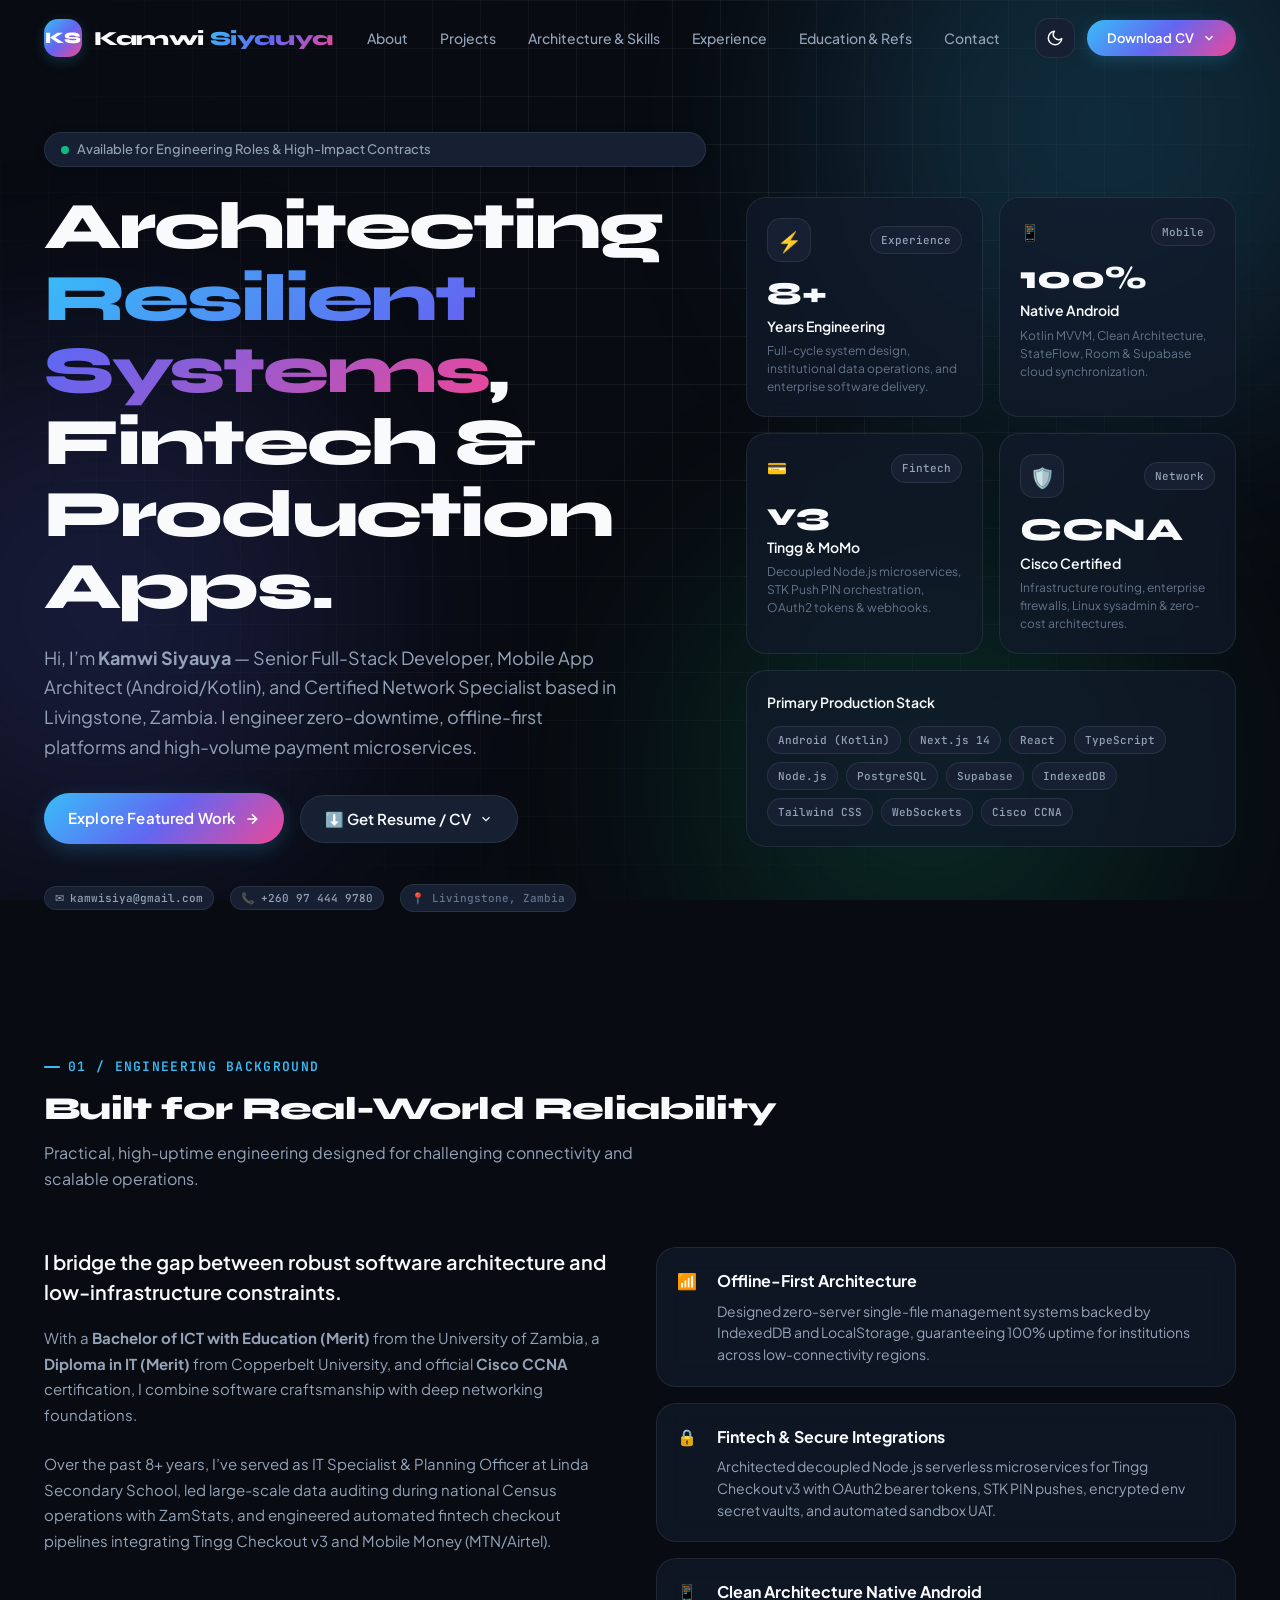
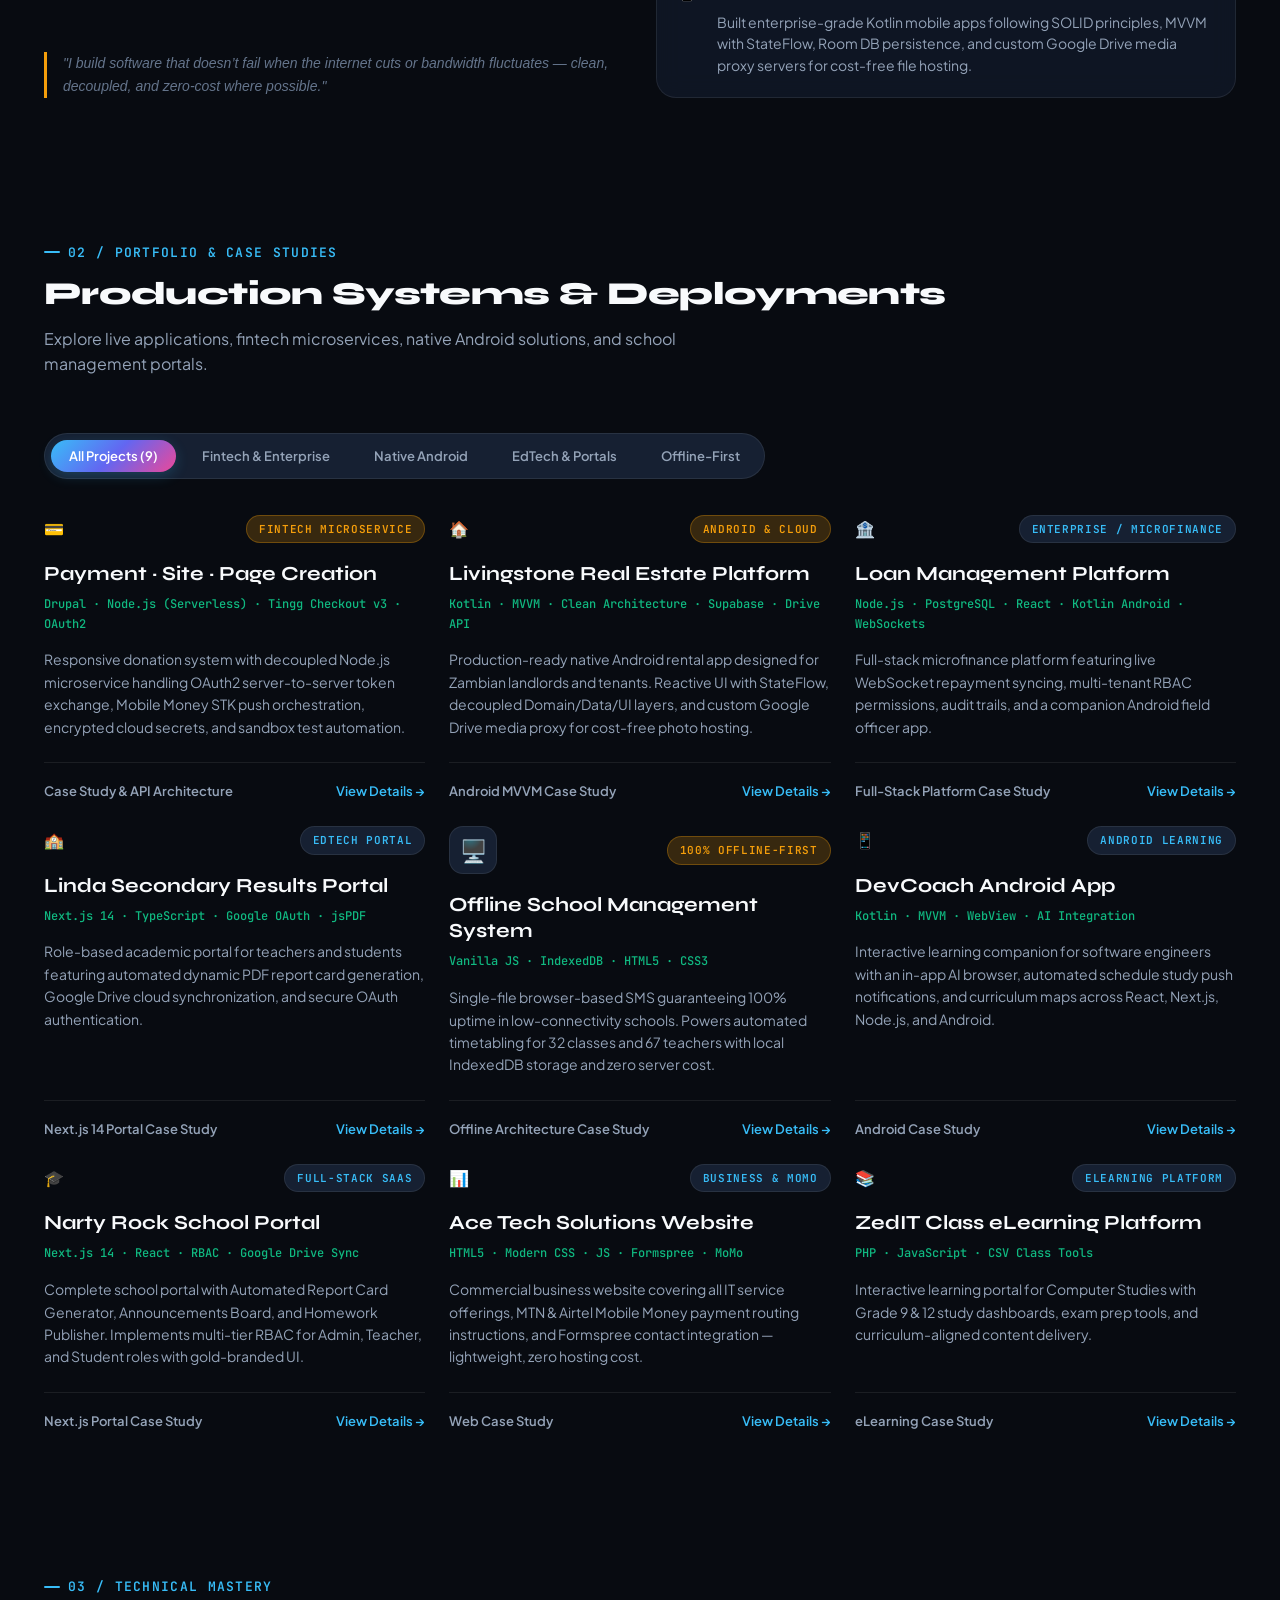
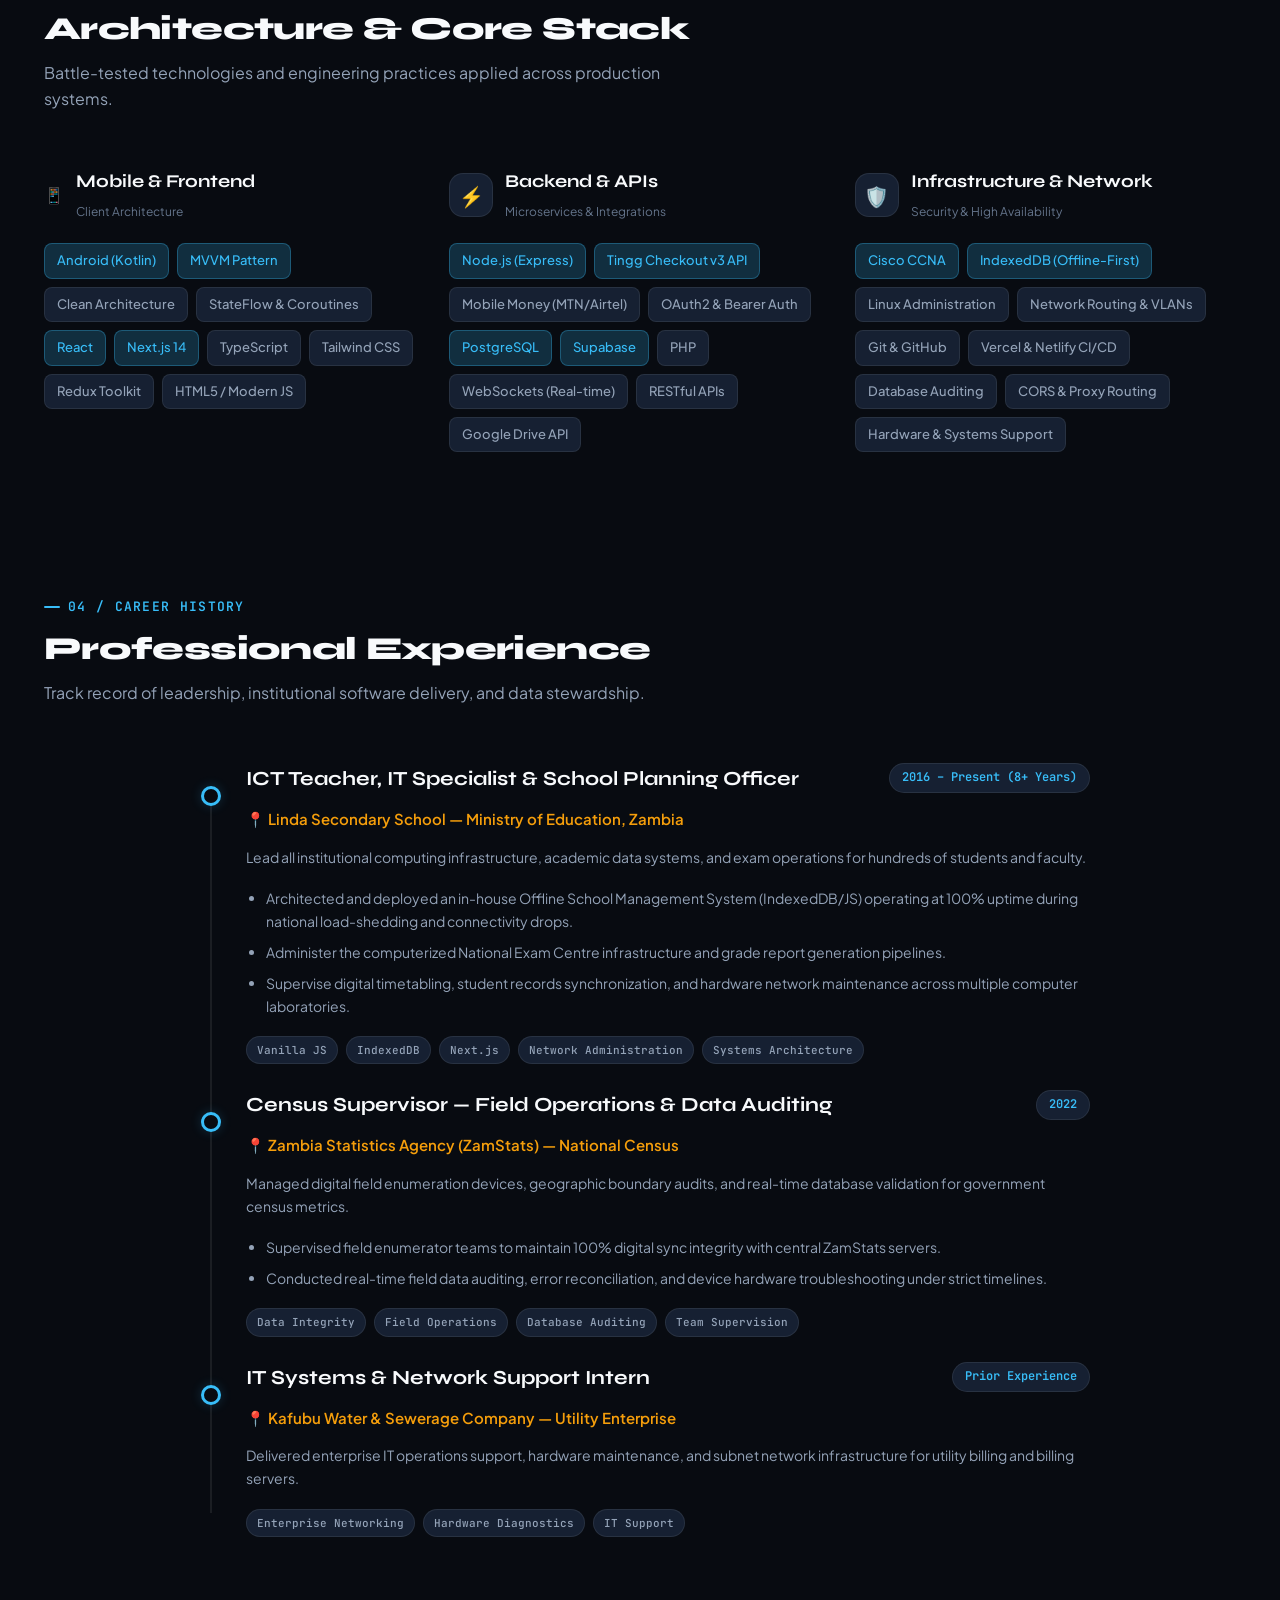
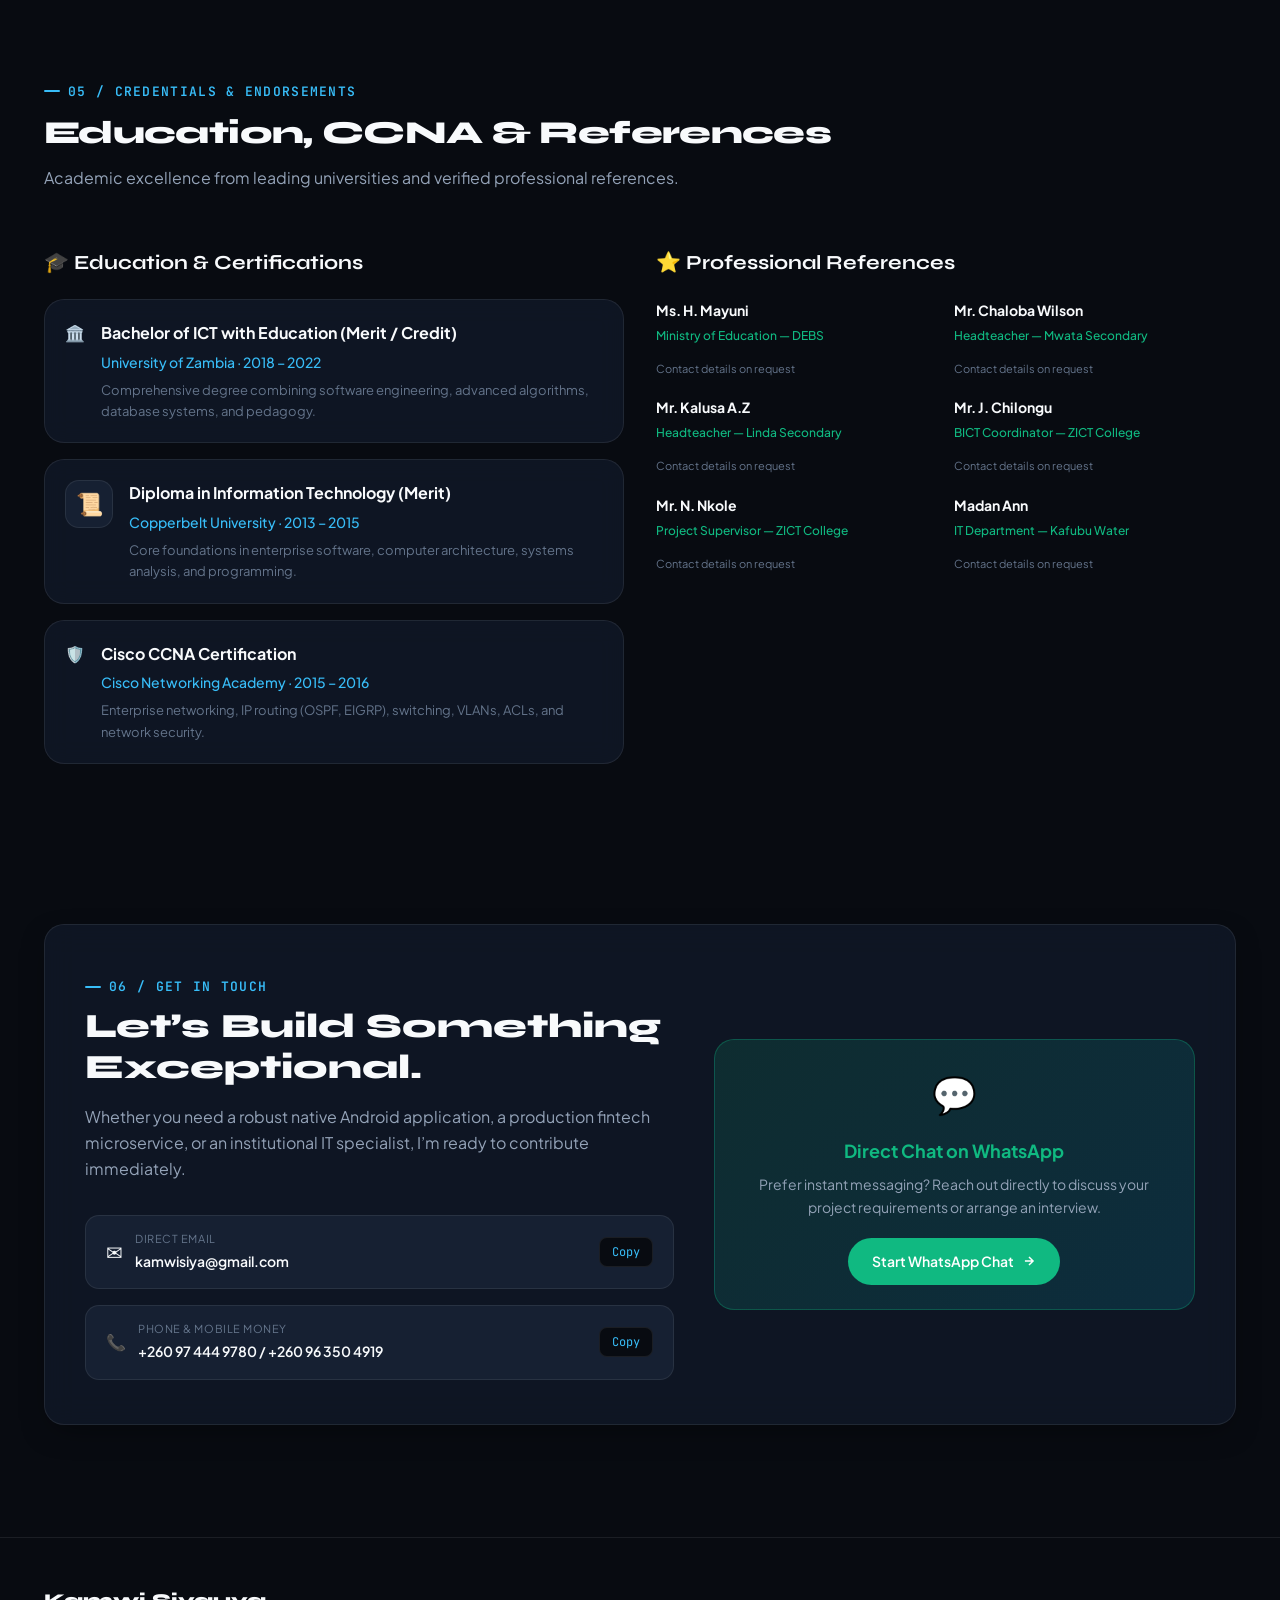
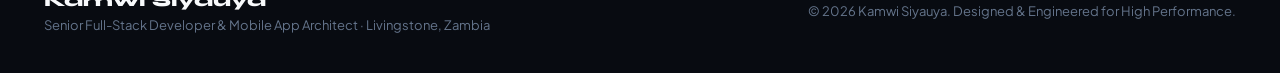
==== commit 536efe93: "fix: remove reference phone numbers, de-duplicate CV CTAs, flatten card-nesting" ====
--- a/index.html
+++ b/index.html
@@ -714,49 +714,37 @@
               <div class="ref-card">
                 <div class="ref-name">Ms. H. Mayuni</div>
                 <div class="ref-title">Ministry of Education — DEBS</div>
-                <button onclick="copyToClipboard('+260977859540', 'Phone copied!')" class="ref-phone-btn">
-                  <span>📞</span> +260 977 859 540
-                </button>
+                <span class="ref-available">Contact details on request</span>
               </div>
 
               <div class="ref-card">
                 <div class="ref-name">Mr. Chaloba Wilson</div>
                 <div class="ref-title">Headteacher — Mwata Secondary</div>
-                <button onclick="copyToClipboard('+260977694982', 'Phone copied!')" class="ref-phone-btn">
-                  <span>📞</span> +260 977 694 982
-                </button>
+                <span class="ref-available">Contact details on request</span>
               </div>
 
               <div class="ref-card">
                 <div class="ref-name">Mr. Kalusa A.Z</div>
                 <div class="ref-title">Headteacher — Linda Secondary</div>
-                <button onclick="copyToClipboard('+260979889122', 'Phone copied!')" class="ref-phone-btn">
-                  <span>📞</span> +260 979 889 122
-                </button>
+                <span class="ref-available">Contact details on request</span>
               </div>
 
               <div class="ref-card">
                 <div class="ref-name">Mr. J. Chilongu</div>
                 <div class="ref-title">BICT Coordinator — ZICT College</div>
-                <button onclick="copyToClipboard('+260955917410', 'Phone copied!')" class="ref-phone-btn">
-                  <span>📞</span> +260 955 917 410
-                </button>
+                <span class="ref-available">Contact details on request</span>
               </div>
 
               <div class="ref-card">
                 <div class="ref-name">Mr. N. Nkole</div>
                 <div class="ref-title">Project Supervisor — ZICT College</div>
-                <button onclick="copyToClipboard('+260976432745', 'Phone copied!')" class="ref-phone-btn">
-                  <span>📞</span> +260 976 432 745
-                </button>
+                <span class="ref-available">Contact details on request</span>
               </div>
 
               <div class="ref-card">
                 <div class="ref-name">Madan Ann</div>
                 <div class="ref-title">IT Department — Kafubu Water</div>
-                <button onclick="copyToClipboard('+260977857463', 'Phone copied!')" class="ref-phone-btn">
-                  <span>📞</span> +260 977 857 463
-                </button>
+                <span class="ref-available">Contact details on request</span>
               </div>
             </div>
           </div>
@@ -805,18 +793,7 @@
                 </button>
               </div>
 
-              <div class="channel-btn">
-                <div class="channel-left">
-                  🌐
-                  <div>
-                    <span class="channel-label">Portfolio Site</span>
-                    <span class="channel-value">project-n2h7n.vercel.app</span>
-                  </div>
-                </div>
-                <button onclick="copyToClipboard('https://project-n2h7n.vercel.app', 'Link copied!')" class="copy-chip-btn">
-                  Copy
-                </button>
-              </div>
+              
             </div>
           </div>
 
@@ -832,19 +809,6 @@
               </a>
             </div>
 
-            <!-- Download CV Block -->
-            <div style="background:var(--bg-surface-elevated); border:1px solid var(--border-subtle); border-radius:var(--radius-lg); padding:24px; text-align:center;">
-              <h5 style="font-size:15px; font-weight:700; color:var(--text-primary); margin-bottom:6px;">Need a copy of my Resume?</h5>
-              <p style="font-size:13px; color:var(--text-muted); margin-bottom:14px;">Instant download formatted for recruiters and hiring managers.</p>
-              <div style="display:flex; justify-content:center; gap:10px;">
-                <a href="cv-dark.html" target="_blank" class="btn-secondary" style="font-size:13px; padding:8px 18px;">
-                  <span>🌙 Dark Theme CV</span>
-                </a>
-                <a href="cv-light.html" target="_blank" class="btn-secondary" style="font-size:13px; padding:8px 18px;">
-                  <span>🖨️ Light Theme CV</span>
-                </a>
-              </div>
-            </div>
           </div>
         </div>
       </div>
--- a/style.css
+++ b/style.css
@@ -285,7 +285,7 @@
 .nav-actions {
   display: flex;
   align-items: center;
-  gap: 14px;
+  gap: 12px;
 }
 
 .theme-toggle-btn {
@@ -332,11 +332,15 @@
   font-size: 13px;
   font-weight: 600;
   letter-spacing: 0.01em;
+  transition: var(--transition-bounce);
+  box-shadow: 0 4px 16px var(--accent-cyan-glow);
+}
+
 /* ==========================================================================
    HERO SECTION & BENTO
    ========================================================================== */
 .hero-section {
-  padding: 160px 0 100px;
+  padding: 132px 0 72px;
   position: relative;
   overflow: hidden;
 }
@@ -344,7 +348,7 @@
 .hero-layout {
   display: grid;
   grid-template-columns: 1.15fr 0.85fr;
-  gap: 48px;
+  gap: 40px;
   align-items: center;
 }
 
@@ -357,7 +361,7 @@
 .hero-status-pill {
   display: inline-flex;
   align-items: center;
-  gap: 10px;
+  gap: 8px;
   padding: 6px 16px;
   background: var(--bg-surface-elevated);
   border: 1px solid var(--border-subtle);
@@ -402,7 +406,7 @@
 }
 
 .hero-subtitle {
-  font-size: 17.5px;
+  font-size: 18px;
   line-height: 1.65;
   color: var(--text-secondary);
   margin-bottom: 32px;
@@ -420,8 +424,8 @@
 .btn-primary {
   display: inline-flex;
   align-items: center;
-  gap: 10px;
-  padding: 14px 28px;
+  gap: 8px;
+  padding: 13px 24px;
   border-radius: var(--radius-full);
   background: var(--gradient-accent);
   color: #ffffff;
@@ -440,8 +444,8 @@
 .btn-secondary {
   display: inline-flex;
   align-items: center;
-  gap: 10px;
-  padding: 14px 26px;
+  gap: 8px;
+  padding: 13px 24px;
   border-radius: var(--radius-full);
   background: var(--bg-surface-elevated);
   border: 1px solid var(--border-subtle);
@@ -488,16 +492,20 @@
 .cv-menu-item {
   display: flex;
   align-items: center;
-  gap: 10px;
+  gap: 8px;
   padding: 10px 14px;
   border-radius: var(--radius-sm);
   font-size: 13px;
   font-weight: 500;
+  color: var(--text-secondary);
+  transition: var(--transition-smooth);
+}
+
 /* Hero Bento Grid */
 .hero-bento-grid {
   display: grid;
   grid-template-columns: repeat(2, 1fr);
-  gap: 18px;
+  gap: 16px;
 }
 
 .bento-card {
@@ -506,7 +514,7 @@
   -webkit-backdrop-filter: blur(12px);
   border: 1px solid var(--border-subtle);
   border-radius: var(--radius-lg);
-  padding: 24px;
+  padding: 20px;
   transition: var(--transition-smooth);
   position: relative;
   overflow: hidden;
@@ -582,7 +590,7 @@
 .stack-tags-scroll {
   display: flex;
   flex-wrap: wrap;
-  gap: 6px;
+  gap: 8px;
   margin-top: 12px;
 }
 
@@ -607,7 +615,7 @@
    SECTION HEADINGS & ABOUT
    ========================================================================== */
 .section {
-  padding: 100px 0;
+  padding: 72px 0;
   position: relative;
 }
 
@@ -641,11 +649,11 @@
 
 .section-title {
   font-family: var(--font-display);
-  font-size: clamp(32px, 4vw, 44px);
+  font-size: 32px;
   font-weight: 800;
   letter-spacing: -0.02em;
   color: var(--text-primary);
-  line-height: 1.15;
+  line-height: 1.2;
 }
 
 .section-desc {
@@ -658,16 +666,15 @@
 .about-grid {
   display: grid;
   grid-template-columns: 1fr 1fr;
-  gap: 36px;
+  gap: 32px;
   align-items: stretch;
 }
 
 .about-bio-card {
-  background: var(--bg-card);
-  border: 1px solid var(--border-subtle);
-  border-radius: var(--radius-lg);
-  padding: 36px;
-  backdrop-filter: blur(12px);
+  background: transparent;
+  border: none;
+  padding: 0;
+  backdrop-filter: none;
   display: flex;
   flex-direction: column;
   justify-content: space-between;
@@ -693,6 +700,10 @@
   padding-left: 16px;
   font-style: italic;
   color: var(--text-muted);
+  font-size: 14px;
+  margin-top: auto;
+}
+
 /* ==========================================================================
    PROJECTS SECTION & INTERACTIVE TABS
    ========================================================================== */
@@ -700,7 +711,7 @@
   display: flex;
   flex-wrap: wrap;
   align-items: center;
-  gap: 10px;
+  gap: 8px;
   margin-bottom: 36px;
   padding: 6px;
   background: var(--bg-surface-elevated);
@@ -731,14 +742,14 @@
 .projects-grid {
   display: grid;
   grid-template-columns: repeat(auto-fill, minmax(360px, 1fr));
-  gap: 28px;
+  gap: 24px;
 }
 
 .project-card {
   background: var(--bg-card);
   border: 1px solid var(--border-subtle);
   border-radius: var(--radius-lg);
-  padding: 28px;
+  padding: 24px;
   backdrop-filter: blur(14px);
   display: flex;
   flex-direction: column;
@@ -837,13 +848,13 @@
 .project-action-link {
   display: inline-flex;
   align-items: center;
-  gap: 6px;
+  gap: 8px;
   color: var(--accent-cyan);
   transition: var(--transition-smooth);
 }
 
 .project-card:hover .project-action-link {
-  gap: 10px;
+  gap: 8px;
   color: #38bdf8;
 }
 
@@ -860,7 +871,7 @@
   background: var(--bg-card);
   border: 1px solid var(--border-subtle);
   border-radius: var(--radius-lg);
-  padding: 30px;
+  padding: 24px;
   backdrop-filter: blur(12px);
   transition: var(--transition-smooth);
 }
@@ -874,7 +885,7 @@
 .skill-cat-header {
   display: flex;
   align-items: center;
-  gap: 14px;
+  gap: 12px;
   margin-bottom: 20px;
 }
 
@@ -910,7 +921,7 @@
   position: relative;
   display: flex;
   flex-direction: column;
-  gap: 28px;
+  gap: 24px;
   max-width: 900px;
   margin: 0 auto;
 }
@@ -946,7 +957,7 @@
   background: var(--bg-card);
   border: 1px solid var(--border-subtle);
   border-radius: var(--radius-lg);
-  padding: 30px;
+  padding: 24px;
   backdrop-filter: blur(12px);
   transition: var(--transition-smooth);
 }
@@ -991,7 +1002,7 @@
   margin-bottom: 14px;
   display: flex;
   align-items: center;
-  gap: 6px;
+  gap: 8px;
 }
 
 .timeline-desc {
@@ -1026,10 +1037,10 @@
   background: var(--bg-card);
   border: 1px solid var(--border-subtle);
   border-radius: var(--radius-lg);
-  padding: 24px;
+  padding: 20px;
   backdrop-filter: blur(12px);
   display: flex;
-  gap: 18px;
+  gap: 16px;
   margin-bottom: 16px;
   transition: var(--transition-smooth);
 }
@@ -1060,14 +1071,14 @@
 }
 
 .edu-school {
-  font-size: 13.5px;
+  font-size: 14px;
   color: var(--accent-cyan);
   font-weight: 500;
   margin-bottom: 6px;
 }
 
 .edu-detail {
-  font-size: 12.5px;
+  font-size: 13px;
   color: var(--text-muted);
 }
 
@@ -1104,15 +1115,13 @@
   margin-bottom: 8px;
 }
 
-.ref-phone-btn {
+.ref-available {
   display: inline-flex;
   align-items: center;
-  gap: 6px;
-  font-family: var(--font-mono);
   font-size: 11px;
   color: var(--text-muted);
-  background: var(--bg-surface-elevated);
-  padding: 4px 8px;
+}
+
 /* ==========================================================================
    CONTACT SECTION & FOOTER
    ========================================================================== */
@@ -1120,11 +1129,11 @@
   background: var(--bg-card);
   border: 1px solid var(--border-subtle);
   border-radius: var(--radius-lg);
-  padding: 56px 48px;
+  padding: 44px 40px;
   backdrop-filter: blur(16px);
   display: grid;
   grid-template-columns: 1.1fr 0.9fr;
-  gap: 48px;
+  gap: 40px;
   box-shadow: var(--shadow-md);
 }
 
@@ -1171,7 +1180,7 @@
 .channel-left {
   display: flex;
   align-items: center;
-  gap: 14px;
+  gap: 12px;
 }
 
 .channel-icon {
@@ -1219,7 +1228,7 @@
   background: linear-gradient(135deg, rgba(16, 185, 129, 0.15) 0%, rgba(6, 182, 212, 0.15) 100%);
   border: 1px solid rgba(16, 185, 129, 0.3);
   border-radius: var(--radius-lg);
-  padding: 28px;
+  padding: 24px;
   text-align: center;
   transition: var(--transition-bounce);
 }
@@ -1237,7 +1246,7 @@
 }
 
 .whatsapp-card p {
-  font-size: 13.5px;
+  font-size: 14px;
   color: var(--text-secondary);
   margin-bottom: 18px;
 }
@@ -1261,9 +1270,9 @@
 }
 
 footer {
-  padding: 60px 0 40px;
+  padding: 48px 0 36px;
   border-top: 1px solid var(--border-subtle);
-  margin-top: 60px;
+  margin-top: 40px;
 }
 
 .footer-inner {
@@ -1296,12 +1305,12 @@
   border: 1px solid var(--accent-cyan);
   padding: 12px 22px;
   border-radius: var(--radius-md);
-  font-size: 13.5px;
+  font-size: 14px;
   font-weight: 600;
   box-shadow: var(--shadow-md);
   display: flex;
   align-items: center;
-  gap: 10px;
+  gap: 8px;
   transform: translateY(100px);
   opacity: 0;
   pointer-events: none;
@@ -1366,7 +1375,7 @@
 @media (max-width: 768px) {
   .nav-links, .btn-nav-cta { display: none; }
   .mobile-menu-btn { display: flex; }
-  .hero-section { padding: 120px 0 60px; }
+  .hero-section { padding: 104px 0 56px; }
   .hero-bento-grid { grid-template-columns: 1fr; }
   .bento-wide { grid-column: span 1; }
   .skills-bento-layout { grid-template-columns: 1fr; }
@@ -1374,25 +1383,15 @@
   .ref-grid { grid-template-columns: 1fr; }
 }
 
-  border-radius: var(--radius-sm);
-  border: 1px solid var(--border-subtle);
-  transition: var(--transition-smooth);
-}
-
-.ref-phone-btn:hover {
-  color: var(--text-primary);
-  border-color: var(--border-focus);
-}
-
 .skill-chip {
   display: inline-flex;
   align-items: center;
-  gap: 6px;
+  gap: 8px;
   padding: 6px 12px;
   border-radius: var(--radius-sm);
   background: var(--bg-surface-elevated);
   border: 1px solid var(--border-subtle);
-  font-size: 12.5px;
+  font-size: 13px;
   font-weight: 500;
   color: var(--text-secondary);
   transition: var(--transition-smooth);
@@ -1411,10 +1410,6 @@
   background: var(--accent-cyan-glow);
 }
 
-  font-size: 14px;
-  margin-top: auto;
-}
-
 .about-feature-boxes {
   display: flex;
   flex-direction: column;
@@ -1425,7 +1420,7 @@
   background: var(--bg-card);
   border: 1px solid var(--border-subtle);
   border-radius: var(--radius-lg);
-  padding: 24px;
+  padding: 20px;
   backdrop-filter: blur(12px);
   display: flex;
   gap: 20px;
@@ -1459,22 +1454,14 @@
 }
 
 .feature-content p {
-  font-size: 13.5px;
+  font-size: 14px;
   color: var(--text-secondary);
   line-height: 1.55;
 }
 
-  color: var(--text-secondary);
-  transition: var(--transition-smooth);
-}
-
 .cv-menu-item:hover {
   background: var(--bg-surface-elevated);
   color: var(--text-primary);
-}
-
-  transition: var(--transition-bounce);
-  box-shadow: 0 4px 16px var(--accent-cyan-glow);
 }
 
 .btn-nav-cta:hover {
@@ -1501,3 +1488,11 @@
   background: none;
   cursor: pointer;
 }
+/* Clean up cards */
+.project-card, .skill-category-card, .timeline-card, .ref-card {
+  background: transparent;
+  border: none;
+  border-radius: 0;
+  padding: 0;
+  backdrop-filter: none;
+}
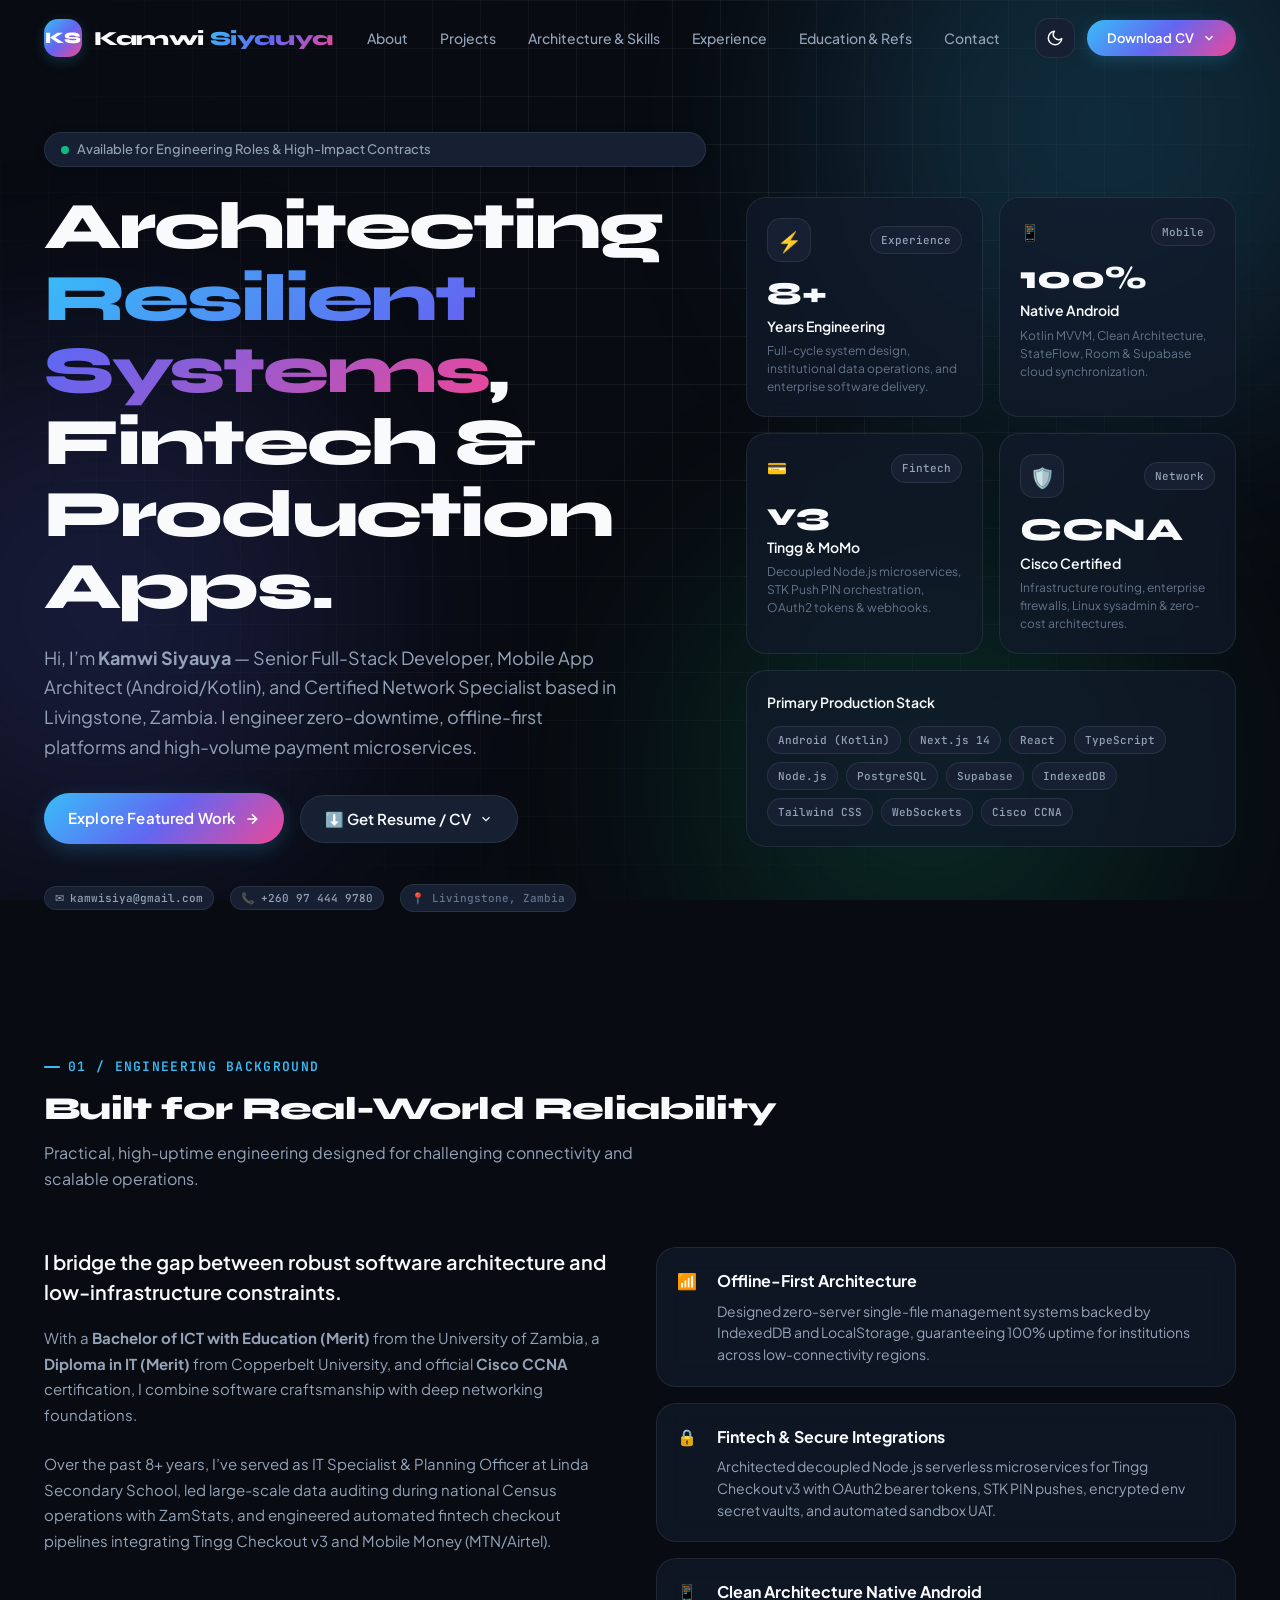
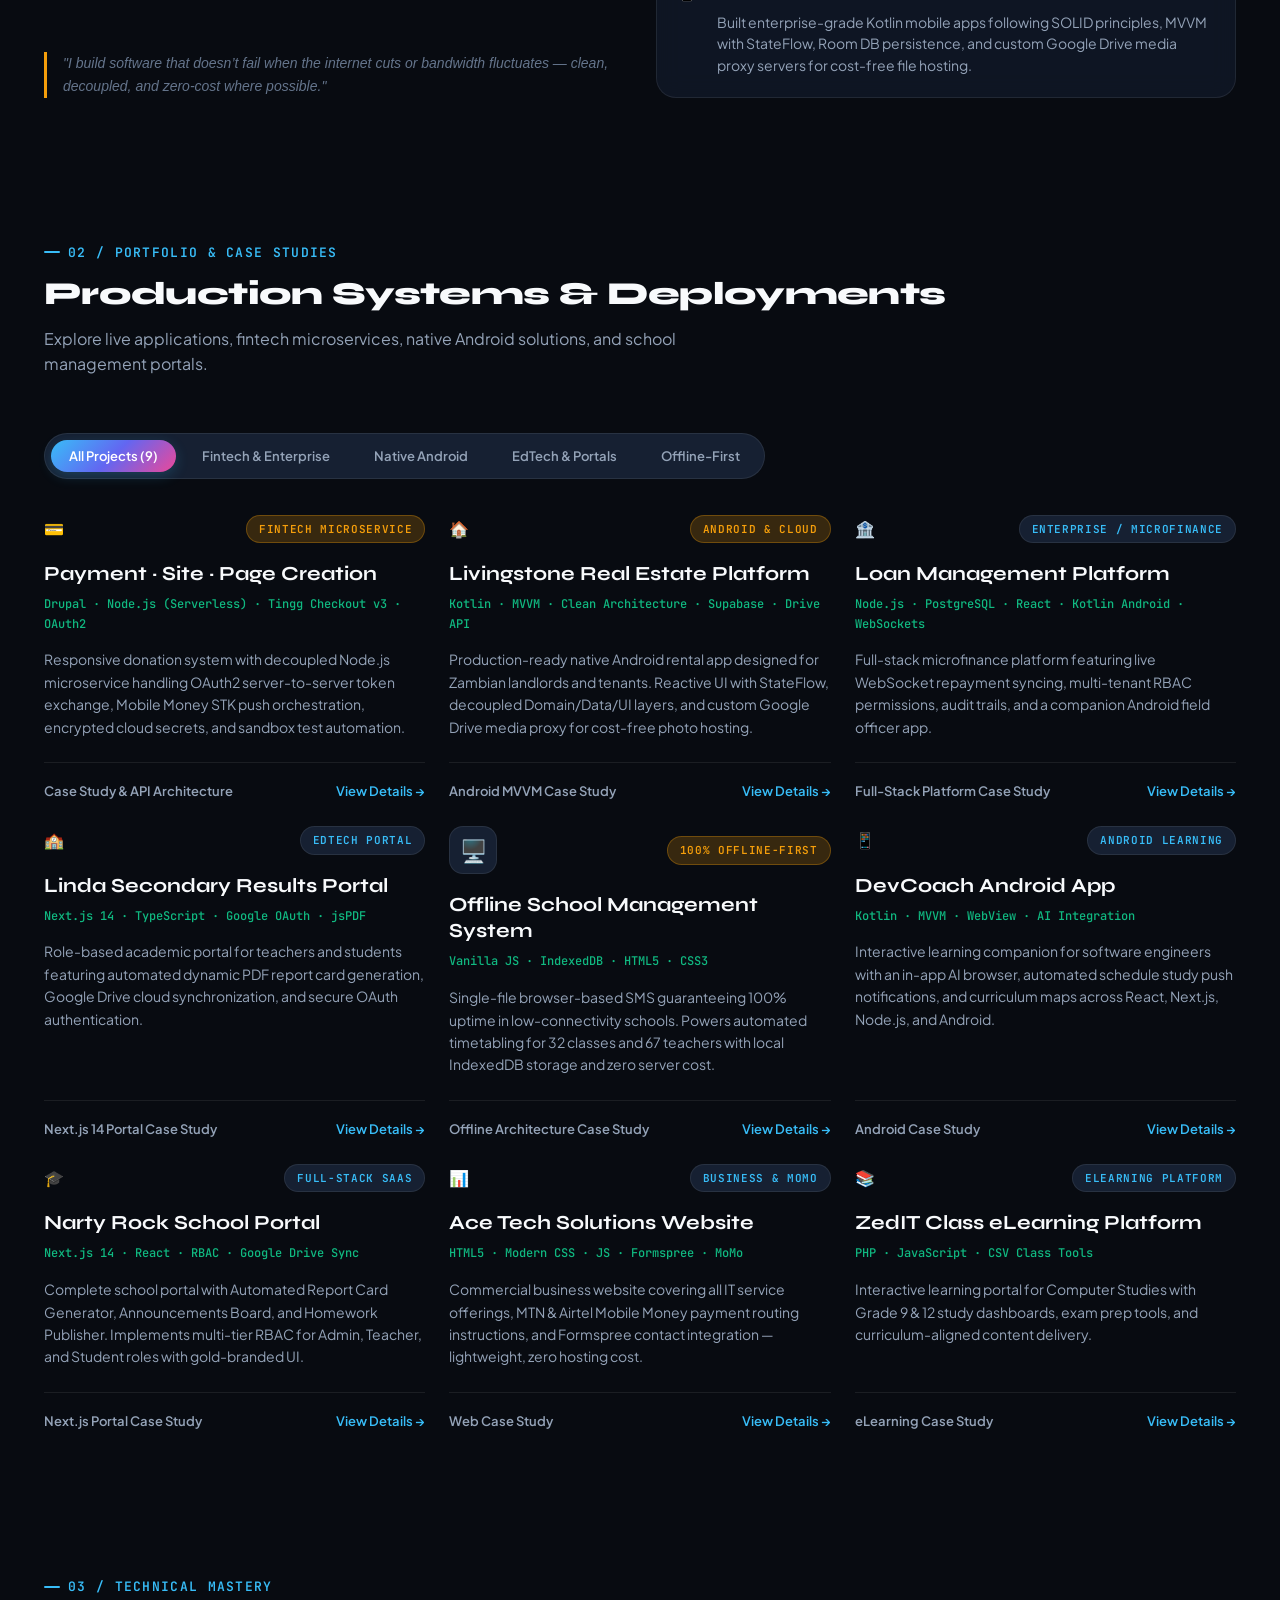
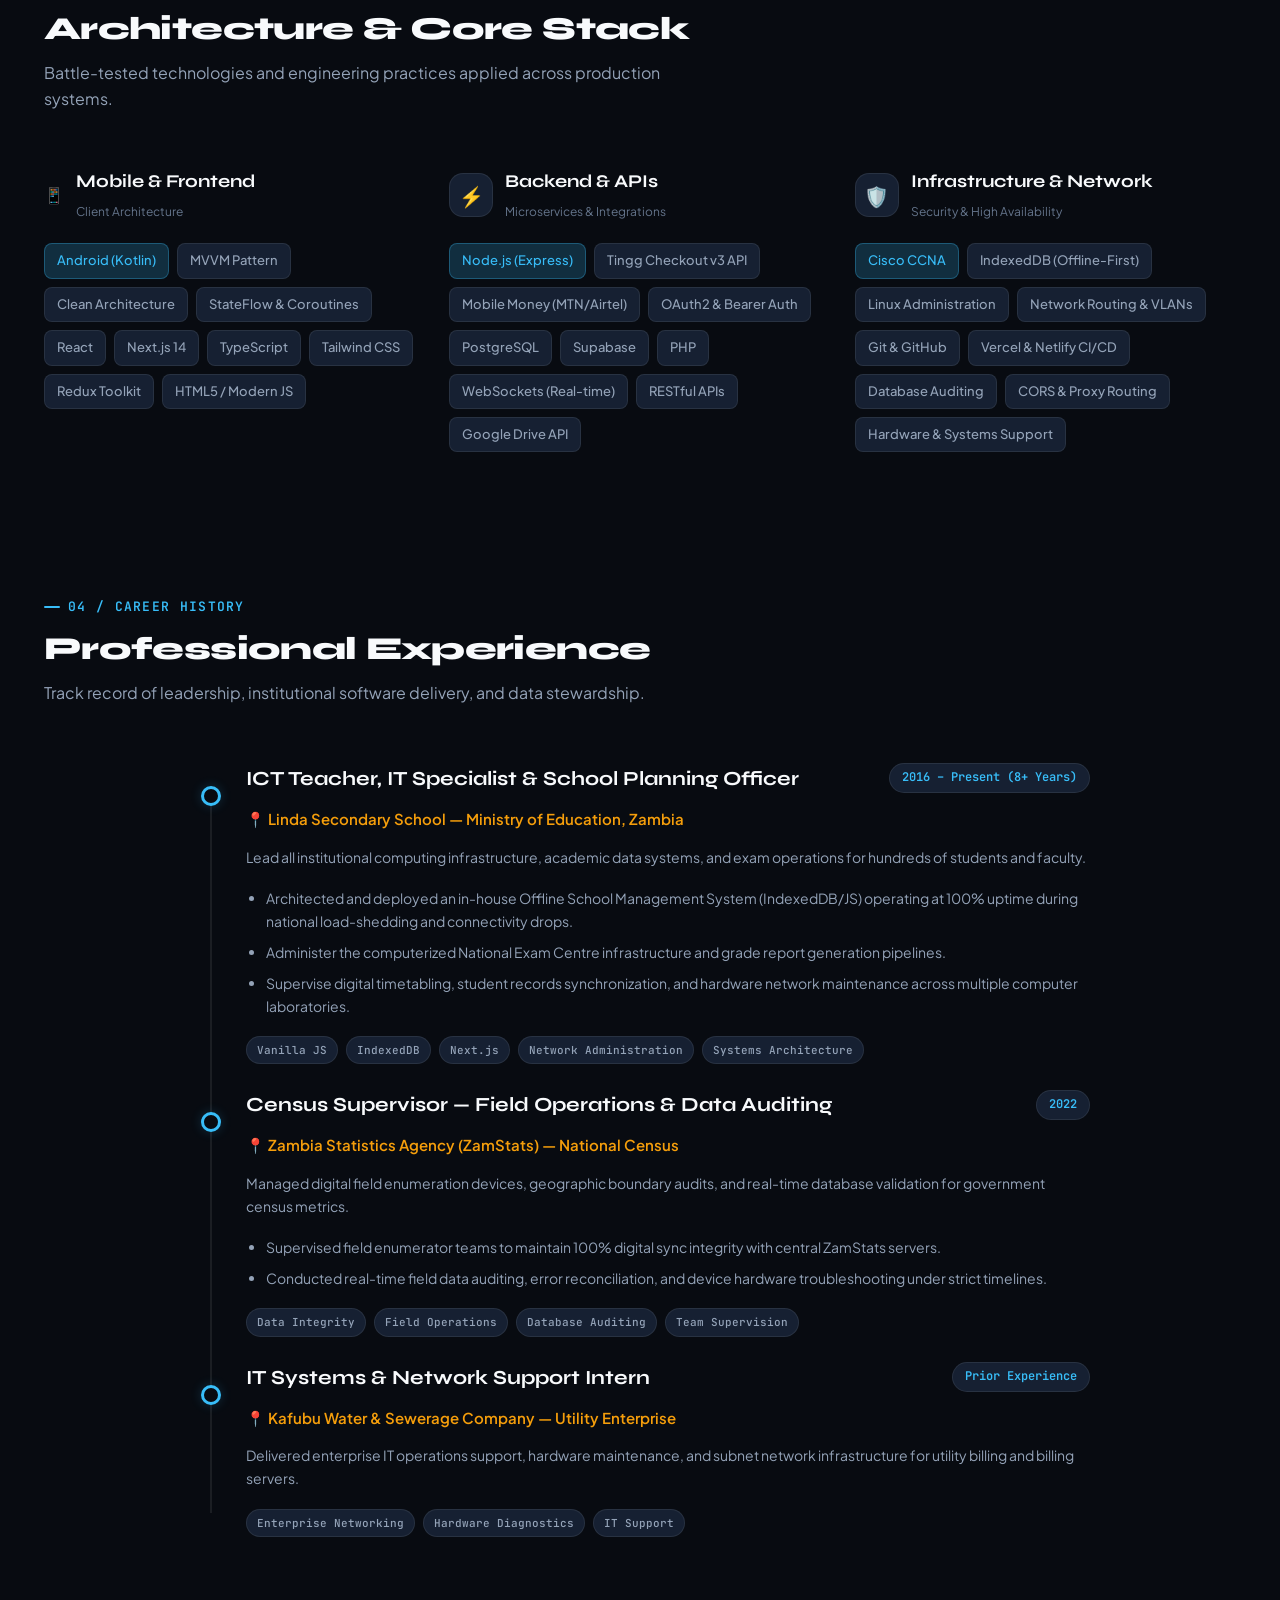
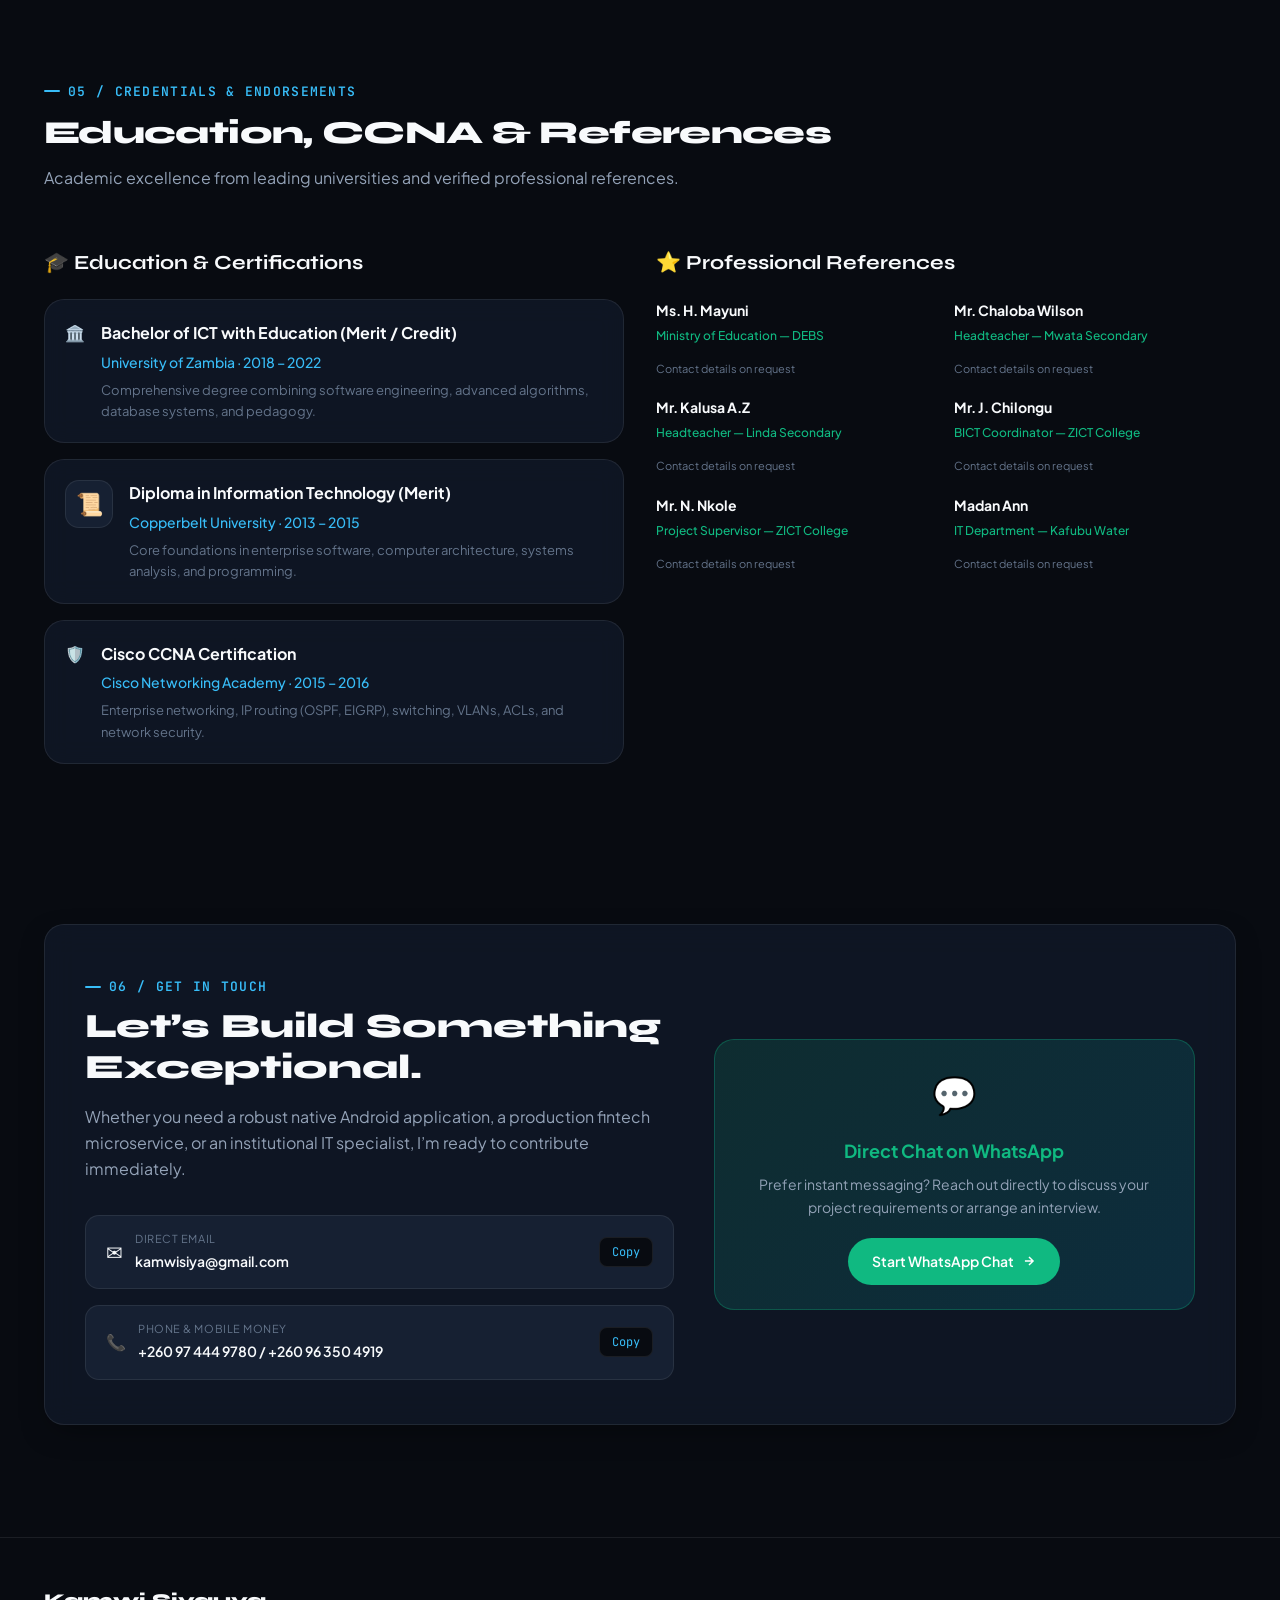
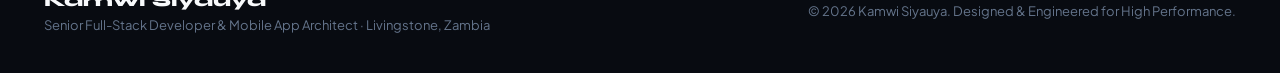
==== commit 83c0cce4: "style: single primary badge per skill card, fix highlight tag-badge styling" ====
--- a/index.html
+++ b/index.html
@@ -509,11 +509,11 @@
             </div>
             <div class="skill-chips-list">
               <span class="skill-chip highlight">Android (Kotlin)</span>
-              <span class="skill-chip highlight">MVVM Pattern</span>
+              <span class="skill-chip">MVVM Pattern</span>
               <span class="skill-chip">Clean Architecture</span>
               <span class="skill-chip">StateFlow &amp; Coroutines</span>
-              <span class="skill-chip highlight">React</span>
-              <span class="skill-chip highlight">Next.js 14</span>
+              <span class="skill-chip">React</span>
+              <span class="skill-chip">Next.js 14</span>
               <span class="skill-chip">TypeScript</span>
               <span class="skill-chip">Tailwind CSS</span>
               <span class="skill-chip">Redux Toolkit</span>
@@ -532,11 +532,11 @@
             </div>
             <div class="skill-chips-list">
               <span class="skill-chip highlight">Node.js (Express)</span>
-              <span class="skill-chip highlight">Tingg Checkout v3 API</span>
+              <span class="skill-chip">Tingg Checkout v3 API</span>
               <span class="skill-chip">Mobile Money (MTN/Airtel)</span>
               <span class="skill-chip">OAuth2 &amp; Bearer Auth</span>
-              <span class="skill-chip highlight">PostgreSQL</span>
-              <span class="skill-chip highlight">Supabase</span>
+              <span class="skill-chip">PostgreSQL</span>
+              <span class="skill-chip">Supabase</span>
               <span class="skill-chip">PHP</span>
               <span class="skill-chip">WebSockets (Real-time)</span>
               <span class="skill-chip">RESTful APIs</span>
@@ -555,7 +555,7 @@
             </div>
             <div class="skill-chips-list">
               <span class="skill-chip highlight">Cisco CCNA</span>
-              <span class="skill-chip highlight">IndexedDB (Offline-First)</span>
+              <span class="skill-chip">IndexedDB (Offline-First)</span>
               <span class="skill-chip">Linux Administration</span>
               <span class="skill-chip">Network Routing &amp; VLANs</span>
               <span class="skill-chip">Git &amp; GitHub</span>
--- a/style.css
+++ b/style.css
@@ -611,6 +611,11 @@
   color: var(--accent-cyan);
 }
 
+.tag-badge.highlight {
+  border-color: rgba(56, 189, 248, 0.35);
+  color: var(--accent-cyan);
+}
+
 /* ==========================================================================
    SECTION HEADINGS & ABOUT
    ========================================================================== */
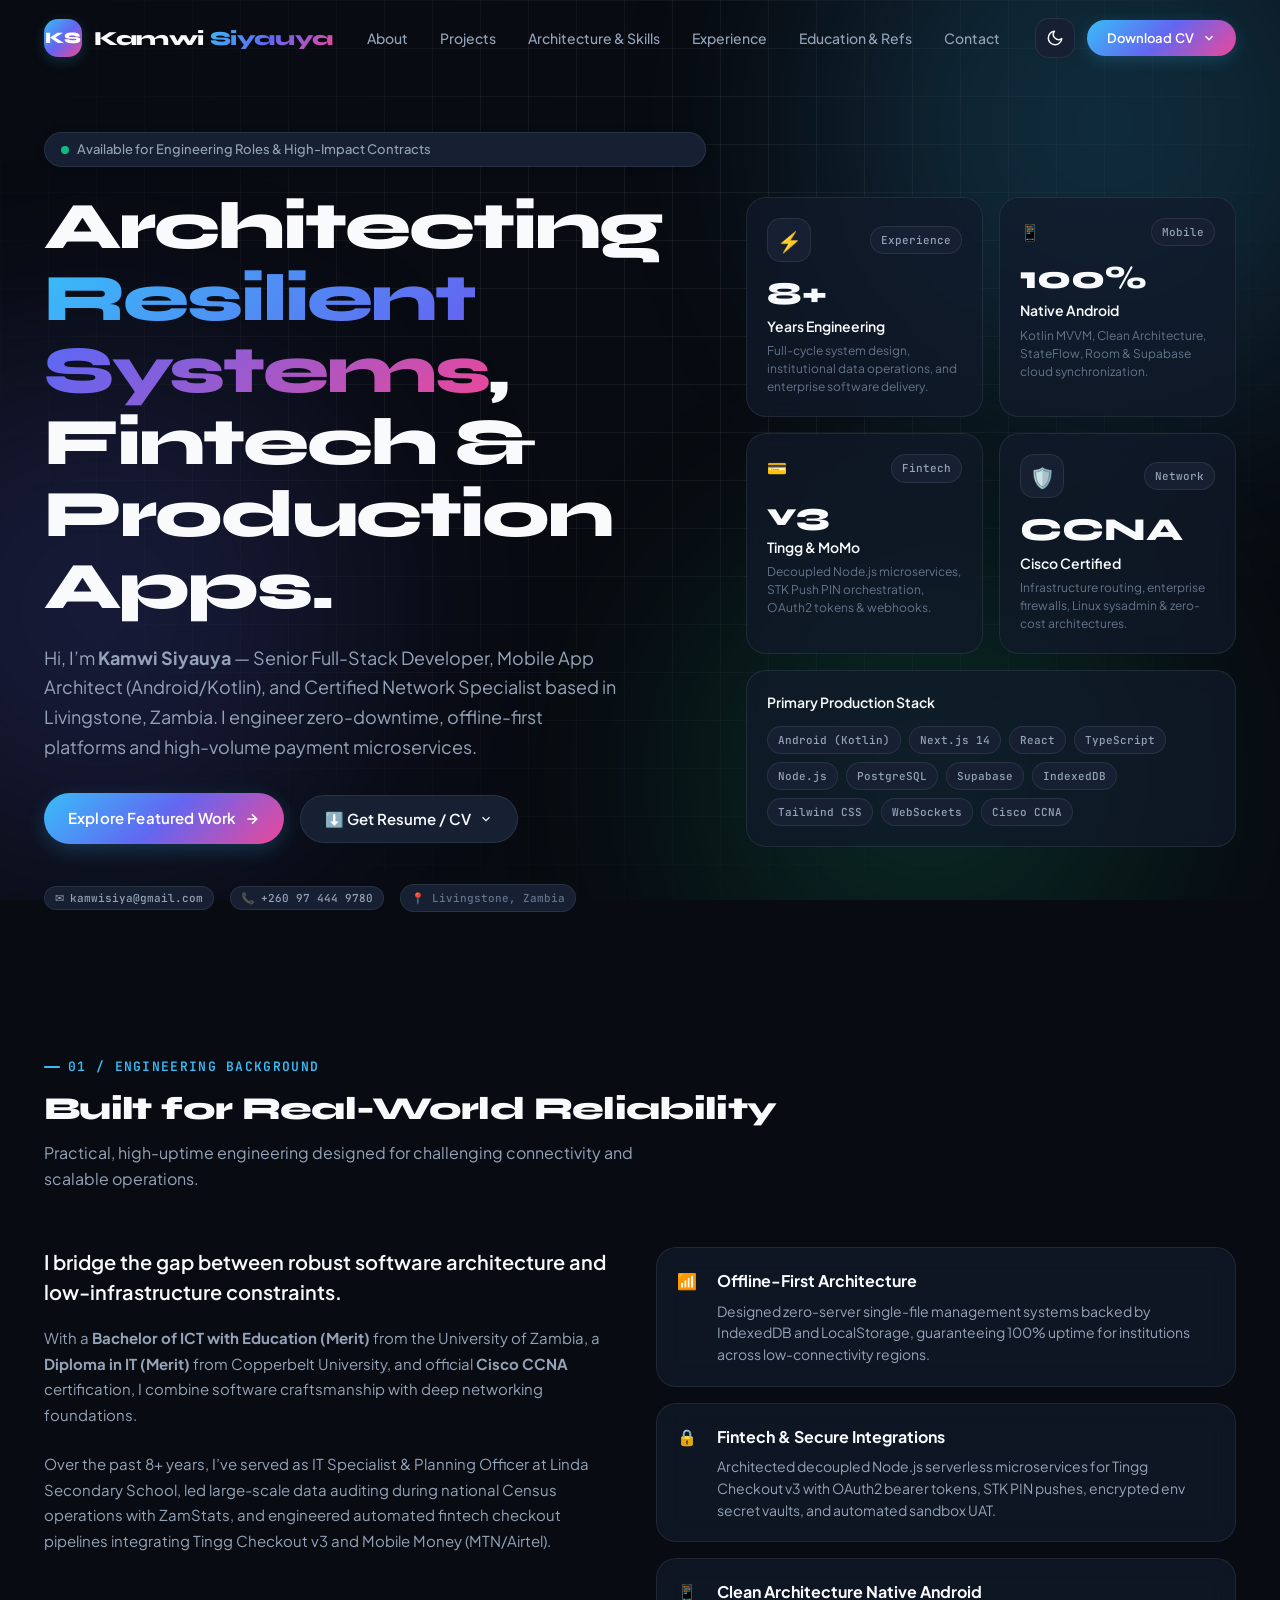
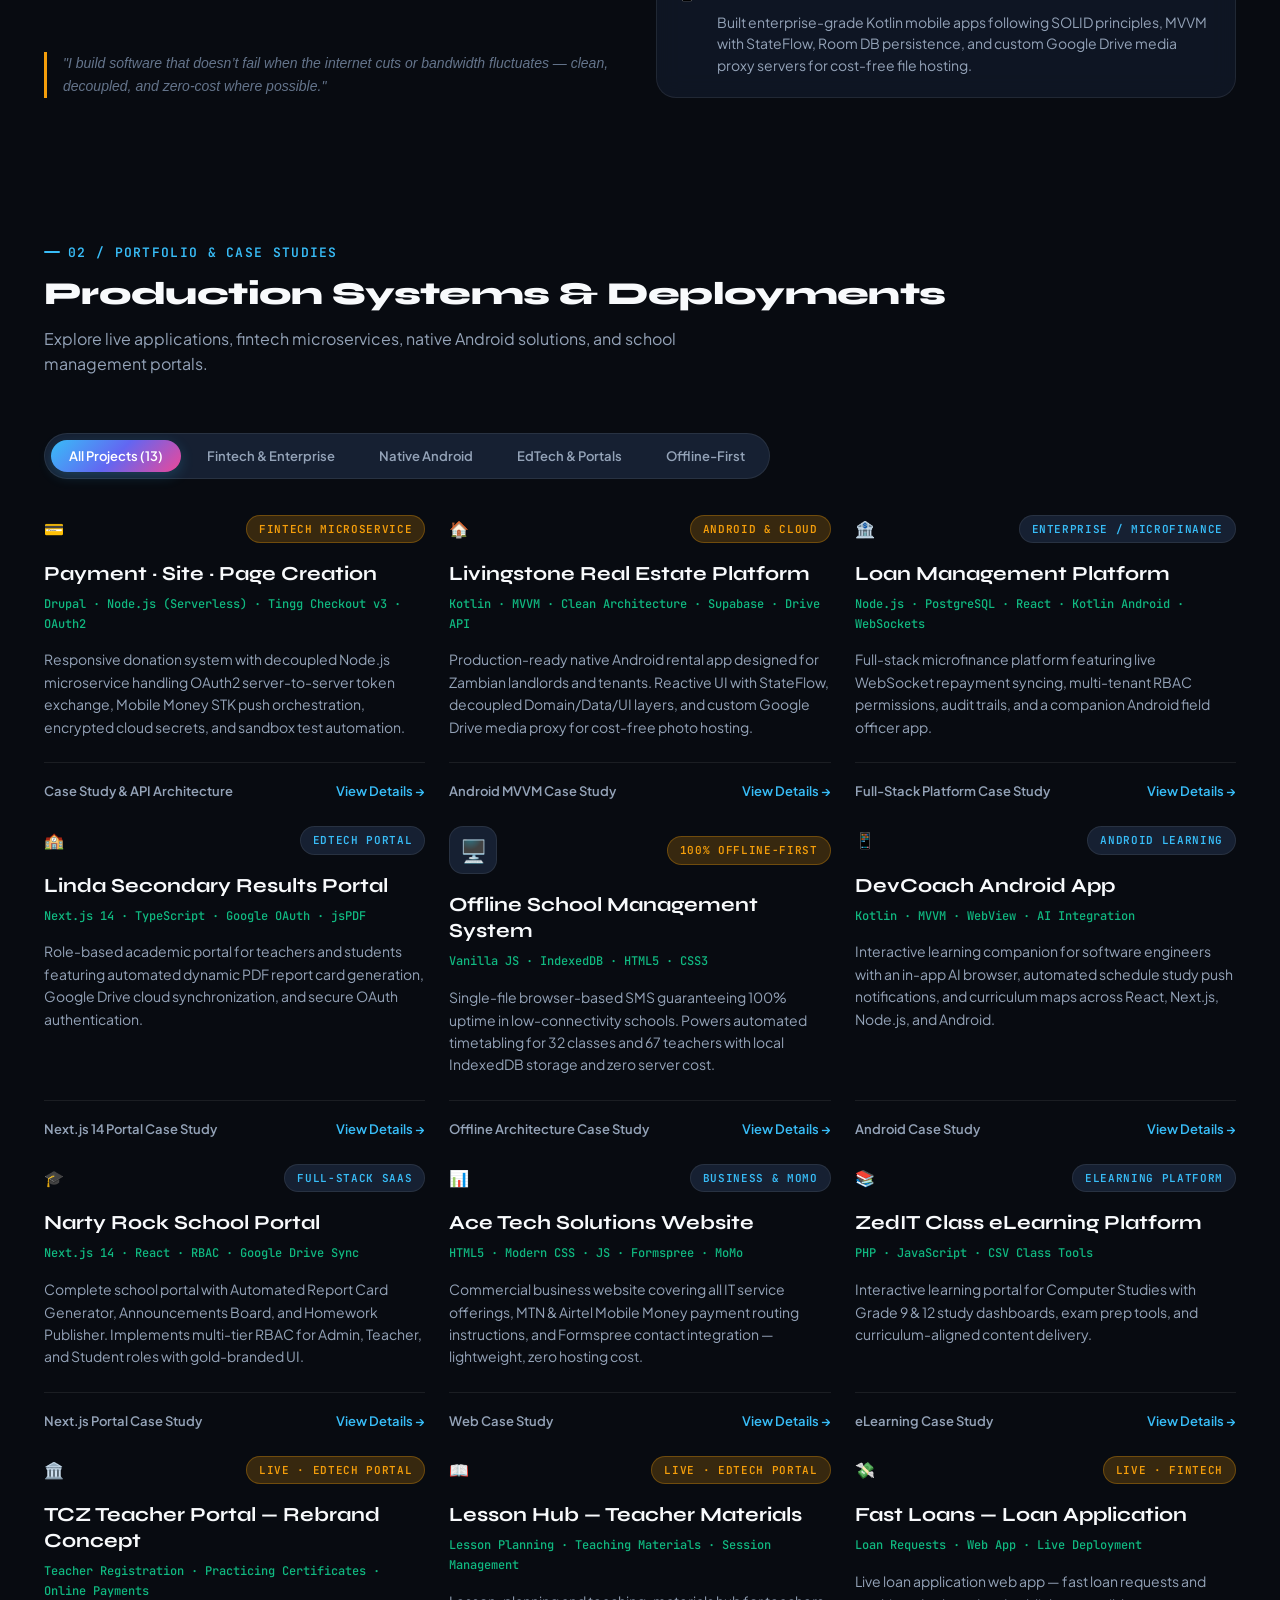
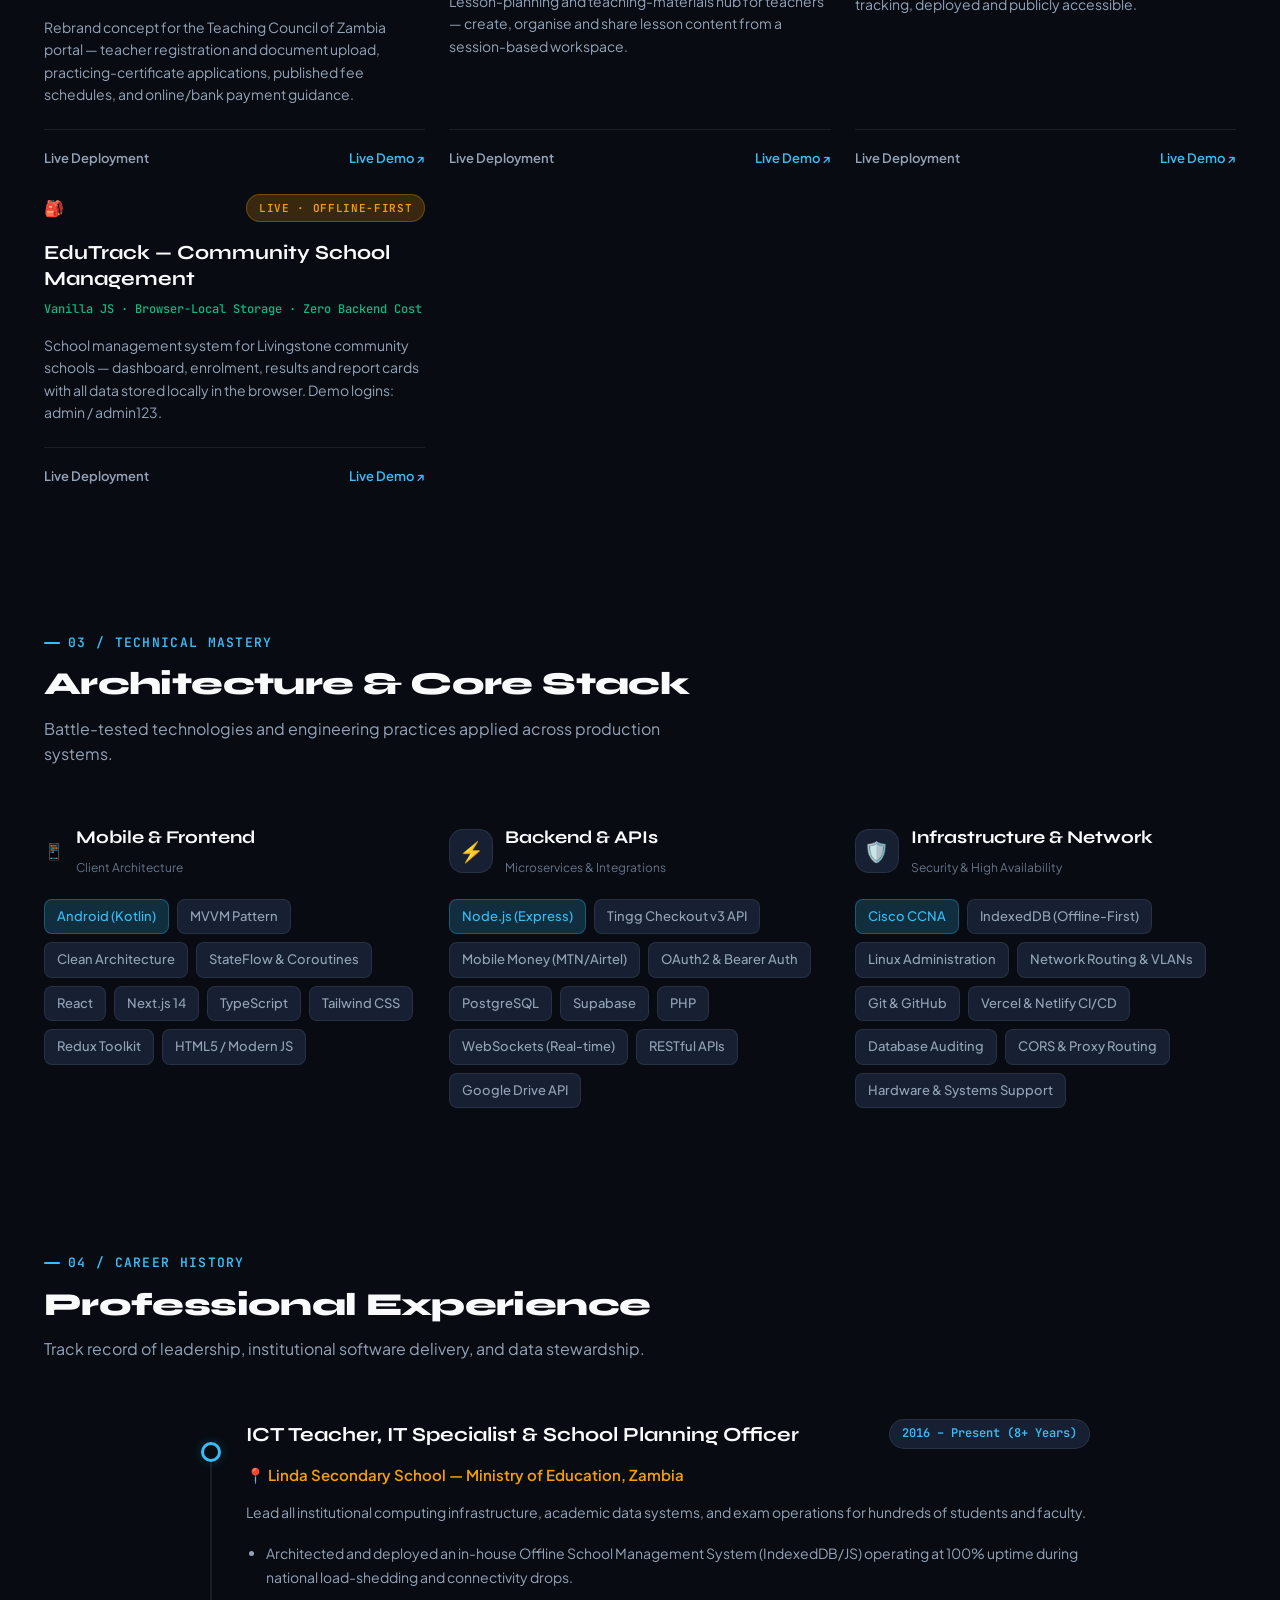
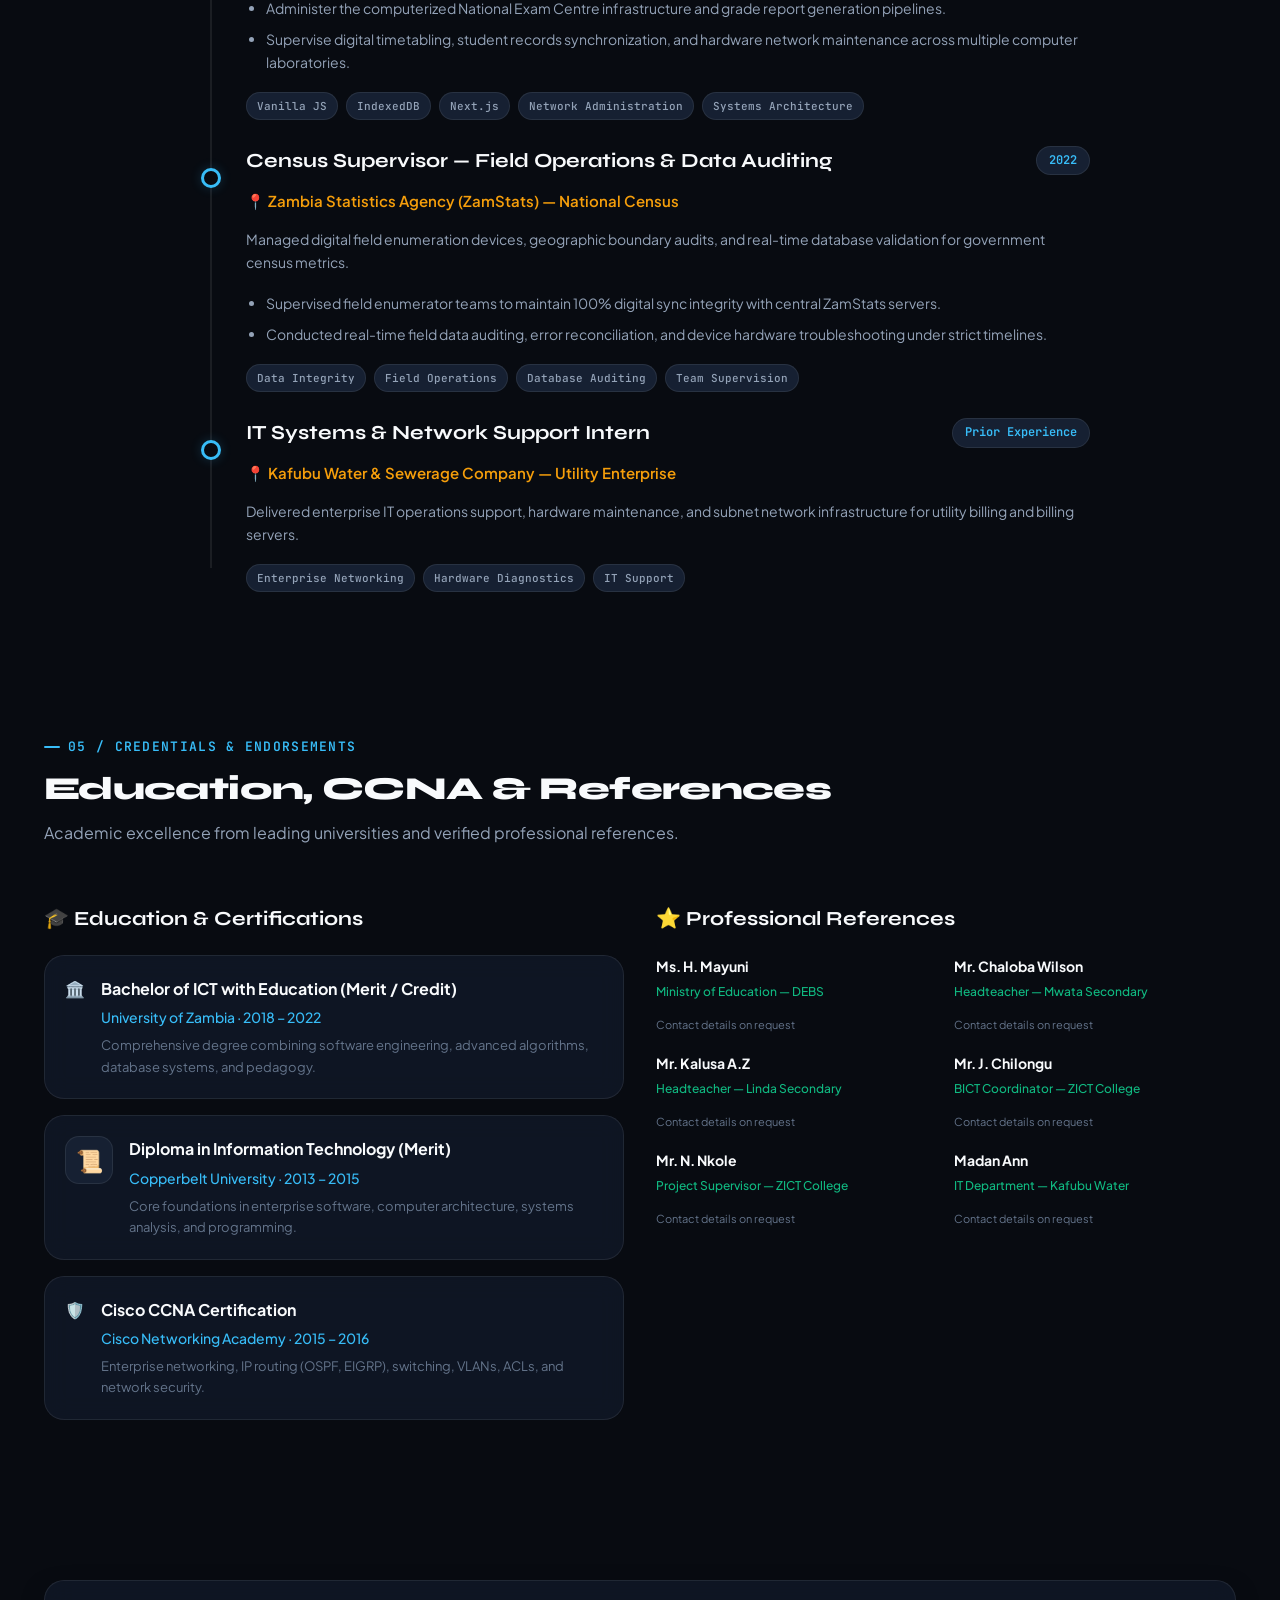
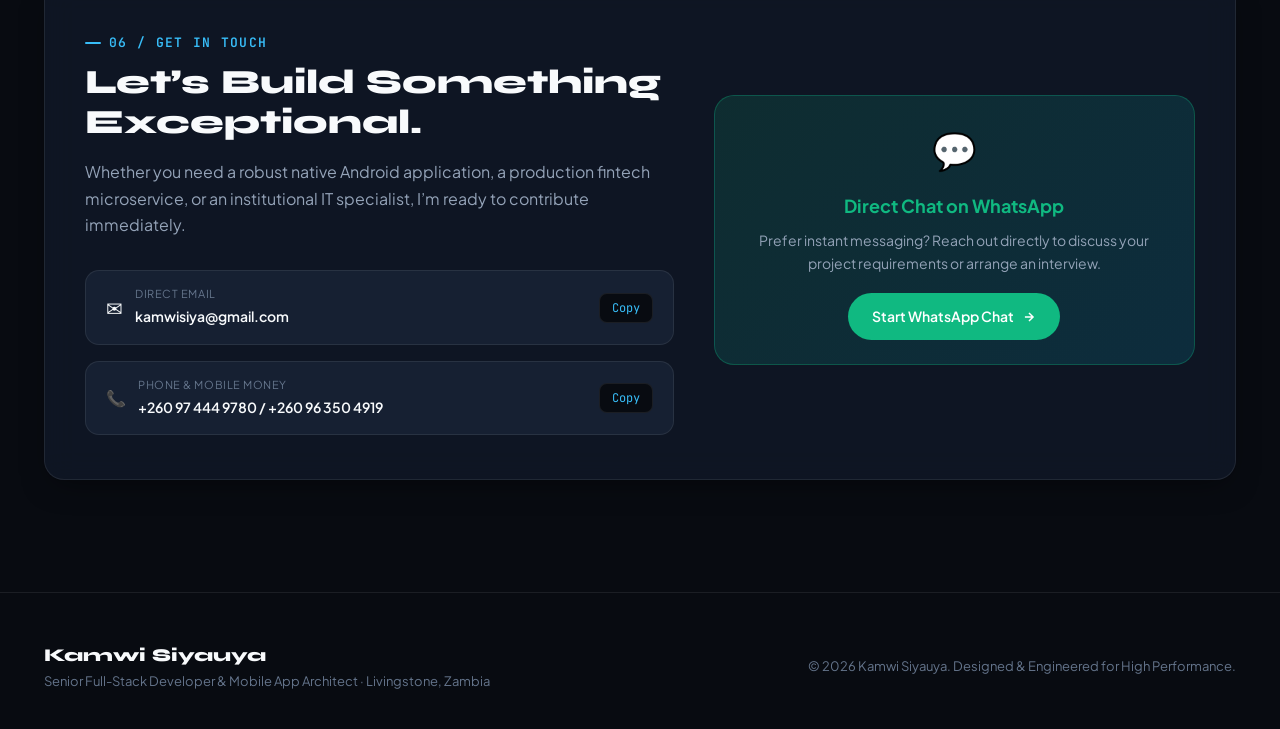
==== commit 193295dd: "feat: add 4 live-deployment project cards (TCZ portal, Lesson Hub, Fast Loans, EduTrack)" ====
--- a/index.html
+++ b/index.html
@@ -301,7 +301,7 @@
 
         <!-- Filterable Tabs -->
         <div class="projects-filter-bar">
-          <button class="filter-btn active" data-filter="all">All Projects (9)</button>
+          <button class="filter-btn active" data-filter="all">All Projects (13)</button>
           <button class="filter-btn" data-filter="fintech">Fintech &amp; Enterprise</button>
           <button class="filter-btn" data-filter="android">Native Android</button>
           <button class="filter-btn" data-filter="edtech">EdTech &amp; Portals</button>
@@ -481,6 +481,82 @@
               <span class="project-action-link">View Details →</span>
             </div>
           </a>
+
+          <!-- Live Project 1: TCZ Teacher Portal — Rebrand Concept -->
+          <article class="project-card" data-category="edtech">
+            <div>
+              <div class="project-card-top">
+                🏛️
+                <span class="project-category-tag featured">Live · EdTech Portal</span>
+              </div>
+              <h3 class="project-title">TCZ Teacher Portal — Rebrand Concept</h3>
+              <div class="project-stack-text">Teacher Registration · Practicing Certificates · Online Payments</div>
+              <p class="project-desc">
+                Rebrand concept for the Teaching Council of Zambia portal — teacher registration and document upload, practicing-certificate applications, published fee schedules, and online/bank payment guidance.
+              </p>
+            </div>
+            <div class="project-card-footer">
+              <span>Live Deployment</span>
+              <a class="project-action-link" href="https://ti-cz.vercel.app/" target="_blank" rel="noopener">Live Demo ↗</a>
+            </div>
+          </article>
+
+          <!-- Live Project 2: Lesson Hub — Teacher Materials -->
+          <article class="project-card" data-category="edtech">
+            <div>
+              <div class="project-card-top">
+                📖
+                <span class="project-category-tag featured">Live · EdTech Portal</span>
+              </div>
+              <h3 class="project-title">Lesson Hub — Teacher Materials</h3>
+              <div class="project-stack-text">Lesson Planning · Teaching Materials · Session Management</div>
+              <p class="project-desc">
+                Lesson-planning and teaching-materials hub for teachers — create, organise and share lesson content from a session-based workspace.
+              </p>
+            </div>
+            <div class="project-card-footer">
+              <span>Live Deployment</span>
+              <a class="project-action-link" href="https://lesson-hub-frontend.vercel.app/" target="_blank" rel="noopener">Live Demo ↗</a>
+            </div>
+          </article>
+
+          <!-- Live Project 3: Fast Loans — Loan Application -->
+          <article class="project-card" data-category="fintech">
+            <div>
+              <div class="project-card-top">
+                💸
+                <span class="project-category-tag featured">Live · Fintech</span>
+              </div>
+              <h3 class="project-title">Fast Loans — Loan Application</h3>
+              <div class="project-stack-text">Loan Requests · Web App · Live Deployment</div>
+              <p class="project-desc">
+                Live loan application web app — fast loan requests and tracking, deployed and publicly accessible.
+              </p>
+            </div>
+            <div class="project-card-footer">
+              <span>Live Deployment</span>
+              <a class="project-action-link" href="https://fastlon.netlify.app/" target="_blank" rel="noopener">Live Demo ↗</a>
+            </div>
+          </article>
+
+          <!-- Live Project 4: EduTrack — Community School Management -->
+          <article class="project-card" data-category="offline">
+            <div>
+              <div class="project-card-top">
+                🎒
+                <span class="project-category-tag featured">Live · Offline-First</span>
+              </div>
+              <h3 class="project-title">EduTrack — Community School Management</h3>
+              <div class="project-stack-text">Vanilla JS · Browser-Local Storage · Zero Backend Cost</div>
+              <p class="project-desc">
+                School management system for Livingstone community schools — dashboard, enrolment, results and report cards with all data stored locally in the browser. Demo logins: admin / admin123.
+              </p>
+            </div>
+            <div class="project-card-footer">
+              <span>Live Deployment</span>
+              <a class="project-action-link" href="https://capable-gnome-ad74e8.netlify.app/" target="_blank" rel="noopener">Live Demo ↗</a>
+            </div>
+          </article>
 
         </div>
       </div>
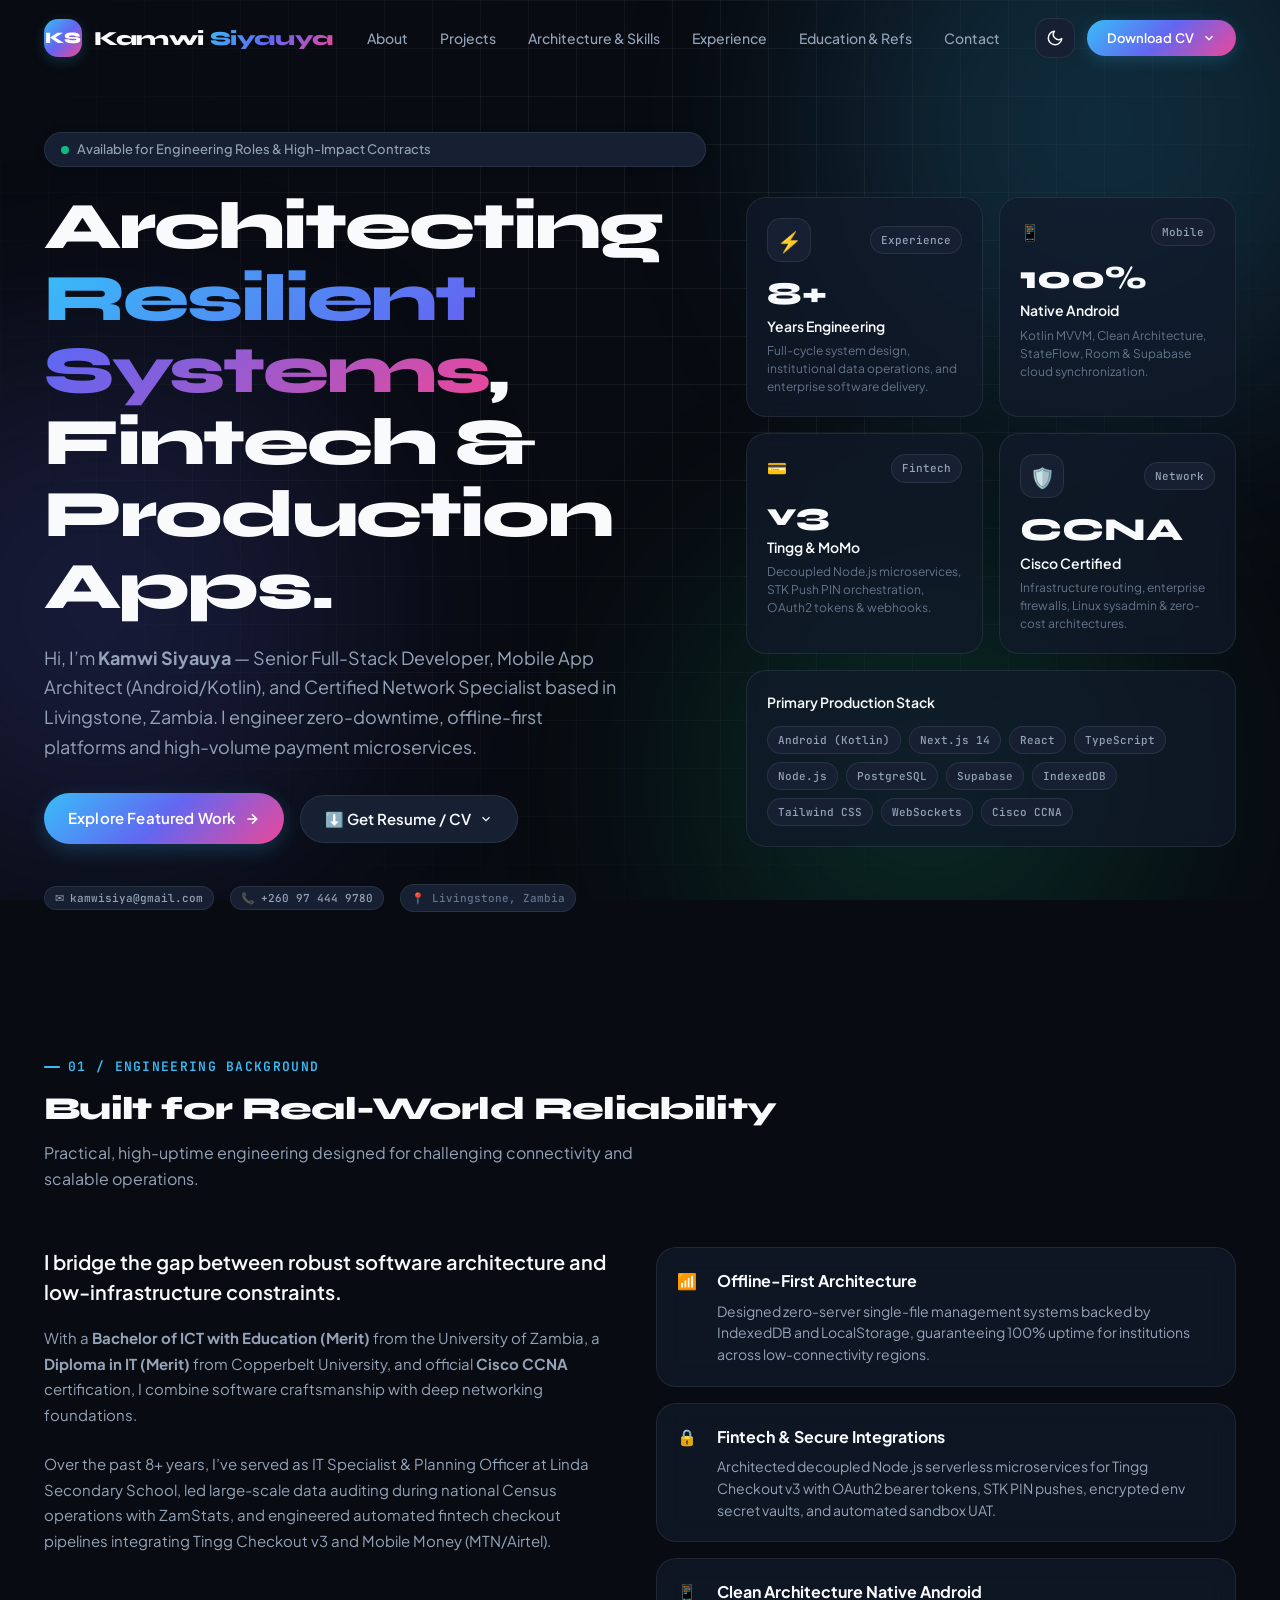
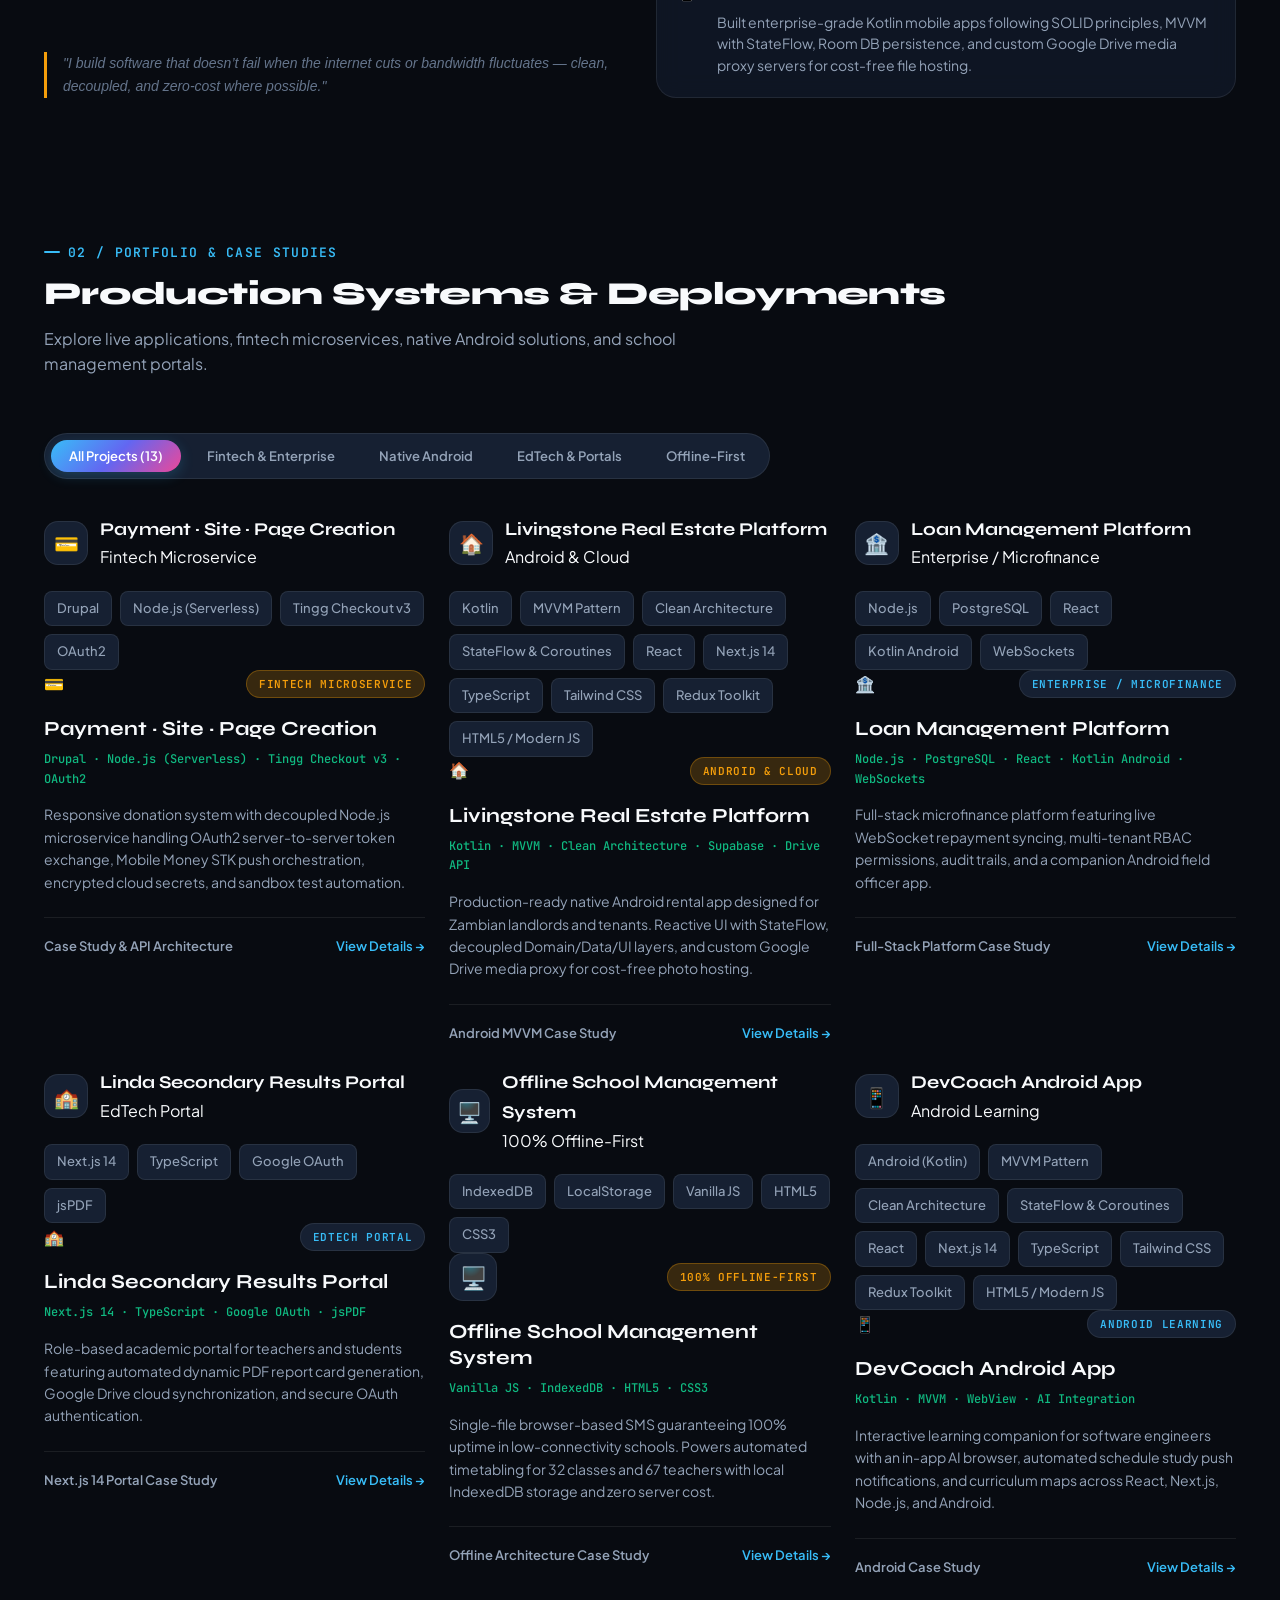
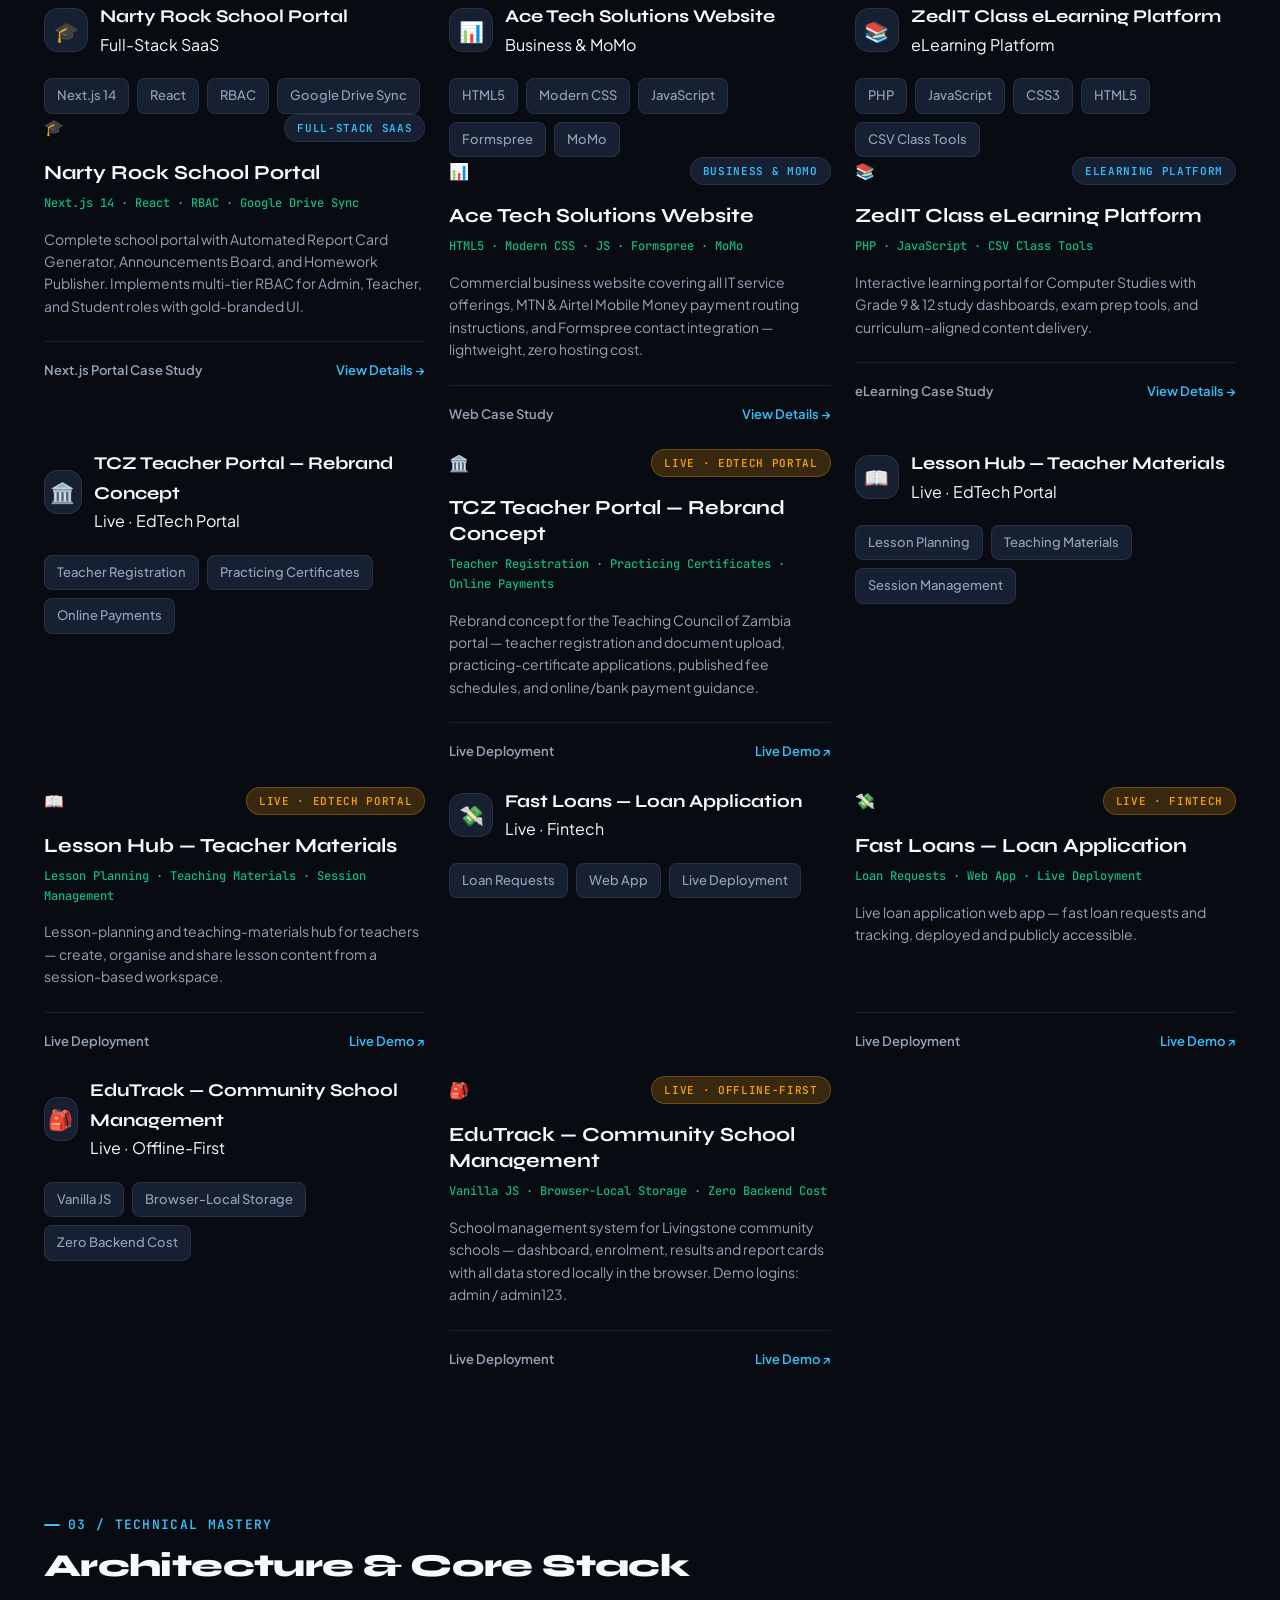
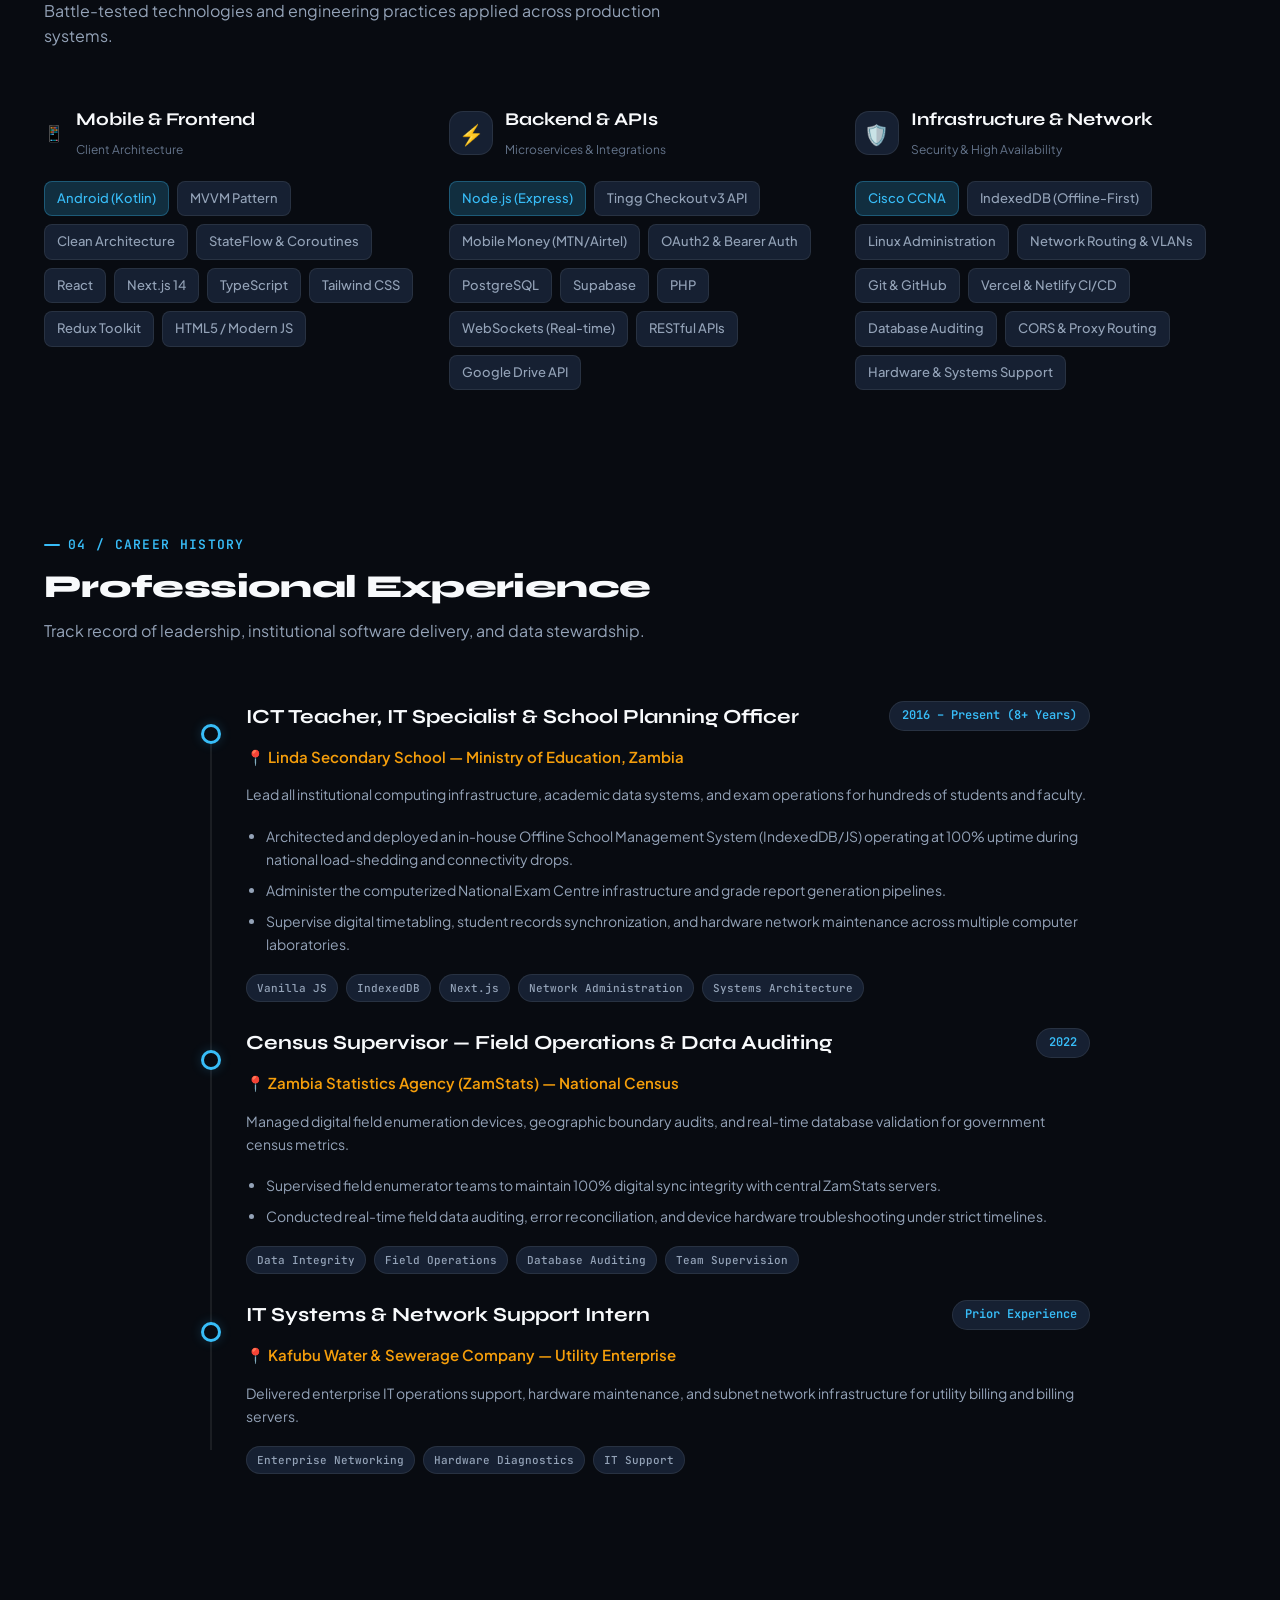
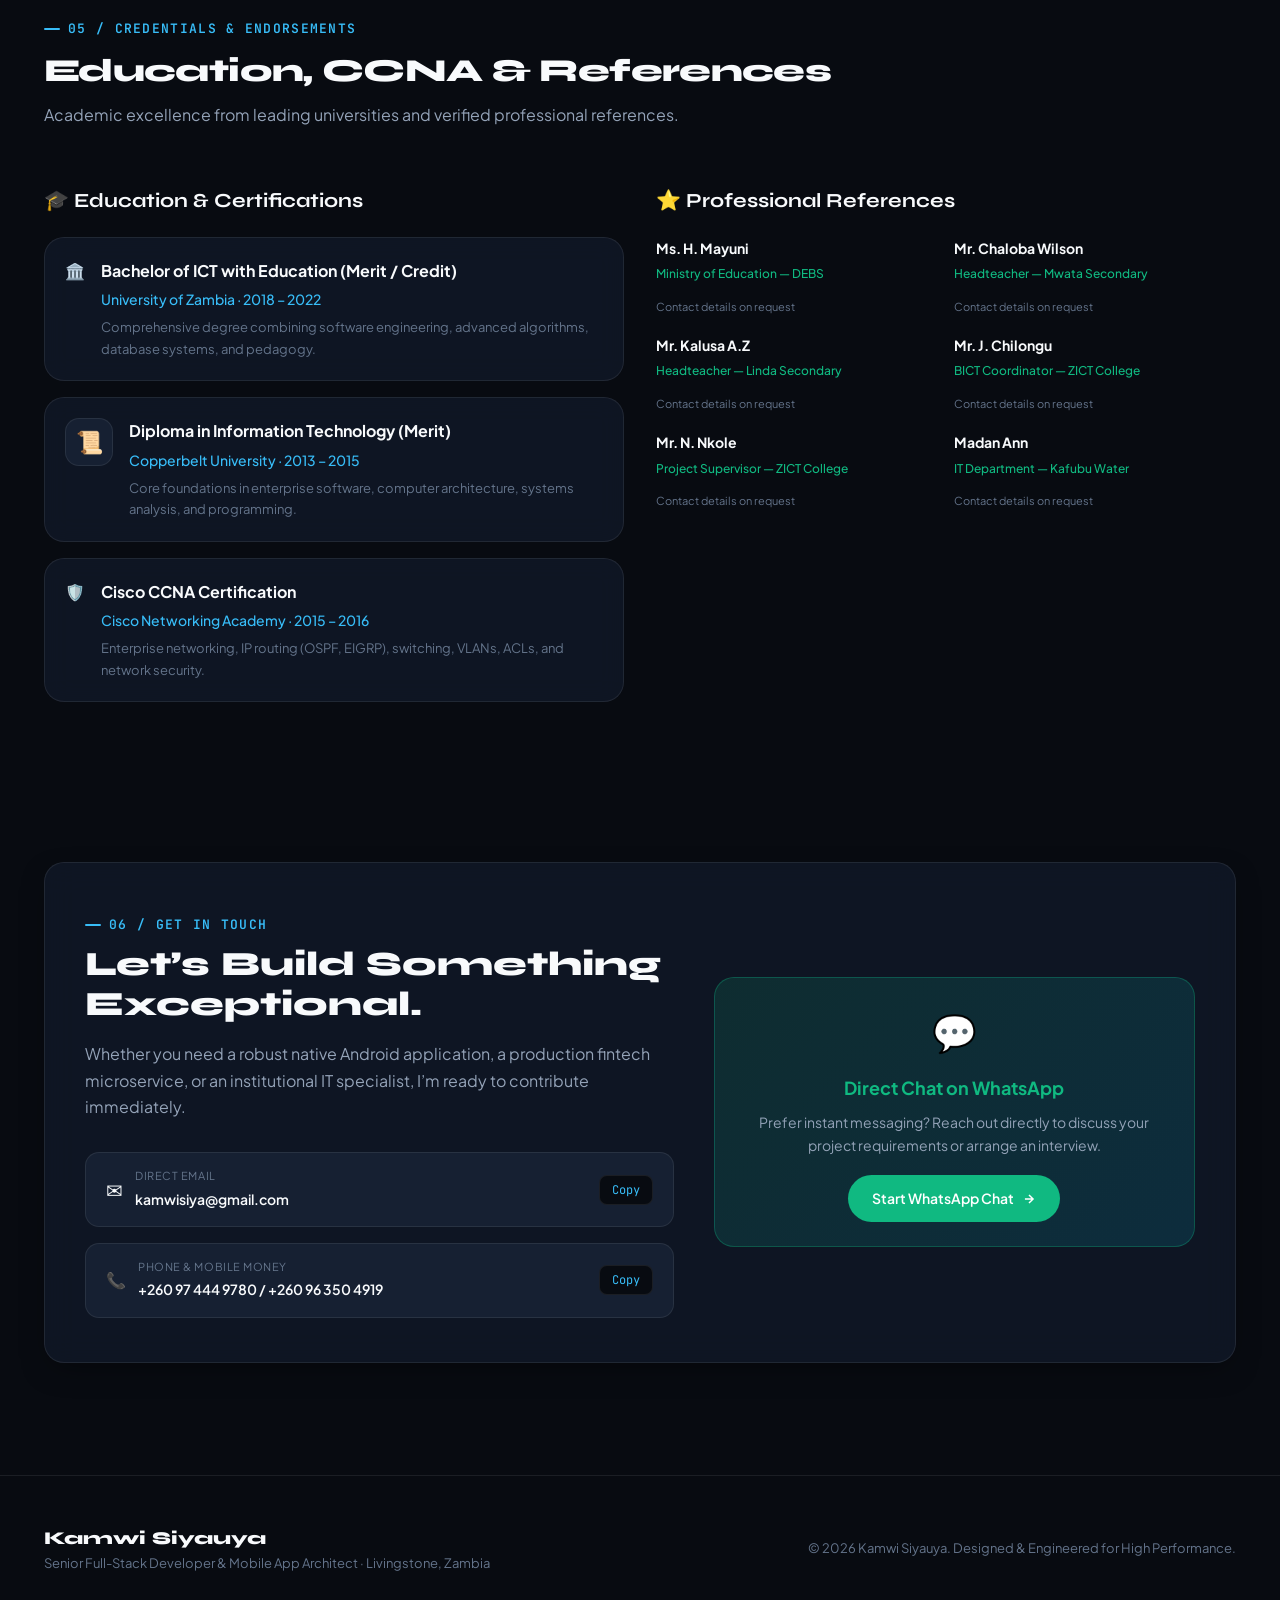
==== commit 2720f744: "Convert projects to skill-category-card layout" ====
--- a/index.html
+++ b/index.html
@@ -312,7 +312,21 @@
         <div class="projects-grid" id="projectsGrid">
 
           <!-- Project 1: Payment Checkout Page Creation -->
-          <a href="project-payment.html" class="project-card" data-category="fintech">
+          <a href="https://project-payment.vercel.app/" class="skill-category-card" data-category="fintech" target="_blank" rel="noopener">
+            <div class="skill-cat-header">
+              <div class="skill-cat-icon">💳</div>
+              <div class="skill-cat-info">
+                <h3 class="skill-cat-title">Payment · Site · Page Creation</h3>
+                <span class="skill-cat-desc">Fintech Microservice</span>
+              </div>
+            </div>
+            <div class="skill-chips-list">
+              <span class="skill-chip">Drupal</span>
+              <span class="skill-chip">Node.js (Serverless)</span>
+              <span class="skill-chip">Tingg Checkout v3</span>
+              <span class="skill-chip">OAuth2</span>
+            </div>
+          
             <div>
               <div class="project-card-top">
                 💳
@@ -331,7 +345,27 @@
           </a>
 
           <!-- Project 2: Livingstone Real Estate Platform -->
-          <a href="project-realestate.html" class="project-card" data-category="android">
+          <a href="https://livingstone-real-estate.vercel.app/" class="skill-category-card" data-category="android" target="_blank" rel="noopener">
+            <div class="skill-cat-header">
+              <div class="skill-cat-icon">🏠</div>
+              <div class="skill-cat-info">
+                <h3 class="skill-cat-title">Livingstone Real Estate Platform</h3>
+                <span class="skill-cat-desc">Android & Cloud</span>
+              </div>
+            </div>
+            <div class="skill-chips-list">
+              <span class="skill-chip">Kotlin</span>
+              <span class="skill-chip">MVVM Pattern</span>
+              <span class="skill-chip">Clean Architecture</span>
+              <span class="skill-chip">StateFlow & Coroutines</span>
+              <span class="skill-chip">React</span>
+              <span class="skill-chip">Next.js 14</span>
+              <span class="skill-chip">TypeScript</span>
+              <span class="skill-chip">Tailwind CSS</span>
+              <span class="skill-chip">Redux Toolkit</span>
+              <span class="skill-chip">HTML5 / Modern JS</span>
+            </div>
+          
             <div>
               <div class="project-card-top">
                 🏠
@@ -350,7 +384,22 @@
           </a>
 
           <!-- Project 3: Loan Management Platform -->
-          <a href="project-loan.html" class="project-card" data-category="fintech">
+          <a href="https://loan-platform.vercel.app/" class="skill-category-card" data-category="fintech" target="_blank" rel="noopener">
+            <div class="skill-cat-header">
+              <div class="skill-cat-icon">🏦</div>
+              <div class="skill-cat-info">
+                <h3 class="skill-cat-title">Loan Management Platform</h3>
+                <span class="skill-cat-desc">Enterprise / Microfinance</span>
+              </div>
+            </div>
+            <div class="skill-chips-list">
+              <span class="skill-chip">Node.js</span>
+              <span class="skill-chip">PostgreSQL</span>
+              <span class="skill-chip">React</span>
+              <span class="skill-chip">Kotlin Android</span>
+              <span class="skill-chip">WebSockets</span>
+            </div>
+          
             <div>
               <div class="project-card-top">
                 🏦
@@ -369,7 +418,21 @@
           </a>
 
           <!-- Project 4: Linda Secondary Results Portal -->
-          <a href="project-results.html" class="project-card" data-category="edtech">
+          <a href="https://linda-secondary.vercel.app/" class="skill-category-card" data-category="edtech" target="_blank" rel="noopener">
+            <div class="skill-cat-header">
+              <div class="skill-cat-icon">🏫</div>
+              <div class="skill-cat-info">
+                <h3 class="skill-cat-title">Linda Secondary Results Portal</h3>
+                <span class="skill-cat-desc">EdTech Portal</span>
+              </div>
+            </div>
+            <div class="skill-chips-list">
+              <span class="skill-chip">Next.js 14</span>
+              <span class="skill-chip">TypeScript</span>
+              <span class="skill-chip">Google OAuth</span>
+              <span class="skill-chip">jsPDF</span>
+            </div>
+          
             <div>
               <div class="project-card-top">
                 🏫
@@ -388,7 +451,22 @@
           </a>
 
           <!-- Project 5: Offline School Management System -->
-          <a href="project-offline.html" class="project-card" data-category="offline">
+          <a href="https://offline-school.vercel.app/" class="skill-category-card" data-category="offline" target="_blank" rel="noopener">
+            <div class="skill-cat-header">
+              <div class="skill-cat-icon">🖥️</div>
+              <div class="skill-cat-info">
+                <h3 class="skill-cat-title">Offline School Management System</h3>
+                <span class="skill-cat-desc">100% Offline-First</span>
+              </div>
+            </div>
+            <div class="skill-chips-list">
+              <span class="skill-chip">IndexedDB</span>
+              <span class="skill-chip">LocalStorage</span>
+              <span class="skill-chip">Vanilla JS</span>
+              <span class="skill-chip">HTML5</span>
+              <span class="skill-chip">CSS3</span>
+            </div>
+          
             <div>
               <div class="project-card-top">
                 <div class="project-icon-badge">🖥️</div>
@@ -407,7 +485,27 @@
           </a>
 
           <!-- Project 6: DevCoach Android App -->
-          <a href="project-devcoach.html" class="project-card" data-category="android">
+          <a href="https://devcoach-app.vercel.app/" class="skill-category-card" data-category="android" target="_blank" rel="noopener">
+            <div class="skill-cat-header">
+              <div class="skill-cat-icon">📱</div>
+              <div class="skill-cat-info">
+                <h3 class="skill-cat-title">DevCoach Android App</h3>
+                <span class="skill-cat-desc">Android Learning</span>
+              </div>
+            </div>
+            <div class="skill-chips-list">
+              <span class="skill-chip">Android (Kotlin)</span>
+              <span class="skill-chip">MVVM Pattern</span>
+              <span class="skill-chip">Clean Architecture</span>
+              <span class="skill-chip">StateFlow & Coroutines</span>
+              <span class="skill-chip">React</span>
+              <span class="skill-chip">Next.js 14</span>
+              <span class="skill-chip">TypeScript</span>
+              <span class="skill-chip">Tailwind CSS</span>
+              <span class="skill-chip">Redux Toolkit</span>
+              <span class="skill-chip">HTML5 / Modern JS</span>
+            </div>
+          
             <div>
               <div class="project-card-top">
                 📱
@@ -426,7 +524,21 @@
           </a>
 
           <!-- Project 7: Narty Rock School Portal -->
-          <a href="project-narty.html" class="project-card" data-category="edtech">
+          <a href="https://narty-rock-vercel.vercel.app/" class="skill-category-card" data-category="edtech" target="_blank" rel="noopener">
+            <div class="skill-cat-header">
+              <div class="skill-cat-icon">🎓</div>
+              <div class="skill-cat-info">
+                <h3 class="skill-cat-title">Narty Rock School Portal</h3>
+                <span class="skill-cat-desc">Full-Stack SaaS</span>
+              </div>
+            </div>
+            <div class="skill-chips-list">
+              <span class="skill-chip">Next.js 14</span>
+              <span class="skill-chip">React</span>
+              <span class="skill-chip">RBAC</span>
+              <span class="skill-chip">Google Drive Sync</span>
+            </div>
+          
             <div>
               <div class="project-card-top">
                 🎓
@@ -445,7 +557,22 @@
           </a>
 
           <!-- Project 8: Ace Tech Solutions Website -->
-          <a href="project-acetech.html" class="project-card" data-category="fintech">
+          <a href="https://acetech-solutions.vercel.app/" class="skill-category-card" data-category="fintech" target="_blank" rel="noopener">
+            <div class="skill-cat-header">
+              <div class="skill-cat-icon">📊</div>
+              <div class="skill-cat-info">
+                <h3 class="skill-cat-title">Ace Tech Solutions Website</h3>
+                <span class="skill-cat-desc">Business & MoMo</span>
+              </div>
+            </div>
+            <div class="skill-chips-list">
+              <span class="skill-chip">HTML5</span>
+              <span class="skill-chip">Modern CSS</span>
+              <span class="skill-chip">JavaScript</span>
+              <span class="skill-chip">Formspree</span>
+              <span class="skill-chip">MoMo</span>
+            </div>
+          
             <div>
               <div class="project-card-top">
                 📊
@@ -464,7 +591,22 @@
           </a>
 
           <!-- Project 9: ZedIT Class eLearning Platform -->
-          <a href="project-zedit.html" class="project-card" data-category="edtech">
+          <a href="https://zedit-portal.vercel.app/" class="skill-category-card" data-category="edtech" target="_blank" rel="noopener">
+            <div class="skill-cat-header">
+              <div class="skill-cat-icon">📚</div>
+              <div class="skill-cat-info">
+                <h3 class="skill-cat-title">ZedIT Class eLearning Platform</h3>
+                <span class="skill-cat-desc">eLearning Platform</span>
+              </div>
+            </div>
+            <div class="skill-chips-list">
+              <span class="skill-chip">PHP</span>
+              <span class="skill-chip">JavaScript</span>
+              <span class="skill-chip">CSS3</span>
+              <span class="skill-chip">HTML5</span>
+              <span class="skill-chip">CSV Class Tools</span>
+            </div>
+          
             <div>
               <div class="project-card-top">
                 📚
@@ -483,6 +625,20 @@
           </a>
 
           <!-- Live Project 1: TCZ Teacher Portal — Rebrand Concept -->
+          <a href="https://ti-cz.vercel.app/" class="skill-category-card" data-category="edtech" target="_blank" rel="noopener">
+            <div class="skill-cat-header">
+              <div class="skill-cat-icon">🏛️</div>
+              <div class="skill-cat-info">
+                <h3 class="skill-cat-title">TCZ Teacher Portal — Rebrand Concept</h3>
+                <span class="skill-cat-desc">Live · EdTech Portal</span>
+              </div>
+            </div>
+            <div class="skill-chips-list">
+              <span class="skill-chip">Teacher Registration</span>
+              <span class="skill-chip">Practicing Certificates</span>
+              <span class="skill-chip">Online Payments</span>
+            </div>
+          </a>
           <article class="project-card" data-category="edtech">
             <div>
               <div class="project-card-top">
@@ -502,6 +658,20 @@
           </article>
 
           <!-- Live Project 2: Lesson Hub — Teacher Materials -->
+          <a href="https://lesson-hub-frontend.vercel.app/" class="skill-category-card" data-category="edtech" target="_blank" rel="noopener">
+            <div class="skill-cat-header">
+              <div class="skill-cat-icon">📖</div>
+              <div class="skill-cat-info">
+                <h3 class="skill-cat-title">Lesson Hub — Teacher Materials</h3>
+                <span class="skill-cat-desc">Live · EdTech Portal</span>
+              </div>
+            </div>
+            <div class="skill-chips-list">
+              <span class="skill-chip">Lesson Planning</span>
+              <span class="skill-chip">Teaching Materials</span>
+              <span class="skill-chip">Session Management</span>
+            </div>
+          </a>
           <article class="project-card" data-category="edtech">
             <div>
               <div class="project-card-top">
@@ -521,6 +691,20 @@
           </article>
 
           <!-- Live Project 3: Fast Loans — Loan Application -->
+          <a href="https://fastlon.netlify.app/" class="skill-category-card" data-category="fintech" target="_blank" rel="noopener">
+            <div class="skill-cat-header">
+              <div class="skill-cat-icon">💸</div>
+              <div class="skill-cat-info">
+                <h3 class="skill-cat-title">Fast Loans — Loan Application</h3>
+                <span class="skill-cat-desc">Live · Fintech</span>
+              </div>
+            </div>
+            <div class="skill-chips-list">
+              <span class="skill-chip">Loan Requests</span>
+              <span class="skill-chip">Web App</span>
+              <span class="skill-chip">Live Deployment</span>
+            </div>
+          </a>
           <article class="project-card" data-category="fintech">
             <div>
               <div class="project-card-top">
@@ -540,6 +724,20 @@
           </article>
 
           <!-- Live Project 4: EduTrack — Community School Management -->
+          <a href="https://capable-gnome-ad74e8.netlify.app/" class="skill-category-card" data-category="offline" target="_blank" rel="noopener">
+            <div class="skill-cat-header">
+              <div class="skill-cat-icon">🎒</div>
+              <div class="skill-cat-info">
+                <h3 class="skill-cat-title">EduTrack — Community School Management</h3>
+                <span class="skill-cat-desc">Live · Offline-First</span>
+              </div>
+            </div>
+            <div class="skill-chips-list">
+              <span class="skill-chip">Vanilla JS</span>
+              <span class="skill-chip">Browser-Local Storage</span>
+              <span class="skill-chip">Zero Backend Cost</span>
+            </div>
+          </a>
           <article class="project-card" data-category="offline">
             <div>
               <div class="project-card-top">
